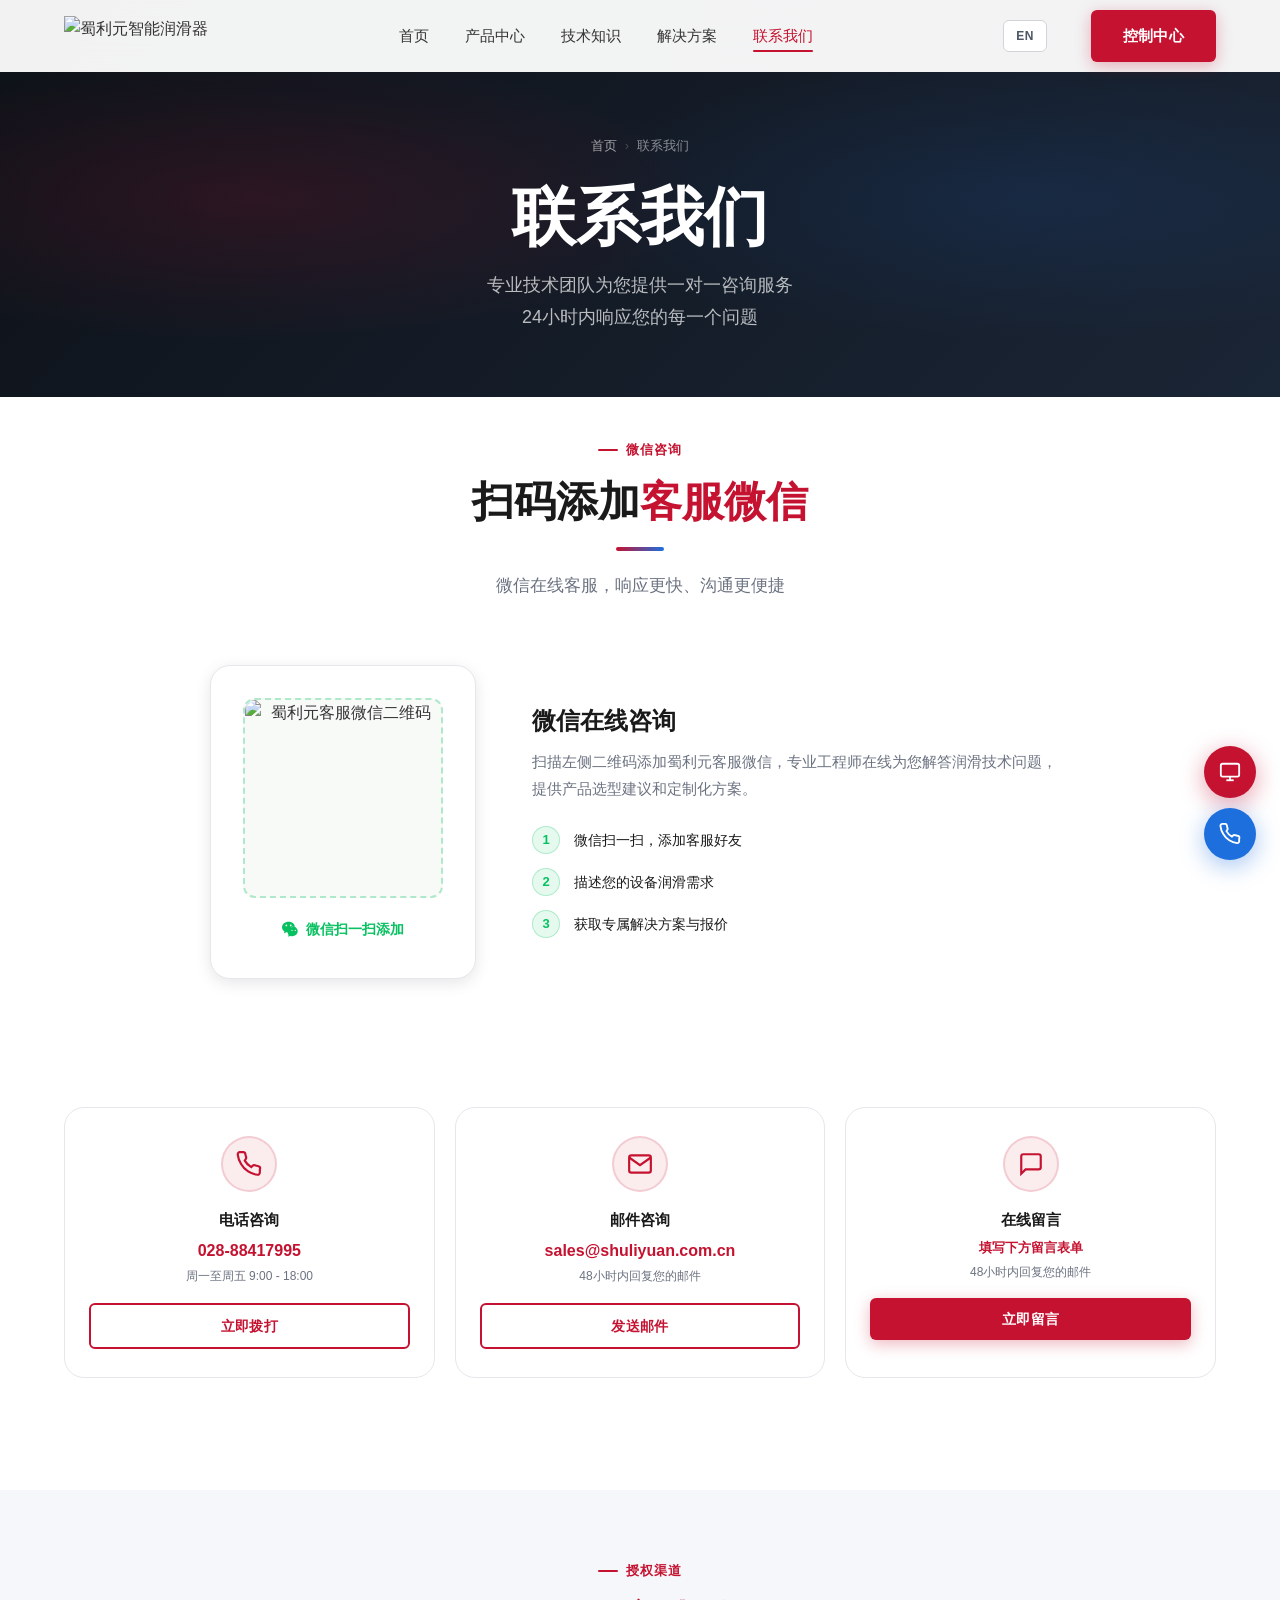
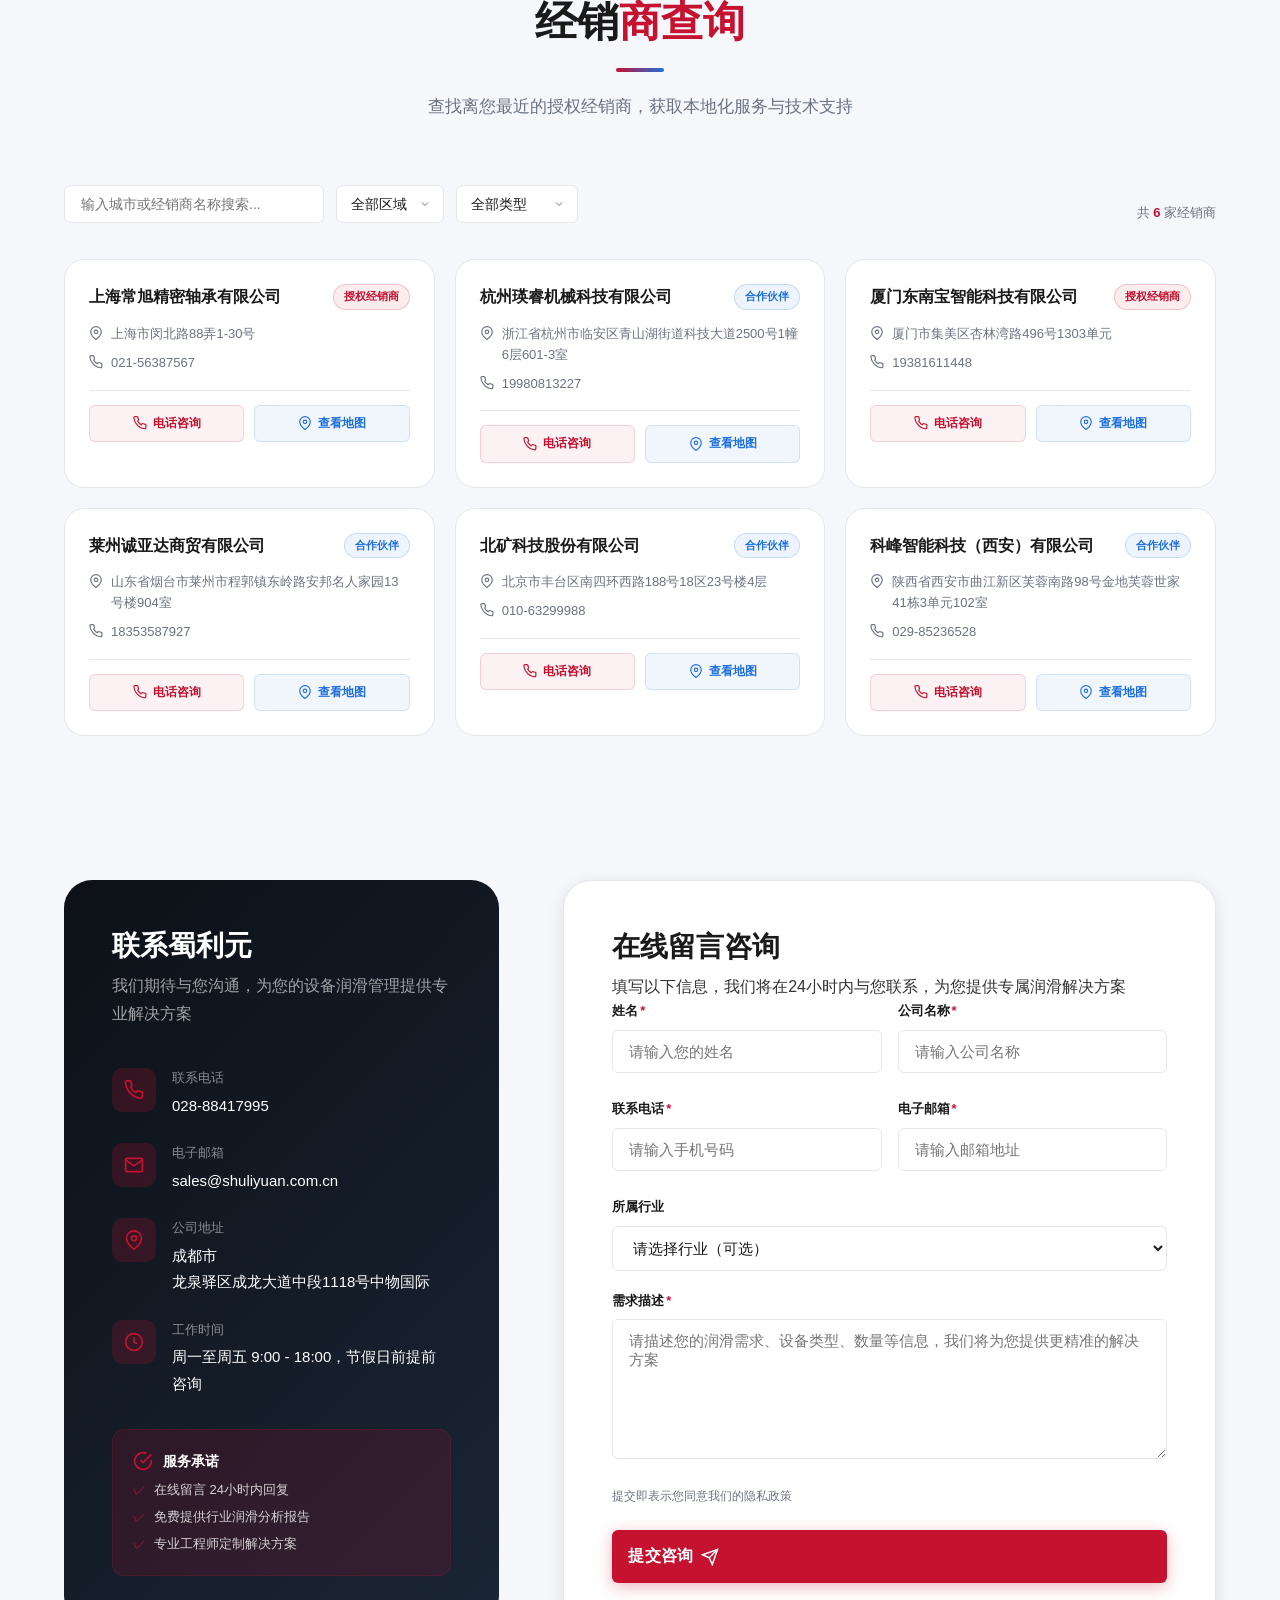
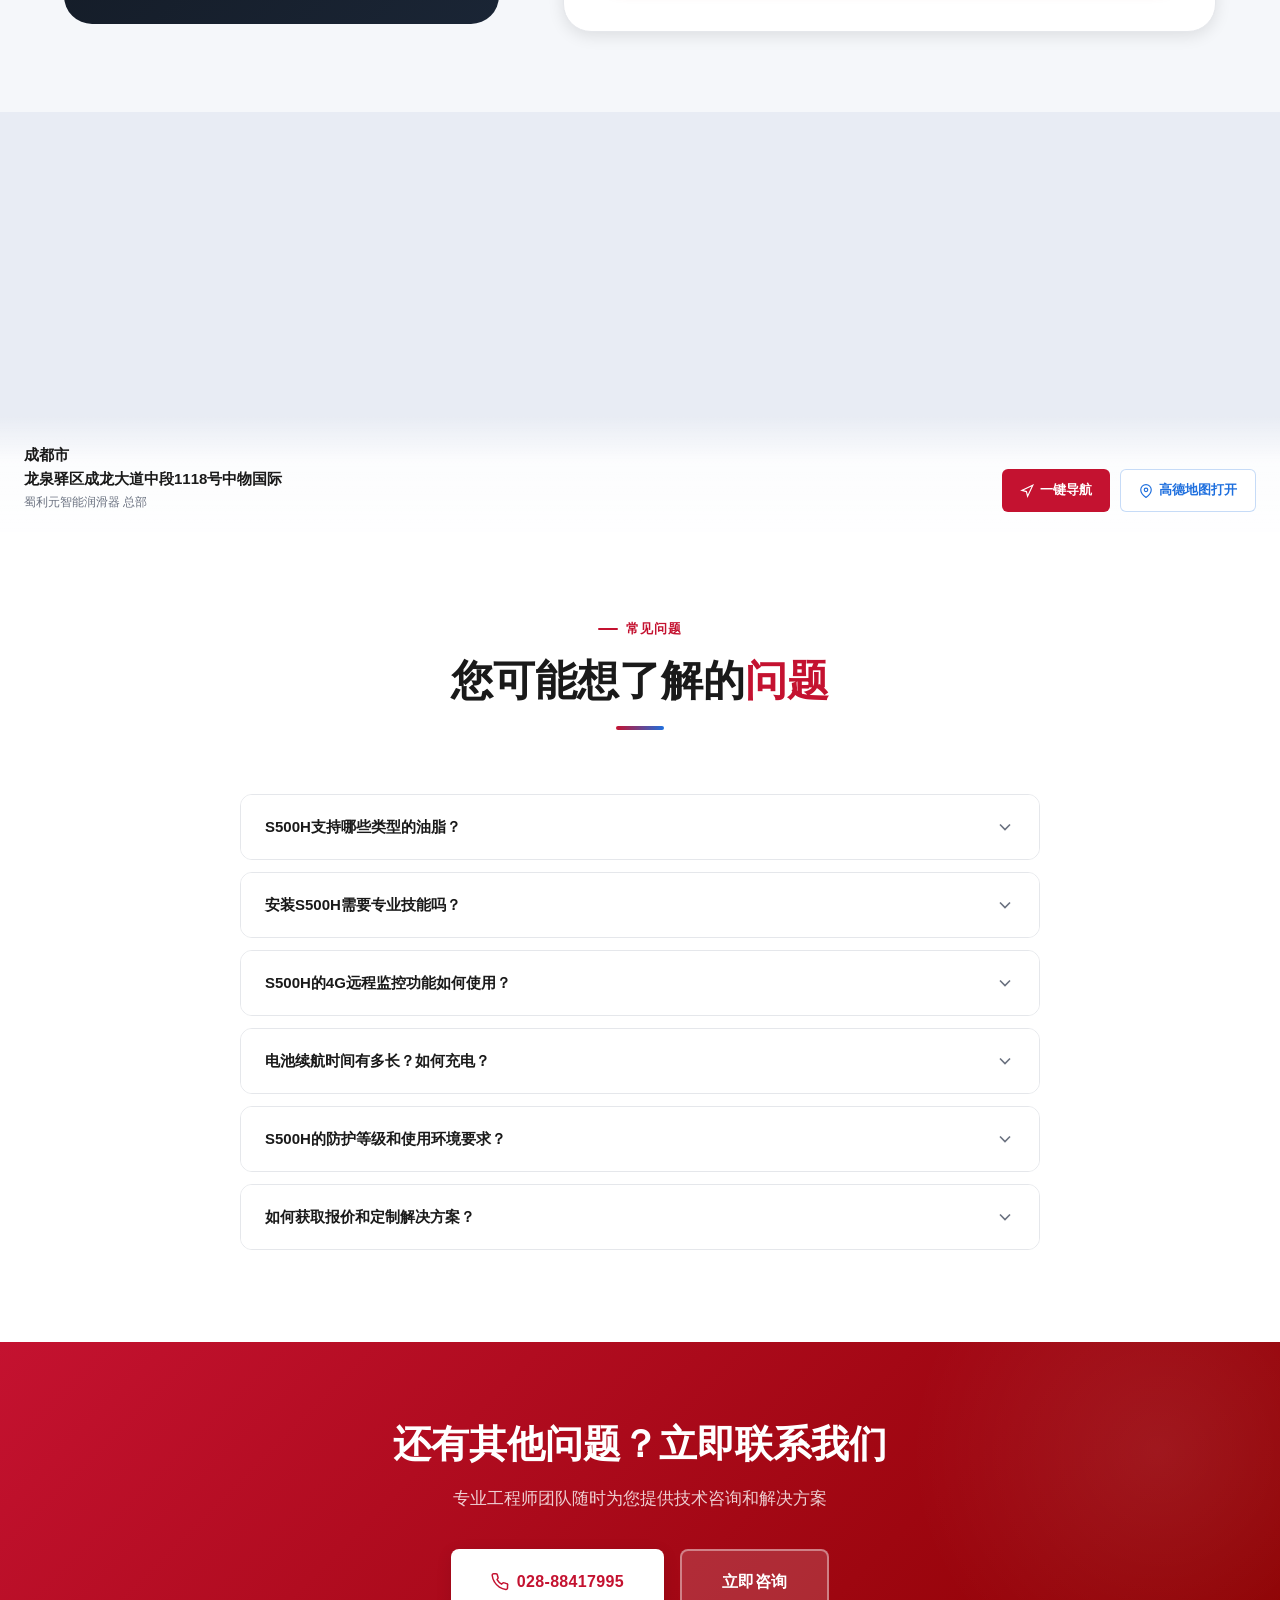
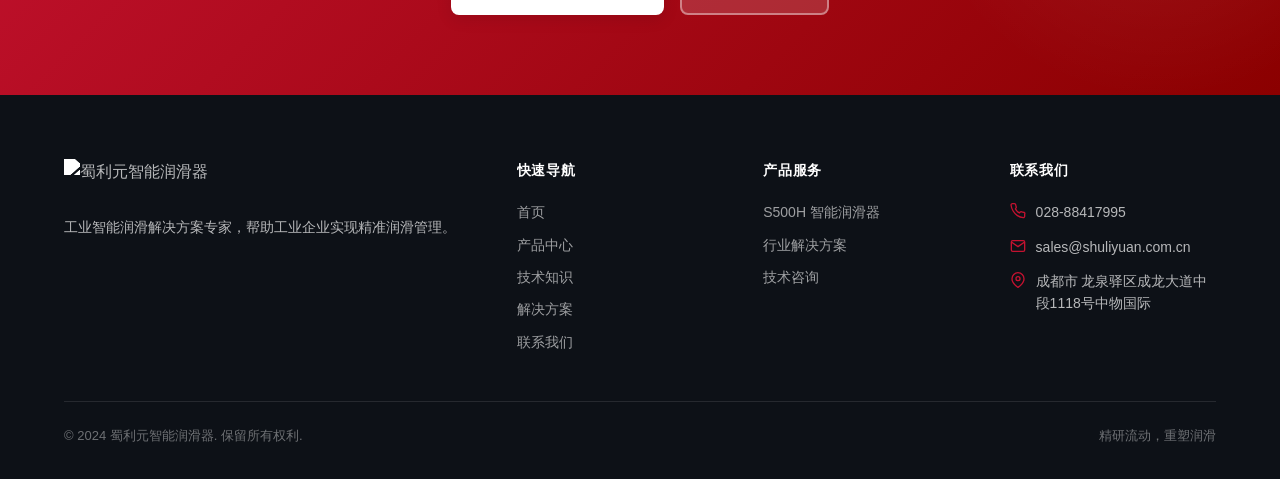
==== contact.html @ 23db1da6 "全站中英文切换系统 + 地址修正 + 底部排版修复 + 微信图标跳转" ====
<!DOCTYPE html>
<html lang="zh-CN">
<head>
  <meta charset="UTF-8">
  <meta name="viewport" content="width=device-width, initial-scale=1.0">
  <meta name="description" content="联系蜀利元智能润滑器 - 获取产品报价、技术咨询、在线留言，24小时内回复">
  <title data-i18n="page.title_contact">联系我们 - 蜀利元智能润滑器</title>
  <link rel="stylesheet" href="assets/css/style.css">
  <link rel="stylesheet" href="assets/css/i18n.css">
  <link rel="stylesheet" href="https://unpkg.com/leaflet@1.9.4/dist/leaflet.css" />
  <script src="https://unpkg.com/leaflet@1.9.4/dist/leaflet.js"></script>
  <link rel="icon" href="data:image/svg+xml,<svg xmlns='http://www.w3.org/2000/svg' viewBox='0 0 32 32'><rect width='32' height='32' rx='6' fill='%23C41230'/><text y='22' x='5' font-size='18' fill='white' font-weight='bold'>蜀</text></svg>">
  <style>
    .contact-section { padding: 80px 0; background: var(--bg-gray); }
    
    /* 地图区域 */
    .map-section {
      padding: 0;
      background: var(--bg-white);
    }
    .map-wrap {
      width: 100%;
      height: 420px;
      position: relative;
    }
    #companyMap {
      width: 100%;
      height: 100%;
      z-index: 1;
      background: #e8ecf4;
    }
    /* Leaflet 样式覆盖 */
    .leaflet-control-zoom a {
      color: #333 !important;
      text-decoration: none !important;
    }
    /* 地图上的信息浮层 */
    .map-info-overlay {
      position: absolute;
      bottom: 0;
      left: 0;
      right: 0;
      z-index: 1000;
      background: linear-gradient(to top, rgba(255,255,255,0.95), rgba(255,255,255,0.85) 60%, transparent);
      padding: 28px 24px 20px;
      pointer-events: none;
      display: flex;
      align-items: flex-end;
      justify-content: space-between;
      gap: 16px;
      flex-wrap: wrap;
    }
    .map-info-overlay .address-text {
      font-size: 15px;
      font-weight: 700;
      color: var(--text-primary);
    }
    .map-info-overlay .address-note {
      font-size: 12px;
      color: var(--text-muted);
      margin-top: 2px;
    }
    .map-info-overlay .map-actions {
      display: flex;
      gap: 10px;
      pointer-events: auto;
      flex-shrink: 0;
    }
    .map-info-overlay .map-btn {
      display: inline-flex;
      align-items: center;
      gap: 6px;
      padding: 10px 18px;
      font-size: 13px;
      font-weight: 600;
      border-radius: var(--radius-sm);
      text-decoration: none;
      transition: all 200ms;
    }
    .map-btn-nav {
      background: var(--brand-red);
      color: white;
      border: none;
    }
    .map-btn-nav:hover { background: #a30e28; color: white; }
    .map-btn-big {
      background: var(--bg-white);
      color: var(--brand-blue);
      border: 1.5px solid rgba(30,111,222,0.25);
    }
    .map-btn-big:hover { background: var(--brand-blue); color: white; border-color: var(--brand-blue); }

    @media(max-width:767px) {
      .map-wrap { height: 340px; }
      .map-info-overlay { padding: 20px 16px 16px; flex-direction: column; align-items: flex-start; }
    }
    
    /* FAQ */
    .faq-section { padding: 80px 0; background: var(--bg-white); }
    .faq-list { max-width: 800px; margin: 48px auto 0; }
    .faq-item {
      border: 1.5px solid var(--border-color);
      border-radius: var(--radius-md);
      margin-bottom: 12px;
      overflow: hidden;
      transition: border-color 200ms;
    }
    .faq-item:hover { border-color: rgba(196,18,48,0.3); }
    .faq-item.open { border-color: var(--brand-red); }
    .faq-q {
      padding: 20px 24px;
      display: flex;
      justify-content: space-between;
      align-items: center;
      cursor: pointer;
      background: var(--bg-white);
      font-size: 15px;
      font-weight: 600;
      color: var(--text-primary);
      gap: 12px;
    }
    .faq-q:hover { background: var(--bg-gray); }
    .faq-item.open .faq-q { background: rgba(196,18,48,0.03); color: var(--brand-red); }
    .faq-chevron {
      width: 20px;
      height: 20px;
      flex-shrink: 0;
      color: var(--text-muted);
      transition: transform 300ms;
    }
    .faq-item.open .faq-chevron { transform: rotate(180deg); color: var(--brand-red); }
    .faq-a {
      max-height: 0;
      overflow: hidden;
      transition: max-height 400ms ease, padding 300ms;
      padding: 0 24px;
      font-size: 14px;
      color: var(--text-muted);
      line-height: 1.8;
      background: rgba(196,18,48,0.02);
    }
    .faq-item.open .faq-a {
      max-height: 200px;
      padding: 16px 24px 20px;
    }

    /* 快速联系方式卡片 */
    .quick-contact-grid {
      display: grid;
      grid-template-columns: repeat(3, 1fr);
      gap: 20px;
      margin-bottom: 48px;
    }
    .quick-contact-card {
      background: var(--bg-white);
      border: 1.5px solid var(--border-color);
      border-radius: var(--radius-lg);
      padding: 28px 24px;
      text-align: center;
      transition: all 300ms;
    }
    .quick-contact-card:hover {
      transform: translateY(-4px);
      box-shadow: var(--shadow-lg);
      border-color: rgba(196,18,48,0.2);
    }
    .quick-icon {
      width: 56px;
      height: 56px;
      border-radius: 50%;
      background: rgba(196,18,48,0.08);
      border: 2px solid rgba(196,18,48,0.15);
      display: flex;
      align-items: center;
      justify-content: center;
      margin: 0 auto 16px;
    }
    .quick-icon svg { width: 26px; height: 26px; color: var(--brand-red); }
    .quick-contact-card h4 { font-size: 15px; margin-bottom: 6px; }
    .quick-contact-card .contact-val { font-size: 16px; font-weight: 700; color: var(--brand-red); margin-bottom: 4px; }
    .quick-contact-card .contact-note { font-size: 12px; color: var(--text-muted); }

    /* 客服微信板块 */
    .wechat-section {
      padding: 36px 0 64px;
      background: var(--bg-white);
    }
    .wechat-inner {
      display: flex;
      align-items: center;
      justify-content: center;
      gap: 56px;
      max-width: 860px;
      margin: 0 auto;
    }
    .wechat-qr-card {
      background: var(--bg-white);
      border: 1.5px solid var(--border-color);
      border-radius: var(--radius-lg);
      padding: 32px;
      text-align: center;
      box-shadow: var(--shadow-md);
      flex-shrink: 0;
      transition: all 300ms;
    }
    .wechat-qr-card:hover {
      transform: translateY(-4px);
      box-shadow: var(--shadow-lg);
      border-color: #07C160;
    }
    .wechat-qr-img {
      width: 200px;
      height: 200px;
      border-radius: var(--radius-md);
      border: 2px dashed rgba(7,193,96,0.3);
      display: flex;
      align-items: center;
      justify-content: center;
      margin: 0 auto 16px;
      background: #f8faf8;
      overflow: hidden;
    }
    .wechat-qr-img img {
      width: 100%;
      height: 100%;
      object-fit: contain;
    }
    .wechat-qr-placeholder {
      color: var(--text-muted);
      font-size: 13px;
      text-align: center;
      line-height: 1.6;
    }
    .wechat-qr-placeholder svg { color: #07C160; margin-bottom: 8px; }
    .wechat-qr-label {
      display: inline-flex;
      align-items: center;
      gap: 6px;
      font-size: 14px;
      font-weight: 600;
      color: #07C160;
      margin-top: 4px;
    }
    .wechat-info h3 {
      font-size: 24px;
      margin-bottom: 12px;
    }
    .wechat-info p {
      font-size: 15px;
      color: var(--text-muted);
      line-height: 1.8;
      margin-bottom: 24px;
    }
    .wechat-steps {
      display: flex;
      flex-direction: column;
      gap: 14px;
    }
    .wechat-step {
      display: flex;
      align-items: center;
      gap: 14px;
      font-size: 14px;
      color: var(--text-primary);
    }
    .wechat-step-num {
      width: 28px;
      height: 28px;
      border-radius: 50%;
      background: rgba(7,193,96,0.1);
      border: 1.5px solid rgba(7,193,96,0.25);
      color: #07C160;
      font-size: 13px;
      font-weight: 700;
      display: flex;
      align-items: center;
      justify-content: center;
      flex-shrink: 0;
    }

    /* 经销商查询 */
    .dealer-section { padding: 64px 0; background: var(--bg-gray); }
    .dealer-header-wrap {
      display: flex;
      justify-content: space-between;
      align-items: flex-end;
      gap: 24px;
      margin-bottom: 36px;
      flex-wrap: wrap;
    }
    .dealer-search-bar {
      display: flex;
      gap: 12px;
      align-items: center;
      flex-wrap: wrap;
    }
    .dealer-search-input {
      padding: 10px 16px;
      border: 1.5px solid var(--border-color);
      border-radius: var(--radius-sm);
      font-size: 14px;
      width: 260px;
      background: var(--bg-white);
      transition: border-color 200ms;
    }
    .dealer-search-input:focus {
      outline: none;
      border-color: var(--brand-red);
    }
    .dealer-select {
      padding: 10px 36px 10px 14px;
      border: 1.5px solid var(--border-color);
      border-radius: var(--radius-sm);
      font-size: 14px;
      background: var(--bg-white);
      color: var(--text-primary);
      cursor: pointer;
      appearance: none;
      background-image: url("data:image/svg+xml,%3Csvg xmlns='http://www.w3.org/2000/svg' width='12' height='12' viewBox='0 0 24 24' fill='none' stroke='%236B7280' stroke-width='2'%3E%3Cpolyline points='6 9 12 15 18 9'/%3E%3C/svg%3E");
      background-repeat: no-repeat;
      background-position: right 12px center;
      transition: border-color 200ms;
    }
    .dealer-select:focus {
      outline: none;
      border-color: var(--brand-red);
    }
    .dealer-count {
      font-size: 13px;
      color: var(--text-muted);
    }
    .dealer-count strong { color: var(--brand-red); }
    .dealer-grid {
      display: grid;
      grid-template-columns: repeat(3, 1fr);
      gap: 20px;
    }
    .dealer-card {
      background: var(--bg-white);
      border: 1.5px solid var(--border-color);
      border-radius: var(--radius-lg);
      padding: 24px;
      transition: all 300ms;
    }
    .dealer-card:hover {
      transform: translateY(-4px);
      box-shadow: var(--shadow-lg);
      border-color: rgba(196,18,48,0.2);
    }
    .dealer-card-header {
      display: flex;
      justify-content: space-between;
      align-items: flex-start;
      margin-bottom: 14px;
    }
    .dealer-name {
      font-size: 16px;
      font-weight: 700;
      color: var(--text-primary);
    }
    .dealer-badge {
      display: inline-block;
      font-size: 11px;
      font-weight: 600;
      padding: 3px 10px;
      border-radius: 20px;
      flex-shrink: 0;
    }
    .dealer-badge.auth { background: rgba(196,18,48,0.08); color: var(--brand-red); border: 1px solid rgba(196,18,48,0.2); }
    .dealer-badge.partner { background: rgba(30,111,222,0.08); color: var(--brand-blue); border: 1px solid rgba(30,111,222,0.2); }
    .dealer-card .dealer-info-row {
      display: flex;
      align-items: flex-start;
      gap: 8px;
      font-size: 13px;
      color: var(--text-muted);
      line-height: 1.6;
      margin-bottom: 8px;
    }
    .dealer-card .dealer-info-row svg {
      flex-shrink: 0;
      margin-top: 2px;
    }
    .dealer-card .dealer-actions {
      margin-top: 16px;
      padding-top: 14px;
      border-top: 1px solid var(--border-color);
      display: flex;
      gap: 10px;
    }
    .dealer-btn {
      flex: 1;
      display: inline-flex;
      align-items: center;
      justify-content: center;
      gap: 6px;
      padding: 8px 12px;
      font-size: 12px;
      font-weight: 600;
      border-radius: var(--radius-sm);
      cursor: pointer;
      transition: all 200ms;
      text-decoration: none;
    }
    .dealer-btn.tel {
      background: rgba(196,18,48,0.06);
      color: var(--brand-red);
      border: 1px solid rgba(196,18,48,0.15);
    }
    .dealer-btn.tel:hover { background: var(--brand-red); color: white; }
    .dealer-btn.map {
      background: rgba(30,111,222,0.06);
      color: var(--brand-blue);
      border: 1px solid rgba(30,111,222,0.15);
    }
    .dealer-btn.map:hover { background: var(--brand-blue); color: white; }
    .dealer-empty {
      text-align: center;
      padding: 56px 20px;
      color: var(--text-muted);
    }
    .dealer-empty svg { margin-bottom: 16px; }
    .dealer-empty p { font-size: 14px; }

    @media(max-width:991px) {
      .dealer-grid { grid-template-columns: repeat(2, 1fr); }
    }
    @media(max-width:767px) {
      .quick-contact-grid { grid-template-columns: 1fr; }
      .contact-grid { grid-template-columns: 1fr; }
      .wechat-inner { flex-direction: column; gap: 32px; text-align: center; }
      .wechat-info h3 { font-size: 20px; }
      .wechat-steps { align-items: center; }
      .dealer-grid { grid-template-columns: 1fr; }
      .dealer-search-bar { width: 100%; }
      .dealer-search-input { width: 100%; }
      .dealer-header-wrap { flex-direction: column; align-items: flex-start; }
    }
  </style>
</head>
<body>

<div class="scroll-progress"></div>

<!-- ===== 导航 ===== -->
<nav class="navbar" id="navbar">
  <div class="navbar-inner">
    <a href="index.html" class="navbar-logo">
      <img src="assets/images/logo.png" alt="蜀利元智能润滑器" class="logo-img" height="40">
    </a>
    <nav class="navbar-nav">
      <a href="index.html" class="nav-link" data-i18n="nav.home">首页</a>
      <a href="products.html" class="nav-link" data-i18n="nav.products">产品中心</a>
      <a href="knowledge.html" class="nav-link" data-i18n="nav.knowledge">技术知识</a>
      <a href="solutions.html" class="nav-link" data-i18n="nav.solutions">解决方案</a>
      <a href="contact.html" class="nav-link active" data-i18n="nav.contact">联系我们</a>
    </nav>
    <div class="navbar-cta"><a href="http://shuliyuan.com.cn/" target="_blank" class="btn btn-primary" data-i18n="nav.control_center">控制中心</a></div>
    <button class="hamburger" id="hamburger" data-i18n-title="nav.menu"><span></span><span></span><span></span></button>
  </div>
</nav>
<div class="mobile-menu" id="mobileMenu">
  <a href="index.html" class="nav-link" data-i18n="nav.home">首页</a>
  <a href="products.html" class="nav-link" data-i18n="nav.products">产品中心</a>
  <a href="knowledge.html" class="nav-link" data-i18n="nav.knowledge">技术知识</a>
  <a href="solutions.html" class="nav-link" data-i18n="nav.solutions">解决方案</a>
  <a href="contact.html" class="nav-link active" data-i18n="nav.contact">联系我们</a>
  <a href="http://shuliyuan.com.cn/" target="_blank" class="btn btn-primary" data-i18n="nav.control_center">控制中心</a>
</div>

<!-- ===== 页面Banner ===== -->
<section class="page-hero">
  <div class="container">
    <div class="page-hero-content fade-up">
      <div class="breadcrumb">
        <a href="index.html" data-i18n="nav.home">首页</a><span class="sep">›</span><span data-i18n="contact.breadcrumb">联系我们</span>
      </div>
      <h1 data-i18n="contact.title">联系我们</h1>
      <p data-i18n-html="contact.subtitle">专业技术团队为您提供一对一咨询服务<br>24小时内响应您的每一个问题</p>
    </div>
  </div>
</section>



<!-- ===== 客服微信 ===== -->
<section class="wechat-section" id="wechat">
  <div class="container">
    <div class="section-header fade-up">
      <span class="section-label" data-i18n="contact.wechat_section_label">微信咨询</span>
      <h2 class="section-title">扫码添加<span data-i18n="contact.wechat_h2_highlight">客服微信</span></h2>
      <div class="section-divider" style="margin:20px auto 20px"></div>
      <p class="section-subtitle" style="margin:0 auto" data-i18n="contact.wechat_scan_subtitle">微信在线客服，响应更快、沟通更便捷</p>
    </div>

    <div class="wechat-inner fade-up">
      <div class="wechat-qr-card">
        <div class="wechat-qr-img">
          <img src="assets/images/wechat-qr.png" alt="蜀利元客服微信二维码" data-i18n-alt="contact.wechat_qr_alt">
        </div>
        <div class="wechat-qr-label">
          <svg viewBox="0 0 24 24" fill="#07C160" width="18" height="18"><path d="M8.691 2.188C3.891 2.188 0 5.476 0 9.53c0 2.212 1.17 4.203 3.002 5.55a.59.59 0 0 1 .213.665l-.39 1.48c-.019.07-.048.141-.048.213 0 .163.13.295.29.295a.326.326 0 0 0 .167-.054l1.903-1.114a.864.864 0 0 1 .717-.098 10.16 10.16 0 0 0 2.837.403c.276 0 .543-.027.811-.05-.857-2.578.157-4.972 1.932-6.446 1.703-1.415 3.882-1.98 5.853-1.838-.576-3.583-4.196-6.348-8.596-6.348zM5.785 5.991c.642 0 1.162.529 1.162 1.18a1.17 1.17 0 0 1-1.162 1.178A1.17 1.17 0 0 1 4.623 7.17c0-.651.52-1.18 1.162-1.18zm5.813 0c.642 0 1.162.529 1.162 1.18a1.17 1.17 0 0 1-1.162 1.178 1.17 1.17 0 0 1-1.162-1.178c0-.651.52-1.18 1.162-1.18zm3.97 3.338c-2.031 0-3.898.73-5.309 1.9-1.663 1.38-2.567 3.27-2.567 5.364 0 1.182.326 2.34.934 3.356a.535.535 0 0 1 .05.51l-.29 1.103a.54.54 0 0 0 .527.668.527.527 0 0 0 .263-.07l1.428-.835a.777.777 0 0 1 .642-.088 7.645 7.645 0 0 0 2.322.363c4.077 0 7.383-2.943 7.383-6.567 0-3.625-3.306-6.568-7.383-6.568zm-2.15 3.597c.485 0 .879.4.879.893a.886.886 0 0 1-.879.893.886.886 0 0 1-.879-.893c0-.493.394-.893.88-.893zm4.3 0c.486 0 .879.4.879.893a.886.886 0 0 1-.879.893.886.886 0 0 1-.879-.893c0-.493.393-.893.879-.893z"/></svg>
          <span data-i18n="contact.wechat_scan_label">微信扫一扫添加</span>
        </div>
      </div>
      <div class="wechat-info">
        <h3 data-i18n="contact.wechat_online_heading">微信在线咨询</h3>
        <p data-i18n="contact.wechat_online_desc">扫描左侧二维码添加蜀利元客服微信，专业工程师在线为您解答润滑技术问题，提供产品选型建议和定制化方案。</p>
        <div class="wechat-steps">
          <div class="wechat-step">
            <div class="wechat-step-num">1</div>
            <span data-i18n="contact.wechat_step1">微信扫一扫，添加客服好友</span>
          </div>
          <div class="wechat-step">
            <div class="wechat-step-num">2</div>
            <span data-i18n="contact.wechat_step2">描述您的设备润滑需求</span>
          </div>
          <div class="wechat-step">
            <div class="wechat-step-num">3</div>
            <span data-i18n="contact.wechat_step3">获取专属解决方案与报价</span>
          </div>
        </div>
      </div>
    </div>
  </div>
</section>




<!-- ===== 快速联系方式 ===== -->
<section class="section-pad-sm" style="background:var(--bg-white)">
  <div class="container">
    <div class="quick-contact-grid">
      <div class="quick-contact-card fade-up">
        <div class="quick-icon">
          <svg viewBox="0 0 24 24" fill="none" stroke="currentColor" stroke-width="2"><path d="M22 16.92v3a2 2 0 0 1-2.18 2 19.79 19.79 0 0 1-8.63-3.07A19.5 19.5 0 0 1 4.69 12a19.79 19.79 0 0 1-3.07-8.67A2 2 0 0 1 3.6 1h3a2 2 0 0 1 2 1.72 12.84 12.84 0 0 0 .7 2.81 2 2 0 0 1-.45 2.11L8.09 8.91a16 16 0 0 0 6 6l1.27-1.27a2 2 0 0 1 2.11-.45 12.84 12.84 0 0 0 2.81.7A2 2 0 0 1 22 16.92z"/></svg>
        </div>
        <h4 data-i18n="contact.quick_phone_title">电话咨询</h4>
        <div class="contact-val">028-88417995</div>
        <div class="contact-note" data-i18n="contact.quick_phone_desc">周一至周五 9:00 - 18:00</div>
        <a href="tel:02888417995" class="btn btn-secondary btn-sm" style="margin-top:16px;width:100%;justify-content:center" data-i18n="contact.quick_btn_call">立即拨打</a>
      </div>
      <div class="quick-contact-card fade-up fade-up-delay-1">
        <div class="quick-icon">
          <svg viewBox="0 0 24 24" fill="none" stroke="currentColor" stroke-width="2"><path d="M4 4h16c1.1 0 2 .9 2 2v12c0 1.1-.9 2-2 2H4c-1.1 0-2-.9-2-2V6c0-1.1.9-2 2-2z"/><polyline points="22,6 12,13 2,6"/></svg>
        </div>
        <h4 data-i18n="contact.quick_email_title">邮件咨询</h4>
        <div class="contact-val">sales@shuliyuan.com.cn</div>
        <div class="contact-note" data-i18n="contact.quick_email_desc">48小时内回复您的邮件</div>
        <a href="mailto:sales@shuliyuan.com.cn" class="btn btn-secondary btn-sm" style="margin-top:16px;width:100%;justify-content:center" data-i18n="contact.quick_btn_email">发送邮件</a>
      </div>
      <div class="quick-contact-card fade-up fade-up-delay-2">
        <div class="quick-icon">
          <svg viewBox="0 0 24 24" fill="none" stroke="currentColor" stroke-width="2"><path d="M21 15a2 2 0 0 1-2 2H7l-4 4V5a2 2 0 0 1 2-2h14a2 2 0 0 1 2 2z"/></svg>
        </div>
        <h4 data-i18n="contact.quick_address_title">在线留言</h4>
        <div class="contact-val" style="font-size:13px;font-weight:600" data-i18n="contact.form_intro">填写下方留言表单</div>
        <div class="contact-note" data-i18n="contact.quick_email_desc">24小时内电话或邮件回复</div>
        <a href="#contactForm" class="btn btn-primary btn-sm" style="margin-top:16px;width:100%;justify-content:center" data-i18n="contact.quick_btn_message">立即留言</a>
      </div>
    </div>
  </div>
</section>

<!-- ===== 经销商查询 ===== -->
<section class="dealer-section" id="dealerSection">
  <div class="container">
    <div class="section-header fade-up">
      <span class="section-label" data-i18n="contact.dealer_section_label">授权渠道</span>
      <h2 class="section-title" data-i18n-html="contact.dealer_title_html">经销<span>商查询</span></h2>
      <div class="section-divider" style="margin:20px auto 20px"></div>
      <p class="section-subtitle" style="margin:0 auto" data-i18n="contact.dealer_subtitle">查找离您最近的授权经销商，获取本地化服务与技术支持</p>
    </div>

    <!-- 搜索过滤栏 -->
    <div class="dealer-header-wrap fade-up">
      <div class="dealer-search-bar">
        <input type="text" class="dealer-search-input" id="dealerSearch" placeholder="输入城市或经销商名称搜索..." data-i18n-placeholder="contact.dealer_placeholder">
        <select class="dealer-select" id="dealerRegion">
          <option value="" data-i18n="contact.dealer_all_region">全部区域</option>
          <option value="华东" data-i18n="dealer.region_east">华东</option>
          <option value="华南" data-i18n="dealer.region_south">华南</option>
          <option value="华北" data-i18n="dealer.region_north">华北</option>
          <option value="华中" data-i18n="dealer.region_central">华中</option>
          <option value="西南" data-i18n="dealer.region_west">西南</option>
          <option value="西北" data-i18n="dealer.region_northwest">西北</option>
          <option value="东北" data-i18n="dealer.region_northeast">东北</option>
        </select>
        <select class="dealer-select" id="dealerType">
          <option value="" data-i18n="contact.dealer_all_type">全部类型</option>
          <option value="auth" data-i18n="contact.dealer_auth">授权经销商</option>
          <option value="partner" data-i18n="contact.dealer_partner">合作伙伴</option>
        </select>
      </div>
      <div class="dealer-count" id="dealerCount">共 <strong>6</strong> 家经销商</div>
    </div>

    <!-- 经销商网格 -->
    <div class="dealer-grid fade-up" id="dealerGrid">
      <div class="dealer-card" data-region="华东" data-type="auth" data-search="上海 常旭精密轴承">
        <div class="dealer-card-header">
          <div class="dealer-name" data-i18n="dealer.name_1">上海常旭精密轴承有限公司</div>
          <span class="dealer-badge auth" data-i18n="contact.dealer_auth">授权经销商</span>
        </div>
        <div class="dealer-info-row">
          <svg width="14" height="14" viewBox="0 0 24 24" fill="none" stroke="#6B7280" stroke-width="2"><path d="M21 10c0 7-9 13-9 13s-9-6-9-13a9 9 0 0 1 18 0z"/><circle cx="12" cy="10" r="3"/></svg>
          <span>上海市闵北路88弄1-30号</span>
        </div>
        <div class="dealer-info-row">
          <svg width="14" height="14" viewBox="0 0 24 24" fill="none" stroke="#6B7280" stroke-width="2"><path d="M22 16.92v3a2 2 0 0 1-2.18 2 19.79 19.79 0 0 1-8.63-3.07A19.5 19.5 0 0 1 4.69 12a19.79 19.79 0 0 1-3.07-8.67A2 2 0 0 1 3.6 1h3a2 2 0 0 1 2 1.72 12.84 12.84 0 0 0 .7 2.81 2 2 0 0 1-.45 2.11L8.09 8.91a16 16 0 0 0 6 6l1.27-1.27a2 2 0 0 1 2.11-.45 12.84 12.84 0 0 0 2.81.7A2 2 0 0 1 22 16.92z"/></svg>
          <span>021-56387567</span>
        </div>
        <div class="dealer-actions">
          <a href="tel:021-56387567" class="dealer-btn tel">
            <svg width="14" height="14" viewBox="0 0 24 24" fill="none" stroke="currentColor" stroke-width="2"><path d="M22 16.92v3a2 2 0 0 1-2.18 2 19.79 19.79 0 0 1-8.63-3.07A19.5 19.5 0 0 1 4.69 12a19.79 19.79 0 0 1-3.07-8.67A2 2 0 0 1 3.6 1h3a2 2 0 0 1 2 1.72 12.84 12.84 0 0 0 .7 2.81 2 2 0 0 1-.45 2.11L8.09 8.91a16 16 0 0 0 6 6l1.27-1.27a2 2 0 0 1 2.11-.45 12.84 12.84 0 0 0 2.81.7A2 2 0 0 1 22 16.92z"/></svg>
            <span data-i18n="dealer.btn_call">电话咨询</span>
          </a>
          <a href="https://uri.amap.com/search?keyword=上海市闵北路88弄" target="_blank" rel="noopener noreferrer" class="dealer-btn map">
            <svg width="14" height="14" viewBox="0 0 24 24" fill="none" stroke="currentColor" stroke-width="2"><path d="M21 10c0 7-9 13-9 13s-9-6-9-13a9 9 0 0 1 18 0z"/><circle cx="12" cy="10" r="3"/></svg>
            <span data-i18n="dealer.btn_map">查看地图</span>
          </a>
        </div>
      </div>

      <div class="dealer-card" data-region="华东" data-type="partner" data-search="杭州 瑛睿机械科技">
        <div class="dealer-card-header">
          <div class="dealer-name" data-i18n="dealer.name_2">杭州瑛睿机械科技有限公司</div>
          <span class="dealer-badge partner" data-i18n="contact.dealer_partner">合作伙伴</span>
        </div>
        <div class="dealer-info-row">
          <svg width="14" height="14" viewBox="0 0 24 24" fill="none" stroke="#6B7280" stroke-width="2"><path d="M21 10c0 7-9 13-9 13s-9-6-9-13a9 9 0 0 1 18 0z"/><circle cx="12" cy="10" r="3"/></svg>
          <span>浙江省杭州市临安区青山湖街道科技大道2500号1幢6层601-3室</span>
        </div>
        <div class="dealer-info-row">
          <svg width="14" height="14" viewBox="0 0 24 24" fill="none" stroke="#6B7280" stroke-width="2"><path d="M22 16.92v3a2 2 0 0 1-2.18 2 19.79 19.79 0 0 1-8.63-3.07A19.5 19.5 0 0 1 4.69 12a19.79 19.79 0 0 1-3.07-8.67A2 2 0 0 1 3.6 1h3a2 2 0 0 1 2 1.72 12.84 12.84 0 0 0 .7 2.81 2 2 0 0 1-.45 2.11L8.09 8.91a16 16 0 0 0 6 6l1.27-1.27a2 2 0 0 1 2.11-.45 12.84 12.84 0 0 0 2.81.7A2 2 0 0 1 22 16.92z"/></svg>
          <span>19980813227</span>
        </div>
        <div class="dealer-actions">
          <a href="tel:19980813227" class="dealer-btn tel">
            <svg width="14" height="14" viewBox="0 0 24 24" fill="none" stroke="currentColor" stroke-width="2"><path d="M22 16.92v3a2 2 0 0 1-2.18 2 19.79 19.79 0 0 1-8.63-3.07A19.5 19.5 0 0 1 4.69 12a19.79 19.79 0 0 1-3.07-8.67A2 2 0 0 1 3.6 1h3a2 2 0 0 1 2 1.72 12.84 12.84 0 0 0 .7 2.81 2 2 0 0 1-.45 2.11L8.09 8.91a16 16 0 0 0 6 6l1.27-1.27a2 2 0 0 1 2.11-.45 12.84 12.84 0 0 0 2.81.7A2 2 0 0 1 22 16.92z"/></svg>
            <span data-i18n="dealer.btn_call">电话咨询</span>
          </a>
          <a href="https://uri.amap.com/search?keyword=杭州市临安区青山湖街道科技大道2500号" target="_blank" rel="noopener noreferrer" class="dealer-btn map">
            <svg width="14" height="14" viewBox="0 0 24 24" fill="none" stroke="currentColor" stroke-width="2"><path d="M21 10c0 7-9 13-9 13s-9-6-9-13a9 9 0 0 1 18 0z"/><circle cx="12" cy="10" r="3"/></svg>
            <span data-i18n="dealer.btn_map">查看地图</span>
          </a>
        </div>
      </div>

      <div class="dealer-card" data-region="华南" data-type="auth" data-search="厦门 东南宝智能科技">
        <div class="dealer-card-header">
          <div class="dealer-name" data-i18n="dealer.name_3">厦门东南宝智能科技有限公司</div>
          <span class="dealer-badge auth" data-i18n="contact.dealer_auth">授权经销商</span>
        </div>
        <div class="dealer-info-row">
          <svg width="14" height="14" viewBox="0 0 24 24" fill="none" stroke="#6B7280" stroke-width="2"><path d="M21 10c0 7-9 13-9 13s-9-6-9-13a9 9 0 0 1 18 0z"/><circle cx="12" cy="10" r="3"/></svg>
          <span>厦门市集美区杏林湾路496号1303单元</span>
        </div>
        <div class="dealer-info-row">
          <svg width="14" height="14" viewBox="0 0 24 24" fill="none" stroke="#6B7280" stroke-width="2"><path d="M22 16.92v3a2 2 0 0 1-2.18 2 19.79 19.79 0 0 1-8.63-3.07A19.5 19.5 0 0 1 4.69 12a19.79 19.79 0 0 1-3.07-8.67A2 2 0 0 1 3.6 1h3a2 2 0 0 1 2 1.72 12.84 12.84 0 0 0 .7 2.81 2 2 0 0 1-.45 2.11L8.09 8.91a16 16 0 0 0 6 6l1.27-1.27a2 2 0 0 1 2.11-.45 12.84 12.84 0 0 0 2.81.7A2 2 0 0 1 22 16.92z"/></svg>
          <span>19381611448</span>
        </div>
        <div class="dealer-actions">
          <a href="tel:19381611448" class="dealer-btn tel">
            <svg width="14" height="14" viewBox="0 0 24 24" fill="none" stroke="currentColor" stroke-width="2"><path d="M22 16.92v3a2 2 0 0 1-2.18 2 19.79 19.79 0 0 1-8.63-3.07A19.5 19.5 0 0 1 4.69 12a19.79 19.79 0 0 1-3.07-8.67A2 2 0 0 1 3.6 1h3a2 2 0 0 1 2 1.72 12.84 12.84 0 0 0 .7 2.81 2 2 0 0 1-.45 2.11L8.09 8.91a16 16 0 0 0 6 6l1.27-1.27a2 2 0 0 1 2.11-.45 12.84 12.84 0 0 0 2.81.7A2 2 0 0 1 22 16.92z"/></svg>
            <span data-i18n="dealer.btn_call">电话咨询</span>
          </a>
          <a href="https://uri.amap.com/search?keyword=厦门市集美区杏林湾路496号" target="_blank" rel="noopener noreferrer" class="dealer-btn map">
            <svg width="14" height="14" viewBox="0 0 24 24" fill="none" stroke="currentColor" stroke-width="2"><path d="M21 10c0 7-9 13-9 13s-9-6-9-13a9 9 0 0 1 18 0z"/><circle cx="12" cy="10" r="3"/></svg>
            <span data-i18n="dealer.btn_map">查看地图</span>
          </a>
        </div>
      </div>

      <div class="dealer-card" data-region="华北" data-type="partner" data-search="莱州 诚亚达商贸">
        <div class="dealer-card-header">
          <div class="dealer-name" data-i18n="dealer.name_4">莱州诚亚达商贸有限公司</div>
          <span class="dealer-badge partner" data-i18n="contact.dealer_partner">合作伙伴</span>
        </div>
        <div class="dealer-info-row">
          <svg width="14" height="14" viewBox="0 0 24 24" fill="none" stroke="#6B7280" stroke-width="2"><path d="M21 10c0 7-9 13-9 13s-9-6-9-13a9 9 0 0 1 18 0z"/><circle cx="12" cy="10" r="3"/></svg>
          <span>山东省烟台市莱州市程郭镇东岭路安邦名人家园13号楼904室</span>
        </div>
        <div class="dealer-info-row">
          <svg width="14" height="14" viewBox="0 0 24 24" fill="none" stroke="#6B7280" stroke-width="2"><path d="M22 16.92v3a2 2 0 0 1-2.18 2 19.79 19.79 0 0 1-8.63-3.07A19.5 19.5 0 0 1 4.69 12a19.79 19.79 0 0 1-3.07-8.67A2 2 0 0 1 3.6 1h3a2 2 0 0 1 2 1.72 12.84 12.84 0 0 0 .7 2.81 2 2 0 0 1-.45 2.11L8.09 8.91a16 16 0 0 0 6 6l1.27-1.27a2 2 0 0 1 2.11-.45 12.84 12.84 0 0 0 2.81.7A2 2 0 0 1 22 16.92z"/></svg>
          <span>18353587927</span>
        </div>
        <div class="dealer-actions">
          <a href="tel:18353587927" class="dealer-btn tel">
            <svg width="14" height="14" viewBox="0 0 24 24" fill="none" stroke="currentColor" stroke-width="2"><path d="M22 16.92v3a2 2 0 0 1-2.18 2 19.79 19.79 0 0 1-8.63-3.07A19.5 19.5 0 0 1 4.69 12a19.79 19.79 0 0 1-3.07-8.67A2 2 0 0 1 3.6 1h3a2 2 0 0 1 2 1.72 12.84 12.84 0 0 0 .7 2.81 2 2 0 0 1-.45 2.11L8.09 8.91a16 16 0 0 0 6 6l1.27-1.27a2 2 0 0 1 2.11-.45 12.84 12.84 0 0 0 2.81.7A2 2 0 0 1 22 16.92z"/></svg>
            <span data-i18n="dealer.btn_call">电话咨询</span>
          </a>
          <a href="https://uri.amap.com/search?keyword=山东省烟台市莱州市程郭镇东岭路安邦名人家园" target="_blank" rel="noopener noreferrer" class="dealer-btn map">
            <svg width="14" height="14" viewBox="0 0 24 24" fill="none" stroke="currentColor" stroke-width="2"><path d="M21 10c0 7-9 13-9 13s-9-6-9-13a9 9 0 0 1 18 0z"/><circle cx="12" cy="10" r="3"/></svg>
            <span data-i18n="dealer.btn_map">查看地图</span>
          </a>
        </div>
      </div>

      <div class="dealer-card" data-region="华北" data-type="partner" data-search="北矿科技">
        <div class="dealer-card-header">
          <div class="dealer-name" data-i18n="dealer.name_5">北矿科技股份有限公司</div>
          <span class="dealer-badge partner" data-i18n="contact.dealer_partner">合作伙伴</span>
        </div>
        <div class="dealer-info-row">
          <svg width="14" height="14" viewBox="0 0 24 24" fill="none" stroke="#6B7280" stroke-width="2"><path d="M21 10c0 7-9 13-9 13s-9-6-9-13a9 9 0 0 1 18 0z"/><circle cx="12" cy="10" r="3"/></svg>
          <span>北京市丰台区南四环西路188号18区23号楼4层</span>
        </div>
        <div class="dealer-info-row">
          <svg width="14" height="14" viewBox="0 0 24 24" fill="none" stroke="#6B7280" stroke-width="2"><path d="M22 16.92v3a2 2 0 0 1-2.18 2 19.79 19.79 0 0 1-8.63-3.07A19.5 19.5 0 0 1 4.69 12a19.79 19.79 0 0 1-3.07-8.67A2 2 0 0 1 3.6 1h3a2 2 0 0 1 2 1.72 12.84 12.84 0 0 0 .7 2.81 2 2 0 0 1-.45 2.11L8.09 8.91a16 16 0 0 0 6 6l1.27-1.27a2 2 0 0 1 2.11-.45 12.84 12.84 0 0 0 2.81.7A2 2 0 0 1 22 16.92z"/></svg>
          <span>010-63299988</span>
        </div>
        <div class="dealer-actions">
          <a href="tel:010-63299988" class="dealer-btn tel">
            <svg width="14" height="14" viewBox="0 0 24 24" fill="none" stroke="currentColor" stroke-width="2"><path d="M22 16.92v3a2 2 0 0 1-2.18 2 19.79 19.79 0 0 1-8.63-3.07A19.5 19.5 0 0 1 4.69 12a19.79 19.79 0 0 1-3.07-8.67A2 2 0 0 1 3.6 1h3a2 2 0 0 1 2 1.72 12.84 12.84 0 0 0 .7 2.81 2 2 0 0 1-.45 2.11L8.09 8.91a16 16 0 0 0 6 6l1.27-1.27a2 2 0 0 1 2.11-.45 12.84 12.84 0 0 0 2.81.7A2 2 0 0 1 22 16.92z"/></svg>
            <span data-i18n="dealer.btn_call">电话咨询</span>
          </a>
          <a href="https://uri.amap.com/search?keyword=北京市丰台区南四环西路188号18区23号楼" target="_blank" rel="noopener noreferrer" class="dealer-btn map">
            <svg width="14" height="14" viewBox="0 0 24 24" fill="none" stroke="currentColor" stroke-width="2"><path d="M21 10c0 7-9 13-9 13s-9-6-9-13a9 9 0 0 1 18 0z"/><circle cx="12" cy="10" r="3"/></svg>
            <span data-i18n="dealer.btn_map">查看地图</span>
          </a>
        </div>
      </div>

      <div class="dealer-card" data-region="西北" data-type="partner" data-search="西安 科峰智能">
        <div class="dealer-card-header">
          <div class="dealer-name" data-i18n="dealer.name_6">科峰智能科技（西安）有限公司</div>
          <span class="dealer-badge partner" data-i18n="contact.dealer_partner">合作伙伴</span>
        </div>
        <div class="dealer-info-row">
          <svg width="14" height="14" viewBox="0 0 24 24" fill="none" stroke="#6B7280" stroke-width="2"><path d="M21 10c0 7-9 13-9 13s-9-6-9-13a9 9 0 0 1 18 0z"/><circle cx="12" cy="10" r="3"/></svg>
          <span>陕西省西安市曲江新区芙蓉南路98号金地芙蓉世家41栋3单元102室</span>
        </div>
        <div class="dealer-info-row">
          <svg width="14" height="14" viewBox="0 0 24 24" fill="none" stroke="#6B7280" stroke-width="2"><path d="M22 16.92v3a2 2 0 0 1-2.18 2 19.79 19.79 0 0 1-8.63-3.07A19.5 19.5 0 0 1 4.69 12a19.79 19.79 0 0 1-3.07-8.67A2 2 0 0 1 3.6 1h3a2 2 0 0 1 2 1.72 12.84 12.84 0 0 0 .7 2.81 2 2 0 0 1-.45 2.11L8.09 8.91a16 16 0 0 0 6 6l1.27-1.27a2 2 0 0 1 2.11-.45 12.84 12.84 0 0 0 2.81.7A2 2 0 0 1 22 16.92z"/></svg>
          <span>029-85236528</span>
        </div>
        <div class="dealer-actions">
          <a href="tel:029-85236528" class="dealer-btn tel">
            <svg width="14" height="14" viewBox="0 0 24 24" fill="none" stroke="currentColor" stroke-width="2"><path d="M22 16.92v3a2 2 0 0 1-2.18 2 19.79 19.79 0 0 1-8.63-3.07A19.5 19.5 0 0 1 4.69 12a19.79 19.79 0 0 1-3.07-8.67A2 2 0 0 1 3.6 1h3a2 2 0 0 1 2 1.72 12.84 12.84 0 0 0 .7 2.81 2 2 0 0 1-.45 2.11L8.09 8.91a16 16 0 0 0 6 6l1.27-1.27a2 2 0 0 1 2.11-.45 12.84 12.84 0 0 0 2.81.7A2 2 0 0 1 22 16.92z"/></svg>
            <span data-i18n="dealer.btn_call">电话咨询</span>
          </a>
          <a href="https://uri.amap.com/search?keyword=西安市曲江新区芙蓉南路98号金地芙蓉世家" target="_blank" rel="noopener noreferrer" class="dealer-btn map">
            <svg width="14" height="14" viewBox="0 0 24 24" fill="none" stroke="currentColor" stroke-width="2"><path d="M21 10c0 7-9 13-9 13s-9-6-9-13a9 9 0 0 1 18 0z"/><circle cx="12" cy="10" r="3"/></svg>
            <span data-i18n="dealer.btn_map">查看地图</span>
          </a>
        </div>
      </div>
    </div>

    <!-- 空状态 -->
    <div class="dealer-empty fade-up" id="dealerEmpty" style="display:none">
      <svg width="48" height="48" viewBox="0 0 24 24" fill="none" stroke="#C41230" stroke-width="1.5" opacity="0.4"><circle cx="11" cy="11" r="8"/><path d="m21 21-4.35-4.35"/></svg>
      <p data-i18n="contact.dealer_no_result">未找到匹配的经销商，请调整筛选条件</p>
    </div>
  </div>
</section>
<!-- ===== 联系信息 + 表单 ===== -->
<section class="contact-section" id="contactFormSection">
  <div class="container">
    <div class="contact-grid">
      <!-- 左侧联系信息 -->
      <div class="fade-up">
        <div class="contact-info-card">
          <h3 data-i18n="contact.info_heading">联系蜀利元</h3>
          <p data-i18n="contact.info_desc">我们期待与您沟通，为您的设备润滑管理提供专业解决方案</p>
          
          <div class="contact-info-list">
            <div class="contact-info-item">
              <div class="contact-info-icon">
                <svg viewBox="0 0 24 24" fill="none" stroke="currentColor" stroke-width="2"><path d="M22 16.92v3a2 2 0 0 1-2.18 2 19.79 19.79 0 0 1-8.63-3.07A19.5 19.5 0 0 1 4.69 12a19.79 19.79 0 0 1-3.07-8.67A2 2 0 0 1 3.6 1h3a2 2 0 0 1 2 1.72 12.84 12.84 0 0 0 .7 2.81 2 2 0 0 1-.45 2.11L8.09 8.91a16 16 0 0 0 6 6l1.27-1.27a2 2 0 0 1 2.11-.45 12.84 12.84 0 0 0 2.81.7A2 2 0 0 1 22 16.92z"/></svg>
              </div>
              <div>
                <h5 data-i18n="contact.info_phone_label">联系电话</h5>
                <p>028-88417995</p>
              </div>
            </div>
            <div class="contact-info-item">
              <div class="contact-info-icon">
                <svg viewBox="0 0 24 24" fill="none" stroke="currentColor" stroke-width="2"><path d="M4 4h16c1.1 0 2 .9 2 2v12c0 1.1-.9 2-2 2H4c-1.1 0-2-.9-2-2V6c0-1.1.9-2 2-2z"/><polyline points="22,6 12,13 2,6"/></svg>
              </div>
              <div>
                <h5 data-i18n="contact.info_email_label">电子邮箱</h5>
                <p>sales@shuliyuan.com.cn</p>
              </div>
            </div>
            <div class="contact-info-item">
              <div class="contact-info-icon">
                <svg viewBox="0 0 24 24" fill="none" stroke="currentColor" stroke-width="2"><path d="M21 10c0 7-9 13-9 13s-9-6-9-13a9 9 0 0 1 18 0z"/><circle cx="12" cy="10" r="3"/></svg>
              </div>
              <div>
                <h5 data-i18n="contact.info_address_label">公司地址</h5>
                <p data-i18n-html="contact.info_address">成都市<br>龙泉驿区成龙大道中段1118号中物国际</p>
              </div>
            </div>
            <div class="contact-info-item">
              <div class="contact-info-icon">
                <svg viewBox="0 0 24 24" fill="none" stroke="currentColor" stroke-width="2"><circle cx="12" cy="12" r="10"/><polyline points="12 6 12 12 16 14"/></svg>
              </div>
              <div>
                <h5 data-i18n="contact.info_hours_label">工作时间</h5>
                <p data-i18n="contact.info_hours_text">周一至周五 9:00 - 18:00，节假日前提前咨询</p>
              </div>
            </div>
          </div>

          <!-- 响应承诺 -->
          <div style="margin-top:32px;padding:20px;background:rgba(196,18,48,0.15);border-radius:var(--radius-md);border:1px solid rgba(196,18,48,0.2)">
            <div style="display:flex;align-items:center;gap:10px;margin-bottom:8px">
              <svg viewBox="0 0 24 24" fill="none" stroke="#C41230" stroke-width="2" width="20" height="20"><path d="M22 11.08V12a10 10 0 1 1-5.93-9.14"/><polyline points="22 4 12 14.01 9 11.01"/></svg>
              <span style="font-weight:700;color:white;font-size:14px" data-i18n="contact.service_commitment">服务承诺</span>
            </div>
            <ul style="display:flex;flex-direction:column;gap:6px">
              <li style="display:flex;gap:8px;font-size:13px;color:rgba(255,255,255,0.8)">
                <span style="color:#C41230;flex-shrink:0">✓</span><span data-i18n="contact.service_item1">在线留言 24小时内回复</span>
              </li>
              <li style="display:flex;gap:8px;font-size:13px;color:rgba(255,255,255,0.8)">
                <span style="color:#C41230;flex-shrink:0">✓</span><span data-i18n="contact.service_item2">免费提供行业润滑分析报告</span>
              </li>
              <li style="display:flex;gap:8px;font-size:13px;color:rgba(255,255,255,0.8)">
                <span style="color:#C41230;flex-shrink:0">✓</span><span data-i18n="contact.service_item3">专业工程师定制解决方案</span>
              </li>
            </ul>
          </div>
        </div>
      </div>

      <!-- 右侧表单 -->
      <div class="fade-up fade-up-delay-1">
        <div class="contact-form-wrap">
          <!-- 表单内容 -->
          <div id="formContent">
            <h3 data-i18n="contact.form_title">在线留言咨询</h3>
            <p data-i18n="contact.form_subtitle">填写以下信息，我们将在24小时内与您联系，为您提供专属润滑解决方案</p>
            
            <form id="contactForm" novalidate>
              <div class="form-row">
                <div class="form-group">
                  <label class="form-label" data-i18n-html="contact.form_name">
                    姓名<span class="required">*</span>
                  </label>
                  <input type="text" class="form-input" name="name" placeholder="请输入您的姓名" data-i18n-placeholder="contact.form_name_placeholder" required>
                  <div class="form-error"></div>
                </div>
                <div class="form-group">
                  <label class="form-label" data-i18n-html="contact.form_company">
                    公司名称<span class="required">*</span>
                  </label>
                  <input type="text" class="form-input" name="company" placeholder="请输入公司名称" data-i18n-placeholder="contact.form_company_placeholder" required>
                  <div class="form-error"></div>
                </div>
              </div>
              <div class="form-row">
                <div class="form-group">
                  <label class="form-label" data-i18n-html="contact.form_phone">
                    联系电话<span class="required">*</span>
                  </label>
                  <input type="tel" class="form-input" name="phone" placeholder="请输入手机号码" data-i18n-placeholder="contact.form_phone_placeholder" required>
                  <div class="form-error"></div>
                </div>
                <div class="form-group">
                  <label class="form-label" data-i18n-html="contact.form_email">
                    电子邮箱<span class="required">*</span>
                  </label>
                  <input type="email" class="form-input" name="email" placeholder="请输入邮箱地址" data-i18n-placeholder="contact.form_email_placeholder" required>
                  <div class="form-error"></div>
                </div>
              </div>
              <div class="form-group">
                <label class="form-label" data-i18n="contact.form_industry_label">所属行业</label>
                <select class="form-input form-select" name="industry">
                  <option value="" data-i18n="contact.form_industry_default">请选择行业（可选）</option>
                  <option data-i18n="contact.form_industry_1">工业制造</option>
                  <option data-i18n="contact.form_industry_2">风力发电</option>
                  <option data-i18n="contact.form_industry_3">工程机械</option>
                  <option data-i18n="contact.form_industry_4">钢铁冶金</option>
                  <option data-i18n="contact.form_industry_5">矿山采掘</option>
                  <option data-i18n="contact.form_industry_6">港口物流</option>
                  <option data-i18n="contact.form_industry_7">食品生产</option>
                  <option data-i18n="contact.form_industry_8">轨道交通</option>
                  <option data-i18n="contact.form_industry_9">自动化设备</option>
                  <option data-i18n="contact.form_industry_10">其他行业</option>
                </select>
              </div>
              <div class="form-group">
                <label class="form-label" data-i18n-html="contact.form_message">
                  需求描述<span class="required">*</span>
                </label>
                <textarea class="form-textarea" name="message" placeholder="请描述您的润滑需求、设备类型、数量等信息，我们将为您提供更精准的解决方案" data-i18n-placeholder="contact.form_message_placeholder" required style="min-height:140px"></textarea>
                <div class="form-error"></div>
              </div>

              <!-- 隐私说明 -->
              <p style="font-size:12px;color:var(--text-muted);margin-bottom:16px;line-height:1.6" data-i18n-html="contact.form_privacy_html">
                提交即表示您同意我们的<a href="#">隐私政策</a>
              </p>

              <button type="submit" class="btn btn-primary form-submit" data-i18n="contact.form_submit">
                提交咨询
                <svg width="18" height="18" viewBox="0 0 24 24" fill="none" stroke="currentColor" stroke-width="2"><line x1="22" y1="2" x2="11" y2="13"/><polygon points="22 2 15 22 11 13 2 9 22 2"/></svg>
              </button>
            </form>
          </div>

          <!-- 成功提示 -->
          <div class="form-success" id="formSuccess">
            <div class="success-icon">
              <svg viewBox="0 0 24 24" fill="none" stroke="currentColor" stroke-width="2"><polyline points="20 6 9 17 4 12"/></svg>
            </div>
            <h3 style="margin-bottom:12px" data-i18n="contact.form_success">提交成功！</h3>
            <p style="color:var(--text-muted);font-size:15px;line-height:1.75;margin-bottom:24px" data-i18n="contact.form_success_desc">感谢您的咨询！我们的专业工程师将在 24小时内 通过电话或邮件与您联系，为您提供专属润滑解决方案。</p>
            <div style="display:flex;gap:12px;justify-content:center;flex-wrap:wrap">
              <a href="products.html" class="btn btn-primary" data-i18n="contact.form_success_btn1">了解产品详情</a>
              <a href="solutions.html" class="btn btn-secondary" data-i18n="contact.form_success_btn2">查看行业方案</a>
            </div>
          </div>
        </div>
      </div>
    </div>
  </div>
</section>

<!-- ===== 地图区域 ===== -->
<div class="map-section">
  <div class="map-wrap" id="mapContainer">
    <div id="companyMap"></div>
    <div class="map-info-overlay">
      <div>
        <div class="address-text" data-i18n-html="contact.map_address">成都市<br>龙泉驿区成龙大道中段1118号中物国际</div>
        <div class="address-note" data-i18n="contact.address_note">蜀利元智能润滑器 总部</div>
      </div>
      <div class="map-actions">
        <a href="https://uri.amap.com/navigation?to=104.237,30.562,成都市龙泉驿区成龙大道中段1118号中物国际&mode=car&callnative=1" target="_blank" rel="noopener noreferrer" class="map-btn map-btn-nav">
          <svg width="14" height="14" viewBox="0 0 24 24" fill="none" stroke="currentColor" stroke-width="2"><polygon points="3 11 22 2 13 21 11 13 3 11"/></svg>
          <span data-i18n="contact.map_nav">一键导航</span>
        </a>
        <a href="https://uri.amap.com/marker?position=104.237,30.562&name=蜀利元智能润滑器&coordinate=gaode&callnative=1" target="_blank" rel="noopener noreferrer" class="map-btn map-btn-big">
          <svg width="14" height="14" viewBox="0 0 24 24" fill="none" stroke="currentColor" stroke-width="2"><path d="M21 10c0 7-9 13-9 13s-9-6-9-13a9 9 0 0 1 18 0z"/><circle cx="12" cy="10" r="3"/></svg>
          <span data-i18n="contact.map_nav_amap">高德地图打开</span>
        </a>
      </div>
    </div>
  </div>
</div>
<section class="faq-section">
  <div class="container">
    <div class="section-header fade-up">
      <span class="section-label" data-i18n="contact.faq_title">常见问题</span>
      <h2 class="section-title">您可能想了解的<span data-i18n="contact.faq_h2_highlight">问题</span></h2>
      <div class="section-divider" style="margin:20px auto 20px"></div>
    </div>
    <div class="faq-list fade-up">
      <div class="faq-item">
        <div class="faq-q">
          <span data-i18n="contact.faq_q1">S500H支持哪些类型的油脂？</span>
          <svg class="faq-chevron" viewBox="0 0 24 24" fill="none" stroke="currentColor" stroke-width="2"><polyline points="6 9 12 15 18 9"/></svg>
        </div>
        <div class="faq-a" data-i18n="contact.faq_a1">S500H适用于NLGI 3#及以下的常规工业油脂，包括锂基脂、钙基脂、锂钙基脂等主流工业润滑脂。如需使用特殊油脂，建议联系技术人员确认兼容性。</div>
      </div>
      <div class="faq-item">
        <div class="faq-q">
          <span data-i18n="contact.faq_q2">安装S500H需要专业技能吗？</span>
          <svg class="faq-chevron" viewBox="0 0 24 24" fill="none" stroke="currentColor" stroke-width="2"><polyline points="6 9 12 15 18 9"/></svg>
        </div>
        <div class="faq-a" data-i18n="contact.faq_a2">安装非常简单，只需四个步骤：固定安装→设定参数→自动运行→远程监控。通过标准G1/4螺纹接口连接设备润滑点，无需专业工具或特殊技能。我们也提供上门安装指导服务。</div>
      </div>
      <div class="faq-item">
        <div class="faq-q">
          <span data-i18n="contact.faq_q3">S500H的4G远程监控功能如何使用？</span>
          <svg class="faq-chevron" viewBox="0 0 24 24" fill="none" stroke="currentColor" stroke-width="2"><polyline points="6 9 12 15 18 9"/></svg>
        </div>
        <div class="faq-a" data-i18n="contact.faq_a3">设备内置4G通讯模块，开机后自动连接云平台。用户可通过手机APP或电脑浏览器登录云平台，实时查看油位状态、设备温度、运行时间等数据，并在线调整注油参数。异常情况会自动推送消息提醒。</div>
      </div>
      <div class="faq-item">
        <div class="faq-q">
          <span data-i18n="contact.faq_q4">电池续航时间有多长？如何充电？</span>
          <svg class="faq-chevron" viewBox="0 0 24 24" fill="none" stroke="currentColor" stroke-width="2"><polyline points="6 9 12 15 18 9"/></svg>
        </div>
        <div class="faq-a" data-i18n="contact.faq_a4">内置5V 2.6Ah锂电池，续航时间取决于注油频率。在正常工况（24小时周期）下续航可达数月。设备也支持外接5V电源持续供电，适合对供电稳定性要求高的场景。</div>
      </div>
      <div class="faq-item">
        <div class="faq-q">
          <span data-i18n="contact.faq_q5">S500H的防护等级和使用环境要求？</span>
          <svg class="faq-chevron" viewBox="0 0 24 24" fill="none" stroke="currentColor" stroke-width="2"><polyline points="6 9 12 15 18 9"/></svg>
        </div>
        <div class="faq-a" data-i18n="contact.faq_a5">S500H达到IP65工业级防护等级，防尘防水，可在灰尘、潮湿、水雾等恶劣环境中正常运行。工作温度范围为-30°C至65°C，能够适应大多数工业场景的温度要求。</div>
      </div>
      <div class="faq-item">
        <div class="faq-q">
          <span data-i18n="contact.faq_q6">如何获取报价和定制解决方案？</span>
          <svg class="faq-chevron" viewBox="0 0 24 24" fill="none" stroke="currentColor" stroke-width="2"><polyline points="6 9 12 15 18 9"/></svg>
        </div>
        <div class="faq-a" data-i18n="contact.faq_a6">您可以通过本页面的在线留言表单、拨打400咨询电话或发送邮件与我们联系。提供您的行业类型、设备信息和润滑需求，专业工程师将在24小时内为您制定定制化解决方案和报价。</div>
      </div>
    </div>
  </div>
</section>

<!-- ===== CTA ===== -->
<section class="cta-banner">
  <div class="container">
    <div class="cta-banner-inner fade-up">
      <h2 data-i18n="contact.cta_title">还有其他问题？立即联系我们</h2>
      <p data-i18n="contact.cta_subtitle">专业工程师团队随时为您提供技术咨询和解决方案</p>
      <div class="cta-banner-btns">
        <a href="tel:02888417995" class="btn btn-white btn-lg">
          <svg viewBox="0 0 24 24" fill="none" stroke="currentColor" stroke-width="2" width="18" height="18"><path d="M22 16.92v3a2 2 0 0 1-2.18 2 19.79 19.79 0 0 1-8.63-3.07A19.5 19.5 0 0 1 4.69 12a19.79 19.79 0 0 1-3.07-8.67A2 2 0 0 1 3.6 1h3a2 2 0 0 1 2 1.72 12.84 12.84 0 0 0 .7 2.81 2 2 0 0 1-.45 2.11L8.09 8.91a16 16 0 0 0 6 6l1.27-1.27a2 2 0 0 1 2.11-.45 12.84 12.84 0 0 0 2.81.7A2 2 0 0 1 22 16.92z"/></svg>
          028-88417995
        </a>
        <a href="mailto:sales@shuliyuan.com.cn" class="btn btn-lg" style="background:rgba(255,255,255,0.15);color:#fff;border:2px solid rgba(255,255,255,0.4)" data-i18n="contact.cta_btn">发送邮件</a>
      </div>
    </div>
  </div>
</section>

<!-- Footer -->
<footer class="footer">
  <div class="container">
    <div class="footer-grid">
      <div class="footer-brand">
        <div class="footer-logo navbar-logo">
          <img src="assets/images/logo.png" alt="蜀利元智能润滑器" class="logo-img" height="40">
        </div>
        <p class="footer-desc" data-i18n="footer.desc_short">工业智能润滑解决方案专家，帮助工业企业实现精准润滑管理。</p>
      </div>
      <div class="footer-col"><h5 data-i18n="footer.quick_nav">快速导航</h5><div class="footer-links"><a href="index.html" data-i18n="nav.home">首页</a><a href="products.html" data-i18n="nav.products">产品中心</a><a href="knowledge.html" data-i18n="nav.knowledge">技术知识</a><a href="solutions.html" data-i18n="nav.solutions">解决方案</a><a href="contact.html" data-i18n="nav.contact">联系我们</a></div></div>
      <div class="footer-col"><h5 data-i18n="footer.products_services">产品服务</h5><div class="footer-links"><a href="products.html" data-i18n="footer.product_s500h">S500H智能润滑器</a><a href="solutions.html" data-i18n="footer.product_industry">行业解决方案</a><a href="contact.html" data-i18n="footer.product_tech">技术咨询</a></div></div>
      <div class="footer-col"><h5 data-i18n="footer.contact_us">联系我们</h5><div class="footer-contact"><div class="contact-item"><svg viewBox="0 0 24 24" fill="none" stroke="currentColor" stroke-width="2"><path d="M22 16.92v3a2 2 0 0 1-2.18 2 19.79 19.79 0 0 1-8.63-3.07A19.5 19.5 0 0 1 4.69 12a19.79 19.79 0 0 1-3.07-8.67A2 2 0 0 1 3.6 1h3a2 2 0 0 1 2 1.72 12.84 12.84 0 0 0 .7 2.81 2 2 0 0 1-.45 2.11L8.09 8.91a16 16 0 0 0 6 6l1.27-1.27a2 2 0 0 1 2.11-.45 12.84 12.84 0 0 0 2.81.7A2 2 0 0 1 22 16.92z"/></svg><span>028-88417995</span></div><div class="contact-item"><svg viewBox="0 0 24 24" fill="none" stroke="currentColor" stroke-width="2"><path d="M4 4h16c1.1 0 2 .9 2 2v12c0 1.1-.9 2-2 2H4c-1.1 0-2-.9-2-2V6c0-1.1.9-2 2-2z"/><polyline points="22,6 12,13 2,6"/></svg><span>sales@shuliyuan.com.cn</span></div><div class="contact-item"><svg viewBox="0 0 24 24" fill="none" stroke="currentColor" stroke-width="2"><path d="M21 10c0 7-9 13-9 13s-9-6-9-13a9 9 0 0 1 18 0z"/><circle cx="12" cy="10" r="3"/></svg><span data-i18n="contact.footer_address">成都市 龙泉驿区成龙大道中段1118号中物国际</span></div></div></div>
    </div>
    <div class="footer-bottom"><span data-i18n="footer.copyright">© 2024 蜀利元智能润滑器. 保留所有权利.</span><span data-i18n="footer.slogan">精研流动，重塑润滑</span></div>
  </div>
</footer>

<div class="float-consult">
  <a href="http://shuliyuan.com.cn/" target="_blank" class="float-btn" data-i18n-title="nav.control_center"><svg viewBox="0 0 24 24" fill="none" stroke="currentColor" stroke-width="2"><rect x="2" y="3" width="20" height="14" rx="2"/><line x1="8" y1="21" x2="16" y2="21"/><line x1="12" y1="17" x2="12" y2="21"/></svg><span class="float-tooltip" data-i18n="nav.control_center">控制中心</span></a>
  <a href="tel:02888417995" class="float-btn blue" data-i18n-title="nav.phone_consult"><svg viewBox="0 0 24 24" fill="none" stroke="currentColor" stroke-width="2"><path d="M22 16.92v3a2 2 0 0 1-2.18 2 19.79 19.79 0 0 1-8.63-3.07A19.5 19.5 0 0 1 4.69 12a19.79 19.79 0 0 1-3.07-8.67A2 2 0 0 1 3.6 1h3a2 2 0 0 1 2 1.72 12.84 12.84 0 0 0 .7 2.81 2 2 0 0 1-.45 2.11L8.09 8.91a16 16 0 0 0 6 6l1.27-1.27a2 2 0 0 1 2.11-.45 12.84 12.84 0 0 0 2.81.7A2 2 0 0 1 22 16.92z"/></svg><span class="float-tooltip" data-i18n="nav.phone_consult">电话咨询</span></a>
</div>

<script src="assets/js/main.js"></script>
<script src="assets/js/i18n.js"></script>
<script>
// 动态地图初始化
(function() {
  var mapContainer = document.getElementById('companyMap');
  if (!mapContainer) return;

  // 蜀利元总部坐标 (成都龙泉驿成龙大道中段1118号中物国际)
  var lat = 30.562;
  var lng = 104.237;

  var map = L.map('companyMap', {
    center: [lat, lng],
    zoom: 15,
    zoomControl: true,
    attributionControl: false
  });

  // 使用高德地图瓦片 (无需API Key)
  L.tileLayer('https://webrd0{s}.is.autonavi.com/appmaptile?lang=zh_cn&size=1&scale=1&style=8&x={x}&y={y}&z={z}', {
    subdomains: ['1', '2', '3', '4'],
    maxZoom: 18,
    minZoom: 3
  }).addTo(map);

  // 自定义红色标记图标
  var markerIcon = L.divIcon({
    className: 'custom-marker',
    html: '<div style="position:relative;width:36px;height:48px">' +
          '<div style="position:absolute;bottom:0;left:50%;transform:translateX(-50%);width:36px;height:36px;background:#C41230;border-radius:50% 50% 50% 0;transform:translateX(-50%) rotate(-45deg);box-shadow:0 4px 16px rgba(196,18,48,0.5);border:3px solid white"></div>' +
          '<div style="position:absolute;top:8px;left:50%;transform:translateX(-50%);width:10px;height:10px;background:white;border-radius:50%"></div>' +
          '</div>',
    iconSize: [36, 48],
    iconAnchor: [18, 48],
    popupAnchor: [0, -48]
  });

  var marker = L.marker([lat, lng], { icon: markerIcon }).addTo(map);

  // 点击标记弹出信息
  var __t = window.__ || function(k) { return k; };
  marker.bindPopup(
    '<div style="text-align:center;min-width:180px">' +
    '<strong style="font-size:15px;color:#C41230">' + __t('contact.map_popup_title') + '</strong><br>' +
    '<span style="font-size:12px;color:#666">' + __t('contact.map_popup_label') + '</span><br>' +
    '<span style="font-size:12px;color:#333">' + __t('contact.map_address') + '</span><br>' +
    '<a href="https://uri.amap.com/navigation?to=104.237,30.562,成都市龙泉驿区成龙大道中段1118号&mode=car&callnative=1" target="_blank" style="display:inline-block;margin-top:8px;padding:6px 16px;background:#C41230;color:white;border-radius:4px;text-decoration:none;font-size:12px;font-weight:600">' + __t('contact.map_nav') + '</a>' +
    '</div>'
  );

  // 页面resize时刷新地图
  window.addEventListener('resize', function() {
    map.invalidateSize();
  });
})();

// FAQ折叠
document.querySelectorAll('.faq-q').forEach(btn => {
  btn.addEventListener('click', () => {
    const item = btn.closest('.faq-item');
    const isOpen = item.classList.contains('open');
    document.querySelectorAll('.faq-item.open').forEach(i => i.classList.remove('open'));
    if (!isOpen) item.classList.add('open');
  });
});

// 经销商筛选
(function() {
  const searchInput = document.getElementById('dealerSearch');
  const regionSelect = document.getElementById('dealerRegion');
  const typeSelect = document.getElementById('dealerType');
  const grid = document.getElementById('dealerGrid');
  const empty = document.getElementById('dealerEmpty');
  const countEl = document.getElementById('dealerCount');
  const cards = grid ? grid.querySelectorAll('.dealer-card') : [];

  function filterDealers() {
    const searchTerm = (searchInput?.value || '').toLowerCase().trim();
    const region = regionSelect?.value || '';
    const type = typeSelect?.value || '';
    let visible = 0;

    cards.forEach(card => {
      const searchData = (card.getAttribute('data-search') || '').toLowerCase();
      const cardRegion = card.getAttribute('data-region') || '';
      const cardType = card.getAttribute('data-type') || '';

      const matchSearch = !searchTerm || searchData.includes(searchTerm);
      const matchRegion = !region || cardRegion === region;
      const matchType = !type || cardType === type;

      if (matchSearch && matchRegion && matchType) {
        card.style.display = '';
        visible++;
      } else {
        card.style.display = 'none';
      }
    });

    if (countEl) {
      var __t = window.__ || function(k) { return k; };
      var cntText = __t('dealer.count_text');
      countEl.innerHTML = cntText.replace('{count}', '<strong>' + visible + '</strong>');
    }
    if (empty) empty.style.display = visible === 0 ? '' : 'none';
  }

  if (searchInput) searchInput.addEventListener('input', filterDealers);
  if (regionSelect) regionSelect.addEventListener('change', filterDealers);
  if (typeSelect) typeSelect.addEventListener('change', filterDealers);
  // initialize i18n count
  filterDealers();
})();

// 表单成功处理
const form = document.getElementById('contactForm');
if (form) {
  const origSubmit = form.onsubmit;
  form.addEventListener('submit', function(e) {
    // main.js的submit处理器会处理验证和模拟提交
    // 这里仅绑定成功回调
  });
}
</script>
</body>
</html>
---- assets/css/style.css ----
/* ===================================================
   蜀利元智能润滑器 - 全局样式
   Brand: #C41230 (红) | #1E6FDE (蓝) | #F5F7FA (灰白)
   =================================================== */

/* ---------- CSS变量 ---------- */
:root {
  --brand-red: #C41230;
  --brand-red-dark: #A00E28;
  --brand-blue: #1E6FDE;
  --brand-blue-dark: #1558B8;
  --bg-white: #FFFFFF;
  --bg-gray: #F5F7FA;
  --bg-dark: #0D1117;
  --text-primary: #1A1A1A;
  --text-secondary: #333333;
  --text-muted: #6B7280;
  --text-white: #FFFFFF;
  --border-color: #E5E7EB;
  --shadow-sm: 0 1px 3px rgba(0,0,0,0.08);
  --shadow-md: 0 4px 16px rgba(0,0,0,0.10);
  --shadow-lg: 0 12px 40px rgba(0,0,0,0.14);
  --shadow-card: 0 2px 12px rgba(0,0,0,0.06);
  --radius-sm: 6px;
  --radius-md: 12px;
  --radius-lg: 20px;
  --radius-xl: 28px;
  --transition: cubic-bezier(0.4, 0, 0.2, 1);
  --nav-height: 72px;
}

/* ---------- 重置 ---------- */
*, *::before, *::after { box-sizing: border-box; margin: 0; padding: 0; }
html { scroll-behavior: smooth; font-size: 16px; }
body {
  font-family: 'PingFang SC', 'Noto Sans SC', 'Microsoft YaHei', -apple-system, BlinkMacSystemFont, sans-serif;
  color: var(--text-secondary);
  background: var(--bg-white);
  line-height: 1.6;
  overflow-x: hidden;
}
img { max-width: 100%; height: auto; display: block; }
a { text-decoration: none; color: inherit; }
ul, ol { list-style: none; }
button { cursor: pointer; border: none; background: none; font-family: inherit; }
input, textarea, select { font-family: inherit; }

/* ---------- 排版 ---------- */
h1 { font-size: clamp(36px, 5vw, 64px); font-weight: 800; line-height: 1.15; color: var(--text-primary); }
h2 { font-size: clamp(28px, 3.5vw, 40px); font-weight: 700; line-height: 1.2; color: var(--text-primary); }
h3 { font-size: clamp(20px, 2.5vw, 28px); font-weight: 600; line-height: 1.3; color: var(--text-primary); }
h4 { font-size: 18px; font-weight: 600; color: var(--text-primary); }
p { line-height: 1.75; }

/* ---------- 容器 ---------- */
.container {
  max-width: 1200px;
  margin: 0 auto;
  padding: 0 24px;
}
.container-wide {
  max-width: 1400px;
  margin: 0 auto;
  padding: 0 24px;
}
.section-pad { padding: 96px 0; }
.section-pad-sm { padding: 64px 0; }

/* ---------- 通用组件 ---------- */
.section-label {
  display: inline-flex;
  align-items: center;
  gap: 8px;
  font-size: 13px;
  font-weight: 600;
  letter-spacing: 0.08em;
  text-transform: uppercase;
  color: var(--brand-red);
  margin-bottom: 16px;
}
.section-label::before {
  content: '';
  display: block;
  width: 20px;
  height: 2px;
  background: var(--brand-red);
  border-radius: 2px;
}

.section-title {
  font-size: clamp(28px, 3.5vw, 42px);
  font-weight: 700;
  color: var(--text-primary);
  line-height: 1.2;
  margin-bottom: 16px;
}
.section-title span { color: var(--brand-red); }

.section-subtitle {
  font-size: 17px;
  color: var(--text-muted);
  max-width: 580px;
  line-height: 1.75;
}

/* 分割线 */
.section-divider {
  width: 48px;
  height: 4px;
  background: linear-gradient(90deg, var(--brand-red), var(--brand-blue));
  border-radius: 4px;
  margin: 20px 0 32px;
}

/* 标题区域 */
.section-header {
  text-align: center;
  margin-bottom: 64px;
}
.section-header .section-subtitle {
  margin: 0 auto;
}

/* ---------- 按钮 ---------- */
.btn {
  display: inline-flex;
  align-items: center;
  gap: 8px;
  padding: 14px 32px;
  font-size: 15px;
  font-weight: 600;
  border-radius: var(--radius-sm);
  transition: all 250ms var(--transition);
  letter-spacing: 0.02em;
  white-space: nowrap;
}
.btn-primary {
  background: var(--brand-red);
  color: #fff;
  box-shadow: 0 4px 16px rgba(196,18,48,0.3);
}
.btn-primary:hover {
  background: var(--brand-red-dark);
  box-shadow: 0 6px 24px rgba(196,18,48,0.4);
  transform: translateY(-2px);
}
.btn-secondary {
  background: transparent;
  color: var(--brand-red);
  border: 2px solid var(--brand-red);
}
.btn-secondary:hover {
  background: var(--brand-red);
  color: #fff;
  transform: translateY(-2px);
}
.btn-blue {
  background: var(--brand-blue);
  color: #fff;
  box-shadow: 0 4px 16px rgba(30,111,222,0.3);
}
.btn-blue:hover {
  background: var(--brand-blue-dark);
  box-shadow: 0 6px 24px rgba(30,111,222,0.4);
  transform: translateY(-2px);
}
.btn-white {
  background: #fff;
  color: var(--brand-red);
  box-shadow: var(--shadow-md);
}
.btn-white:hover {
  box-shadow: var(--shadow-lg);
  transform: translateY(-2px);
}
.btn-lg { padding: 18px 40px; font-size: 16px; border-radius: 8px; }
.btn-sm { padding: 10px 20px; font-size: 14px; }

.btn svg, .btn .icon { transition: transform 250ms var(--transition); }
.btn:hover svg, .btn:hover .icon { transform: translateX(3px); }

/* ---------- 导航 ---------- */
.navbar {
  position: fixed;
  top: 0;
  left: 0;
  right: 0;
  z-index: 1000;
  height: var(--nav-height);
  background: rgba(255,255,255,0.95);
  backdrop-filter: blur(20px);
  -webkit-backdrop-filter: blur(20px);
  border-bottom: 1px solid transparent;
  transition: border-color 300ms, box-shadow 300ms;
}
.navbar.scrolled {
  border-bottom-color: var(--border-color);
  box-shadow: 0 2px 20px rgba(0,0,0,0.06);
}
.navbar-inner {
  max-width: 1200px;
  margin: 0 auto;
  padding: 0 24px;
  height: 100%;
  display: flex;
  align-items: center;
  justify-content: space-between;
  gap: 32px;
}
.navbar-logo {
  display: flex;
  align-items: center;
  gap: 12px;
  flex-shrink: 0;
}
.logo-mark {
  width: 42px;
  height: 42px;
  background: var(--brand-red);
  border-radius: 10px;
  display: flex;
  align-items: center;
  justify-content: center;
  flex-shrink: 0;
}
.logo-mark svg { width: 24px; height: 24px; }
.logo-text { line-height: 1.1; }
.logo-text .name { font-size: 17px; font-weight: 800; color: var(--text-primary); letter-spacing: -0.02em; }
.logo-text .tagline { font-size: 11px; color: var(--text-muted); letter-spacing: 0.05em; }
.logo-img { height: 40px; width: auto; display: block; }

.navbar-nav {
  display: flex;
  align-items: center;
  gap: 4px;
  flex: 1;
  justify-content: center;
}
.nav-link {
  padding: 8px 16px;
  font-size: 15px;
  font-weight: 500;
  color: var(--text-secondary);
  border-radius: var(--radius-sm);
  transition: all 200ms;
  position: relative;
}
.nav-link::after {
  content: '';
  position: absolute;
  bottom: 4px;
  left: 16px;
  right: 16px;
  height: 2px;
  background: var(--brand-red);
  border-radius: 2px;
  transform: scaleX(0);
  transition: transform 200ms var(--transition);
}
.nav-link:hover, .nav-link.active { color: var(--brand-red); }
.nav-link:hover::after, .nav-link.active::after { transform: scaleX(1); }

.navbar-cta { flex-shrink: 0; }

/* 汉堡菜单 */
.hamburger {
  display: none;
  flex-direction: column;
  gap: 5px;
  width: 28px;
  padding: 4px;
  cursor: pointer;
}
.hamburger span {
  display: block;
  height: 2px;
  background: var(--text-primary);
  border-radius: 2px;
  transition: all 300ms var(--transition);
}
.hamburger.active span:nth-child(1) { transform: translateY(7px) rotate(45deg); }
.hamburger.active span:nth-child(2) { opacity: 0; transform: scaleX(0); }
.hamburger.active span:nth-child(3) { transform: translateY(-7px) rotate(-45deg); }

/* 移动端菜单 */
.mobile-menu {
  display: none;
  position: fixed;
  top: var(--nav-height);
  left: 0;
  right: 0;
  background: #fff;
  border-bottom: 1px solid var(--border-color);
  box-shadow: var(--shadow-lg);
  z-index: 999;
  padding: 16px 24px;
  flex-direction: column;
  gap: 4px;
  transform: translateY(-8px);
  opacity: 0;
  transition: all 300ms var(--transition);
}
.mobile-menu.open {
  display: flex;
  transform: translateY(0);
  opacity: 1;
}
.mobile-menu .nav-link {
  padding: 14px 16px;
  font-size: 16px;
  border-radius: var(--radius-sm);
}
.mobile-menu .nav-link::after { display: none; }
.mobile-menu .nav-link:hover, .mobile-menu .nav-link.active {
  background: rgba(196,18,48,0.06);
}
.mobile-menu .btn { width: 100%; justify-content: center; margin-top: 8px; }

/* ---------- Hero区 ---------- */
.hero {
  min-height: 100vh;
  padding-top: var(--nav-height);
  background: linear-gradient(135deg, #ffffff 0%, #f8f9fb 50%, #f0f4fa 100%);
  position: relative;
  overflow: hidden;
  display: flex;
  align-items: center;
}

/* 背景流动线条SVG */
.hero-bg-curves {
  position: absolute;
  inset: 0;
  pointer-events: none;
  opacity: 0.4;
}

.hero-inner {
  position: relative;
  z-index: 2;
  width: 100%;
  max-width: 1200px;
  margin: 0 auto;
  padding: 80px 24px;
  display: grid;
  grid-template-columns: 1fr 1fr;
  gap: 64px;
  align-items: center;
}

.hero-content {}
.hero-brand-line {
  display: flex;
  align-items: center;
  gap: 12px;
  margin-bottom: 24px;
}
.hero-brand-name {
  font-size: 16px;
  font-weight: 700;
  color: var(--text-muted);
  letter-spacing: 0.1em;
  text-transform: uppercase;
}
.hero-brand-slogan {
  font-size: 13px;
  font-weight: 600;
  color: var(--brand-red);
  padding: 3px 10px;
  border: 1px solid var(--brand-red);
  border-radius: 20px;
  letter-spacing: 0.05em;
}

.hero-title {
  font-size: clamp(36px, 4.5vw, 60px);
  font-weight: 800;
  line-height: 1.1;
  color: var(--text-primary);
  margin-bottom: 8px;
  letter-spacing: -0.02em;
}
.hero-subtitle-en {
  font-size: clamp(13px, 1.6vw, 18px);
  font-weight: 500;
  color: var(--text-tertiary);
  letter-spacing: 0.08em;
  margin-bottom: 24px;
}
.hero-title .model-name {
  color: var(--brand-red);
  position: relative;
}
.hero-title .model-name::after {
  content: '';
  position: absolute;
  bottom: -4px;
  left: 0;
  right: 0;
  height: 3px;
  background: var(--brand-red);
  border-radius: 2px;
}

.hero-capacity-badge {
  display: inline-flex;
  align-items: center;
  gap: 6px;
  background: var(--brand-red);
  color: #fff;
  font-size: 16px;
  font-weight: 800;
  padding: 6px 16px;
  border-radius: 6px;
  margin-bottom: 20px;
  letter-spacing: 0.02em;
}

.hero-tags {
  display: flex;
  flex-wrap: wrap;
  gap: 8px;
  margin-bottom: 32px;
}
.hero-tag {
  font-size: 13px;
  font-weight: 600;
  color: var(--brand-blue);
  background: rgba(30,111,222,0.08);
  padding: 5px 14px;
  border-radius: 20px;
  border: 1px solid rgba(30,111,222,0.2);
}

/* 功能模块格子 */
.hero-features {
  display: grid;
  grid-template-columns: 1fr 1fr;
  gap: 12px;
  margin-bottom: 36px;
}
.hero-feature-card {
  background: rgba(255,255,255,0.8);
  border: 1px solid var(--border-color);
  border-radius: var(--radius-md);
  padding: 16px;
  display: flex;
  gap: 12px;
  align-items: flex-start;
  transition: all 250ms var(--transition);
  backdrop-filter: blur(10px);
}
.hero-feature-card:hover {
  transform: translateY(-3px);
  box-shadow: var(--shadow-md);
  border-color: rgba(196,18,48,0.2);
}
.feature-icon-circle {
  width: 40px;
  height: 40px;
  border-radius: 50%;
  background: rgba(196,18,48,0.08);
  border: 1.5px solid rgba(196,18,48,0.2);
  display: flex;
  align-items: center;
  justify-content: center;
  flex-shrink: 0;
}
.feature-icon-circle svg { width: 20px; height: 20px; }
.feature-icon-circle.blue {
  background: rgba(30,111,222,0.08);
  border-color: rgba(30,111,222,0.2);
}
.hero-feature-text .title { font-size: 13px; font-weight: 700; color: var(--text-primary); margin-bottom: 2px; }
.hero-feature-text .desc { font-size: 12px; color: var(--text-muted); line-height: 1.5; }

.hero-cta {
  display: flex;
  gap: 16px;
  flex-wrap: wrap;
}

/* Hero右侧产品图 */
.hero-visual {
  position: relative;
  display: flex;
  justify-content: center;
  align-items: center;
}
.hero-product-wrap {
  position: relative;
  width: 100%;
  max-width: 480px;
}
.hero-product-bg {
  width: 100%;
  aspect-ratio: 4/5;
  background: linear-gradient(135deg, rgba(30,111,222,0.06) 0%, rgba(196,18,48,0.04) 100%);
  border-radius: var(--radius-xl);
  border: 1px solid rgba(30,111,222,0.1);
  display: flex;
  align-items: center;
  justify-content: center;
  overflow: hidden;
  position: relative;
}

/* 产品SVG占位图 */
.product-illustration {
  width: 80%;
  max-width: 320px;
}
.product-hero-img {
  width: 85%;
  max-width: 340px;
  height: auto;
  object-fit: contain;
  filter: drop-shadow(0 20px 40px rgba(30,111,222,0.15));
}

/* 浮动监控卡片 */
.hero-monitor-card {
  position: absolute;
  bottom: -20px;
  left: -20px;
  background: #fff;
  border-radius: var(--radius-md);
  padding: 16px 20px;
  box-shadow: var(--shadow-lg);
  border: 1px solid var(--border-color);
  min-width: 200px;
  animation: float 3s ease-in-out infinite;
}
@keyframes float {
  0%, 100% { transform: translateY(0); }
  50% { transform: translateY(-8px); }
}
.monitor-card-title { font-size: 11px; font-weight: 600; color: var(--text-muted); letter-spacing: 0.05em; text-transform: uppercase; margin-bottom: 8px; }
.monitor-stats { display: flex; gap: 16px; }
.monitor-stat { text-align: center; }
.monitor-stat .val { font-size: 20px; font-weight: 800; color: var(--brand-red); }
.monitor-stat .label { font-size: 10px; color: var(--text-muted); }
.monitor-dot { display: inline-block; width: 6px; height: 6px; border-radius: 50%; background: #22C55E; margin-right: 4px; animation: pulse 1.5s ease-in-out infinite; }
@keyframes pulse { 0%, 100% { opacity: 1; } 50% { opacity: 0.4; } }

/* 参数浮窗 */
.hero-param-badge {
  position: absolute;
  top: 20px;
  right: -10px;
  background: var(--brand-blue);
  color: #fff;
  border-radius: var(--radius-md);
  padding: 12px 16px;
  font-size: 12px;
  font-weight: 600;
  box-shadow: 0 8px 24px rgba(30,111,222,0.3);
  line-height: 1.6;
}
.hero-param-badge .highlight { font-size: 22px; font-weight: 800; display: block; }

/* ---------- 产品特点横向卡片 ---------- */
.features-strip {
  background: var(--bg-white);
  border-top: 1px solid var(--border-color);
  border-bottom: 1px solid var(--border-color);
  padding: 48px 0;
}
.features-strip-grid {
  display: grid;
  grid-template-columns: repeat(4, 1fr);
  gap: 1px;
  background: var(--border-color);
  border-radius: var(--radius-md);
  overflow: hidden;
}
.feature-strip-card {
  background: var(--bg-white);
  padding: 32px 28px;
  text-align: center;
  transition: all 250ms var(--transition);
}
.feature-strip-card:hover {
  background: var(--bg-gray);
  transform: translateY(-4px);
  box-shadow: var(--shadow-md);
  z-index: 1;
  position: relative;
}
.feature-strip-icon {
  width: 56px;
  height: 56px;
  border-radius: 50%;
  background: rgba(196,18,48,0.06);
  border: 2px solid rgba(196,18,48,0.15);
  display: flex;
  align-items: center;
  justify-content: center;
  margin: 0 auto 16px;
  transition: all 250ms;
}
.feature-strip-card:hover .feature-strip-icon {
  background: var(--brand-red);
  border-color: var(--brand-red);
}
.feature-strip-card:hover .feature-strip-icon svg { color: #fff; }
.feature-strip-icon svg { width: 26px; height: 26px; color: var(--brand-red); }
.feature-strip-card h4 { font-size: 15px; font-weight: 700; margin-bottom: 6px; color: var(--text-primary); }
.feature-strip-card p { font-size: 13px; color: var(--text-muted); line-height: 1.6; }

/* ---------- 产品展示区 ---------- */
.product-showcase {
  padding: 96px 0;
  background: var(--bg-gray);
}
.product-showcase-inner {
  display: grid;
  grid-template-columns: 1fr 1fr;
  gap: 80px;
  align-items: center;
}
.showcase-visual {
  position: relative;
}
.showcase-img-wrap {
  background: linear-gradient(135deg, #fff 0%, #f0f4fa 100%);
  border-radius: var(--radius-xl);
  padding: 48px;
  box-shadow: var(--shadow-lg);
  text-align: center;
  position: relative;
  overflow: hidden;
}
.showcase-product-img {
  max-width: 280px;
  width: 100%;
  height: auto;
  display: block;
  margin: 0 auto;
  filter: drop-shadow(0 16px 32px rgba(0,0,0,0.1));
}
.showcase-img-wrap::before {
  content: '';
  position: absolute;
  top: -50%;
  right: -30%;
  width: 300px;
  height: 300px;
  background: radial-gradient(circle, rgba(196,18,48,0.06) 0%, transparent 70%);
}
.product-spec-tags {
  display: flex;
  flex-wrap: wrap;
  gap: 8px;
  margin-top: 24px;
  justify-content: center;
}
.spec-tag {
  font-size: 12px;
  font-weight: 600;
  padding: 5px 14px;
  border-radius: 20px;
  background: rgba(196,18,48,0.06);
  color: var(--brand-red);
  border: 1px solid rgba(196,18,48,0.15);
}
.spec-tag.blue {
  background: rgba(30,111,222,0.06);
  color: var(--brand-blue);
  border-color: rgba(30,111,222,0.15);
}

.showcase-content {}
.showcase-params-grid {
  display: grid;
  grid-template-columns: 1fr 1fr;
  gap: 16px;
  margin: 32px 0;
}
.param-card {
  background: #fff;
  border: 1px solid var(--border-color);
  border-radius: var(--radius-md);
  padding: 20px;
  transition: all 250ms;
}
.param-card:hover { box-shadow: var(--shadow-md); transform: translateY(-2px); }
.param-val { font-size: 28px; font-weight: 800; color: var(--brand-red); line-height: 1; margin-bottom: 4px; }
.param-label { font-size: 13px; color: var(--text-muted); }

/* ---------- 应用领域区 ---------- */
.industries {
  padding: 96px 0;
  background: var(--bg-white);
}
.industries-grid {
  display: grid;
  grid-template-columns: repeat(5, 1fr);
  gap: 16px;
  margin-top: 56px;
}
.industry-card {
  text-align: center;
  padding: 32px 16px;
  border-radius: var(--radius-lg);
  border: 1.5px solid var(--border-color);
  background: var(--bg-white);
  transition: all 300ms var(--transition);
  cursor: pointer;
}
.industry-card:hover {
  border-color: var(--brand-blue);
  background: rgba(30,111,222,0.04);
  transform: translateY(-6px);
  box-shadow: 0 16px 40px rgba(30,111,222,0.12);
}
.industry-icon {
  width: 72px;
  height: 72px;
  background: linear-gradient(135deg, rgba(30,111,222,0.08), rgba(30,111,222,0.04));
  border-radius: 50%;
  display: flex;
  align-items: center;
  justify-content: center;
  margin: 0 auto 16px;
  transition: all 300ms;
}
.industry-card:hover .industry-icon {
  background: var(--brand-blue);
}
.industry-icon svg { width: 36px; height: 36px; color: var(--brand-blue); transition: all 300ms; }
.industry-card:hover .industry-icon svg { color: #fff; }
.industry-card h4 { font-size: 15px; font-weight: 700; color: var(--text-primary); margin-bottom: 6px; }
.industry-card p { font-size: 12px; color: var(--text-muted); }

/* ---------- 信任背书区 ---------- */
.trust-section {
  padding: 80px 0;
  background: linear-gradient(180deg, var(--bg-gray) 0%, var(--bg-white) 100%);
}
.trust-stats {
  display: grid;
  grid-template-columns: repeat(4, 1fr);
  gap: 32px;
  margin-bottom: 64px;
}
.trust-stat {
  text-align: center;
  padding: 32px 16px;
}
.trust-stat .num {
  font-size: clamp(36px, 4vw, 52px);
  font-weight: 900;
  color: var(--brand-red);
  line-height: 1;
  margin-bottom: 8px;
  letter-spacing: -0.02em;
}
.trust-stat .unit { font-size: 22px; font-weight: 700; }
.trust-stat .desc { font-size: 14px; color: var(--text-muted); }

.partner-logos {
  display: grid;
  grid-template-columns: repeat(6, 1fr);
  gap: 16px;
  align-items: center;
}
.partner-logo-box {
  background: var(--bg-white);
  border: 1px solid var(--border-color);
  border-radius: var(--radius-md);
  padding: 20px 16px;
  text-align: center;
  font-size: 13px;
  font-weight: 600;
  color: var(--text-muted);
  transition: all 250ms;
  height: 70px;
  display: flex;
  align-items: center;
  justify-content: center;
}
.partner-logo-box:hover {
  border-color: var(--brand-blue);
  color: var(--brand-blue);
  box-shadow: var(--shadow-md);
  transform: translateY(-2px);
}

/* ---------- CTA Banner ---------- */
.cta-banner {
  background: linear-gradient(135deg, var(--brand-red) 0%, #8B0000 100%);
  padding: 80px 0;
  position: relative;
  overflow: hidden;
}
.cta-banner::before {
  content: '';
  position: absolute;
  top: -40%;
  right: -10%;
  width: 500px;
  height: 500px;
  background: radial-gradient(circle, rgba(255,255,255,0.08) 0%, transparent 70%);
}
.cta-banner-inner {
  text-align: center;
  position: relative;
  z-index: 1;
}
.cta-banner h2 { color: #fff; font-size: clamp(26px, 3vw, 38px); margin-bottom: 16px; }
.cta-banner p { color: rgba(255,255,255,0.8); font-size: 17px; margin-bottom: 36px; max-width: 560px; margin-left: auto; margin-right: auto; }
.cta-banner-btns { display: flex; gap: 16px; justify-content: center; flex-wrap: wrap; }

/* ---------- Footer ---------- */
.footer {
  background: #0D1117;
  color: rgba(255,255,255,0.7);
  padding: 64px 0 32px;
}
.footer-grid {
  display: grid;
  grid-template-columns: 2fr 1fr 1fr 1fr;
  gap: 40px;
  margin-bottom: 48px;
}
.footer-col { min-width: 0; }
.footer-brand {}
.footer-logo { display: flex; align-items: center; gap: 12px; margin-bottom: 16px; }
.footer-logo .logo-mark { background: var(--brand-red); }
.footer-logo .name { color: #fff; }
.footer-logo .tagline { color: rgba(255,255,255,0.5); }
.footer-logo .logo-img { filter: brightness(0) invert(1); }
.footer-desc { font-size: 14px; line-height: 1.75; margin-bottom: 24px; }
.footer-social { display: flex; gap: 12px; }
.social-btn {
  width: 36px;
  height: 36px;
  border-radius: 8px;
  background: rgba(255,255,255,0.1);
  display: flex;
  align-items: center;
  justify-content: center;
  transition: background 200ms;
}
.social-btn:hover { background: var(--brand-red); }
.social-btn svg { width: 18px; height: 18px; color: #fff; }

.footer-col h5 { color: #fff; font-size: 14px; font-weight: 700; margin-bottom: 20px; letter-spacing: 0.05em; overflow: hidden; text-overflow: ellipsis; }
.footer-links { display: flex; flex-direction: column; gap: 10px; }
.footer-links a { font-size: 14px; color: rgba(255,255,255,0.6); transition: color 200ms; }
.footer-links a:hover { color: #fff; }

.footer-contact { display: flex; flex-direction: column; gap: 12px; }
.contact-item { display: flex; align-items: flex-start; gap: 10px; font-size: 14px; }
.contact-item svg { width: 16px; height: 16px; color: var(--brand-red); flex-shrink: 0; margin-top: 2px; }

.footer-bottom {
  border-top: 1px solid rgba(255,255,255,0.1);
  padding-top: 24px;
  display: flex;
  justify-content: space-between;
  align-items: center;
  flex-wrap: wrap;
  gap: 16px;
  font-size: 13px;
  color: rgba(255,255,255,0.4);
}

/* ---------- 页面Banner ---------- */
.page-hero {
  background: linear-gradient(135deg, #0D1117 0%, #1a2535 100%);
  padding: calc(var(--nav-height) + 64px) 0 64px;
  text-align: center;
  position: relative;
  overflow: hidden;
}
.page-hero::before {
  content: '';
  position: absolute;
  top: 0;
  left: 0;
  right: 0;
  bottom: 0;
  background: 
    radial-gradient(ellipse 60% 60% at 20% 50%, rgba(196,18,48,0.15) 0%, transparent 60%),
    radial-gradient(ellipse 60% 60% at 80% 50%, rgba(30,111,222,0.12) 0%, transparent 60%);
}
.page-hero-content { position: relative; z-index: 1; }
.page-hero h1 { color: #fff; margin-bottom: 16px; }
.page-hero p { color: rgba(255,255,255,0.7); font-size: 18px; max-width: 600px; margin: 0 auto; }
.breadcrumb {
  display: flex;
  align-items: center;
  gap: 8px;
  justify-content: center;
  font-size: 13px;
  color: rgba(255,255,255,0.5);
  margin-bottom: 24px;
}
.breadcrumb a { color: rgba(255,255,255,0.6); transition: color 200ms; }
.breadcrumb a:hover { color: #fff; }
.breadcrumb .sep { opacity: 0.4; }

/* ---------- 卡片通用 ---------- */
.card {
  background: var(--bg-white);
  border: 1px solid var(--border-color);
  border-radius: var(--radius-lg);
  padding: 32px;
  transition: all 300ms var(--transition);
}
.card:hover {
  transform: translateY(-4px);
  box-shadow: var(--shadow-lg);
  border-color: rgba(196,18,48,0.15);
}

/* ---------- 对比表 ---------- */
.compare-section {
  padding: 96px 0;
  background: var(--bg-gray);
}
.compare-grid {
  display: grid;
  grid-template-columns: 1fr 1fr;
  gap: 24px;
  margin-top: 48px;
}
.compare-col {
  border-radius: var(--radius-lg);
  overflow: hidden;
}
.compare-header {
  padding: 24px 32px;
  font-size: 17px;
  font-weight: 700;
}
.compare-header.old { background: #F3F4F6; color: var(--text-muted); }
.compare-header.new { background: var(--brand-red); color: #fff; }
.compare-body { background: #fff; border: 1px solid var(--border-color); border-top: none; border-radius: 0 0 var(--radius-lg) var(--radius-lg); }
.compare-item {
  display: flex;
  align-items: flex-start;
  gap: 12px;
  padding: 16px 24px;
  border-bottom: 1px solid var(--border-color);
  font-size: 14px;
}
.compare-item:last-child { border-bottom: none; }
.compare-icon { font-size: 16px; flex-shrink: 0; margin-top: 1px; }

/* ---------- 参数表格 ---------- */
.params-table {
  width: 100%;
  border-collapse: collapse;
  font-size: 14px;
  border-radius: var(--radius-md);
  overflow: hidden;
  box-shadow: var(--shadow-sm);
}
.params-table th {
  background: var(--text-primary);
  color: #fff;
  padding: 14px 20px;
  text-align: left;
  font-weight: 600;
  font-size: 13px;
  letter-spacing: 0.03em;
}
.params-table td {
  padding: 13px 20px;
  border-bottom: 1px solid var(--border-color);
  color: var(--text-secondary);
}
.params-table tr:last-child td { border-bottom: none; }
.params-table tr:nth-child(even) td { background: var(--bg-gray); }
.params-table td:first-child { font-weight: 600; color: var(--text-primary); }
.params-table td .highlight { color: var(--brand-red); font-weight: 700; }

/* ---------- 安装步骤 ---------- */
.steps-grid {
  display: grid;
  grid-template-columns: repeat(4, 1fr);
  gap: 24px;
  position: relative;
  margin-top: 48px;
}
.steps-grid::before {
  content: '';
  position: absolute;
  top: 36px;
  left: 10%;
  right: 10%;
  height: 2px;
  background: linear-gradient(90deg, var(--brand-red), var(--brand-blue));
  z-index: 0;
}
.step-card {
  background: #fff;
  border: 1px solid var(--border-color);
  border-radius: var(--radius-lg);
  padding: 28px 24px;
  text-align: center;
  position: relative;
  z-index: 1;
  transition: all 250ms;
}
.step-card:hover {
  transform: translateY(-4px);
  box-shadow: var(--shadow-md);
  border-color: rgba(196,18,48,0.2);
}
.step-num {
  width: 52px;
  height: 52px;
  border-radius: 50%;
  background: var(--brand-red);
  color: #fff;
  font-size: 20px;
  font-weight: 800;
  display: flex;
  align-items: center;
  justify-content: center;
  margin: 0 auto 16px;
  box-shadow: 0 4px 16px rgba(196,18,48,0.3);
}
.step-card h4 { font-size: 15px; margin-bottom: 8px; }
.step-card p { font-size: 13px; color: var(--text-muted); line-height: 1.6; }

/* ---------- 行业卡片 (解决方案页) ---------- */
.solution-nav {
  display: flex;
  flex-wrap: wrap;
  gap: 8px;
  justify-content: center;
  margin-bottom: 48px;
}
.solution-nav-btn {
  padding: 10px 24px;
  border-radius: 30px;
  border: 1.5px solid var(--border-color);
  font-size: 14px;
  font-weight: 600;
  color: var(--text-muted);
  background: var(--bg-white);
  transition: all 200ms;
  cursor: pointer;
}
.solution-nav-btn:hover,
.solution-nav-btn.active {
  background: var(--brand-red);
  color: #fff;
  border-color: var(--brand-red);
}

.solution-cards {
  display: grid;
  grid-template-columns: repeat(3, 1fr);
  gap: 24px;
}
.solution-card {
  background: var(--bg-white);
  border: 1.5px solid var(--border-color);
  border-radius: var(--radius-lg);
  overflow: hidden;
  transition: all 300ms var(--transition);
}
.solution-card:hover {
  transform: translateY(-6px);
  box-shadow: var(--shadow-lg);
  border-color: rgba(196,18,48,0.2);
}
.solution-card-header {
  background: linear-gradient(135deg, var(--brand-blue) 0%, #1a58b8 100%);
  padding: 28px;
  color: #fff;
}
.solution-card-header .icon-wrap {
  width: 52px;
  height: 52px;
  background: rgba(255,255,255,0.2);
  border-radius: 12px;
  display: flex;
  align-items: center;
  justify-content: center;
  margin-bottom: 12px;
}
.solution-card-header .icon-wrap svg { width: 28px; height: 28px; color: #fff; }
.solution-card-header h3 { font-size: 18px; font-weight: 700; margin-bottom: 4px; }
.solution-card-header p { font-size: 13px; opacity: 0.8; }
.solution-card-body { padding: 24px 28px; }
.pain-points { margin-bottom: 20px; }
.pain-points h5 { font-size: 13px; font-weight: 700; color: var(--text-muted); margin-bottom: 10px; text-transform: uppercase; letter-spacing: 0.05em; }
.pain-item {
  display: flex;
  align-items: flex-start;
  gap: 8px;
  font-size: 13px;
  color: var(--text-secondary);
  margin-bottom: 6px;
}
.pain-item::before { content: '✕'; color: #EF4444; font-size: 11px; flex-shrink: 0; margin-top: 2px; }
.solution-points h5 { font-size: 13px; font-weight: 700; color: var(--brand-red); margin-bottom: 10px; text-transform: uppercase; letter-spacing: 0.05em; }
.solution-item {
  display: flex;
  align-items: flex-start;
  gap: 8px;
  font-size: 13px;
  color: var(--text-secondary);
  margin-bottom: 6px;
}
.solution-item::before { content: '✓'; color: var(--brand-blue); font-size: 11px; flex-shrink: 0; margin-top: 2px; }
.solution-card-footer { padding: 0 28px 24px; }

/* ---------- 联系页 ---------- */
.contact-grid {
  display: grid;
  grid-template-columns: 1fr 1.5fr;
  gap: 64px;
  align-items: start;
}
.contact-info-card {
  background: linear-gradient(135deg, #0D1117, #1a2535);
  color: #fff;
  border-radius: var(--radius-xl);
  padding: 48px;
}
.contact-info-card h3 { color: #fff; margin-bottom: 8px; }
.contact-info-card > p { color: rgba(255,255,255,0.6); margin-bottom: 40px; }
.contact-info-list { display: flex; flex-direction: column; gap: 24px; }
.contact-info-item { display: flex; gap: 16px; }
.contact-info-icon {
  width: 44px;
  height: 44px;
  background: rgba(196,18,48,0.2);
  border-radius: 10px;
  display: flex;
  align-items: center;
  justify-content: center;
  flex-shrink: 0;
}
.contact-info-icon svg { width: 20px; height: 20px; color: var(--brand-red); }
.contact-info-item h5 { font-size: 13px; color: rgba(255,255,255,0.5); margin-bottom: 4px; font-weight: 500; }
.contact-info-item p { color: #fff; font-size: 15px; font-weight: 500; }

/* 表单 */
.contact-form-wrap {
  background: var(--bg-white);
  border: 1px solid var(--border-color);
  border-radius: var(--radius-xl);
  padding: 48px;
  box-shadow: var(--shadow-md);
}
.contact-form-wrap h3 { margin-bottom: 8px; }
.contact-form-wrap > p { color: var(--text-muted); margin-bottom: 32px; }
.form-group {
  margin-bottom: 20px;
}
.form-row { display: grid; grid-template-columns: 1fr 1fr; gap: 16px; }
.form-label {
  display: block;
  font-size: 13px;
  font-weight: 600;
  color: var(--text-primary);
  margin-bottom: 8px;
}
.form-label .required { color: var(--brand-red); margin-left: 2px; }
.form-input, .form-textarea, .form-select {
  width: 100%;
  padding: 12px 16px;
  border: 1.5px solid var(--border-color);
  border-radius: var(--radius-sm);
  font-size: 15px;
  color: var(--text-primary);
  background: var(--bg-white);
  transition: border-color 200ms, box-shadow 200ms;
  outline: none;
}
.form-input:focus, .form-textarea:focus {
  border-color: var(--brand-red);
  box-shadow: 0 0 0 3px rgba(196,18,48,0.1);
}
.form-input.error, .form-textarea.error { border-color: #EF4444; }
.form-error { font-size: 12px; color: #EF4444; margin-top: 6px; }
.form-textarea { min-height: 120px; resize: vertical; }
.form-submit { width: 100%; padding: 16px; font-size: 16px; margin-top: 8px; }

/* 成功提示 */
.form-success {
  display: none;
  text-align: center;
  padding: 40px;
}
.form-success.show { display: block; }
.success-icon {
  width: 72px;
  height: 72px;
  background: rgba(34,197,94,0.1);
  border-radius: 50%;
  display: flex;
  align-items: center;
  justify-content: center;
  margin: 0 auto 20px;
}
.success-icon svg { width: 36px; height: 36px; color: #22C55E; }

/* ---------- 滚动动画 ---------- */
.fade-up {
  opacity: 0;
  transform: translateY(30px);
  transition: opacity 500ms var(--transition), transform 500ms var(--transition);
}
.fade-up.visible { opacity: 1; transform: translateY(0); }
.fade-up-delay-1 { transition-delay: 80ms; }
.fade-up-delay-2 { transition-delay: 160ms; }
.fade-up-delay-3 { transition-delay: 240ms; }
.fade-up-delay-4 { transition-delay: 320ms; }

/* ---------- 响应式 ---------- */
@media (max-width: 1023px) {
  .navbar-nav, .navbar-cta { display: none; }
  .hamburger { display: flex; }

  .hero-inner {
    grid-template-columns: 1fr;
    gap: 40px;
    padding: 60px 24px;
  }
  .hero-visual {
    display: flex;
    order: -1;
    justify-content: center;
  }
  .hero-product-wrap { max-width: 360px; }
  .hero-product-bg { aspect-ratio: 4/5; }
  .hero-monitor-card { left: 0; bottom: -12px; min-width: 170px; padding: 12px 14px; }
  .hero-param-badge { right: 0; top: 12px; padding: 8px 12px; }
  .hero-param-badge .highlight { font-size: 18px; }

  .features-strip-grid { grid-template-columns: repeat(2, 1fr); }

  .product-showcase-inner { grid-template-columns: 1fr; gap: 40px; }
  .showcase-visual { display: flex; justify-content: center; }
  .showcase-img-wrap { max-width: 400px; margin: 0 auto; padding: 32px; }
  .showcase-product-img { max-width: 220px; }

  .industries-grid { grid-template-columns: repeat(3, 1fr); }

  .trust-stats { grid-template-columns: repeat(2, 1fr); }
  .partner-logos { grid-template-columns: repeat(3, 1fr); }

  .footer-grid { grid-template-columns: 1fr 1fr; }

  .compare-grid { grid-template-columns: 1fr; }
  .steps-grid { grid-template-columns: repeat(2, 1fr); }
  .steps-grid::before { display: none; }

  .solution-cards { grid-template-columns: repeat(2, 1fr); }
  .contact-grid { grid-template-columns: 1fr; }

  .cta-banner { padding: 60px 0; }
  .float-consult { right: 16px; bottom: 24px; }
  .float-btn { width: 46px; height: 46px; }
  .float-btn svg { width: 20px; height: 20px; }
}

@media (max-width: 767px) {
  :root { --nav-height: 64px; }

  .section-pad { padding: 56px 0; }
  .section-pad-sm { padding: 40px 0; }
  .section-header { margin-bottom: 40px; }
  h1 { font-size: 30px; }
  h2 { font-size: 24px; }
  h3 { font-size: 20px; }
  .section-title { font-size: 24px; }

  /* Hero */
  .hero-inner { padding: 40px 20px; gap: 24px; }
  .hero-product-wrap { max-width: 280px; }
  .hero-brand-line { margin-bottom: 16px; }
  .hero-title { font-size: 28px; }
  .hero-subtitle-en { font-size: 12px; margin-bottom: 12px; }
  .hero-capacity-badge { font-size: 14px; padding: 5px 12px; }
  .hero-tags { gap: 6px; margin-bottom: 24px; }
  .hero-tag { font-size: 12px; padding: 4px 10px; }
  .hero-features { grid-template-columns: 1fr 1fr; gap: 8px; margin-bottom: 28px; }
  .hero-feature-card { padding: 12px; gap: 8px; }
  .feature-icon-circle { width: 34px; height: 34px; }
  .feature-icon-circle svg { width: 16px; height: 16px; }
  .hero-feature-text .title { font-size: 12px; }
  .hero-feature-text .desc { font-size: 11px; }
  .hero-cta { flex-direction: column; gap: 10px; }
  .hero-cta .btn { width: 100%; justify-content: center; }
  .hero-monitor-card { min-width: 150px; }
  .monitor-stat .val { font-size: 16px; }

  /* Features strip */
  .features-strip-grid { grid-template-columns: 1fr 1fr; }
  .feature-strip-card { padding: 20px 16px; }
  .feature-strip-icon { width: 46px; height: 46px; }
  .feature-strip-icon svg { width: 22px; height: 22px; }

  /* Product showcase */
  .showcase-params-grid { grid-template-columns: 1fr 1fr; gap: 10px; }
  .param-card { padding: 16px; }
  .param-val { font-size: 24px; }

  /* Industries */
  .industries-grid { grid-template-columns: repeat(2, 1fr); gap: 12px; }
  .industry-card { padding: 24px 12px; }
  .industry-icon { width: 56px; height: 56px; }
  .industry-icon svg { width: 28px; height: 28px; }

  /* Trust */
  .trust-stats { grid-template-columns: 1fr 1fr; gap: 16px; }
  .trust-stat { padding: 24px 12px; }
  .trust-stat .num { font-size: 32px; }
  .trust-stat .unit { font-size: 18px; }
  .partner-logos { grid-template-columns: repeat(2, 1fr); gap: 10px; }

  /* Footer */
  .footer { padding: 48px 0 24px; }
  .footer-grid { grid-template-columns: 1fr; gap: 28px; }
  .footer-bottom { flex-direction: column; text-align: center; }

  /* Steps */
  .steps-grid { grid-template-columns: 1fr 1fr; gap: 12px; }
  .step-card { padding: 20px 16px; }
  .step-num { width: 44px; height: 44px; font-size: 18px; }

  /* Solution cards */
  .solution-cards { grid-template-columns: 1fr; }
  .solution-card-header { padding: 20px; }
  .solution-card-body { padding: 20px; }
  .solution-card-footer { padding: 0 20px 20px; }

  /* Contact */
  .contact-form-wrap, .contact-info-card { padding: 24px 16px; }
  .form-row { grid-template-columns: 1fr; }

  /* CTA Banner */
  .cta-banner { padding: 48px 0; }
  .cta-banner-btns { flex-direction: column; align-items: center; }
  .cta-banner-btns .btn { width: 80%; justify-content: center; }

  /* Compare */
  .compare-header { padding: 16px 20px; font-size: 15px; }
  .compare-item { padding: 12px 16px; font-size: 13px; }

  /* Table horizontal scroll */
  .params-table { font-size: 13px; }
  .params-table th, .params-table td { padding: 10px 12px; }

  /* Page hero */
  .page-hero { padding: calc(var(--nav-height) + 40px) 0 48px; }
  .page-hero p { font-size: 15px; }

  /* Float buttons */
  .float-consult { right: 12px; bottom: 20px; gap: 8px; }
  .float-btn { width: 44px; height: 44px; }
  .float-tooltip { display: none; }
}

@media (max-width: 480px) {
  .container { padding: 0 16px; }
  .section-pad { padding: 44px 0; }

  /* Hero */
  .hero-inner { padding: 32px 16px; }
  .hero-features { grid-template-columns: 1fr; }
  .hero-product-wrap { max-width: 220px; }
  .hero-monitor-card { min-width: 130px; padding: 10px 12px; }
  .monitor-stats { gap: 10px; }
  .monitor-stat .val { font-size: 14px; }
  .hero-param-badge { padding: 6px 10px; font-size: 11px; }
  .hero-param-badge .highlight { font-size: 16px; }

  /* Industries */
  .industries-grid { grid-template-columns: 1fr 1fr; gap: 10px; }
  .industry-card { padding: 20px 10px; }
  .industry-icon { width: 48px; height: 48px; }
  .industry-icon svg { width: 24px; height: 24px; }

  /* Features strip */
  .feature-strip-card { padding: 16px 12px; }
  .feature-strip-card h4 { font-size: 14px; }
  .feature-strip-card p { font-size: 12px; }

  /* Partner logos */
  .partner-logos { grid-template-columns: repeat(2, 1fr); }

  /* Steps */
  .steps-grid { grid-template-columns: 1fr; }

  /* Showcase */
  .showcase-img-wrap { padding: 24px; }
  .showcase-product-img { max-width: 180px; }
  .showcase-params-grid { grid-template-columns: 1fr 1fr; gap: 8px; }
  .param-card { padding: 14px; }
  .param-val { font-size: 20px; }
  .param-label { font-size: 12px; }

  /* CTA */
  .cta-banner h2 { font-size: 22px; }
  .cta-banner p { font-size: 14px; }
}

/* ---------- 内联固定咨询悬浮按钮 ---------- */
.float-consult {
  position: fixed;
  right: 24px;
  bottom: 40px;
  z-index: 900;
  display: flex;
  flex-direction: column;
  gap: 10px;
}
.float-btn {
  width: 52px;
  height: 52px;
  border-radius: 50%;
  background: var(--brand-red);
  color: #fff;
  display: flex;
  align-items: center;
  justify-content: center;
  box-shadow: 0 6px 24px rgba(196,18,48,0.4);
  transition: all 250ms;
  cursor: pointer;
}
.float-btn:hover {
  transform: scale(1.1);
  box-shadow: 0 8px 32px rgba(196,18,48,0.5);
}
.float-btn.blue { background: var(--brand-blue); box-shadow: 0 6px 24px rgba(30,111,222,0.4); }
.float-btn.blue:hover { box-shadow: 0 8px 32px rgba(30,111,222,0.5); }
.float-btn svg { width: 22px; height: 22px; }
.float-tooltip {
  position: absolute;
  right: 62px;
  background: var(--text-primary);
  color: #fff;
  font-size: 12px;
  font-weight: 600;
  padding: 6px 12px;
  border-radius: 6px;
  white-space: nowrap;
  opacity: 0;
  pointer-events: none;
  transition: opacity 200ms;
}
.float-btn:hover .float-tooltip { opacity: 1; }

/* 滚动进度条 */
.scroll-progress {
  position: fixed;
  top: 0;
  left: 0;
  height: 3px;
  background: linear-gradient(90deg, var(--brand-red), var(--brand-blue));
  z-index: 9999;
  transition: width 100ms;
}
---- assets/css/i18n.css ----
/* 语言切换器样式 */
.lang-switch-wrap {
  display: flex;
  align-items: center;
  margin-right: 12px;
}

.lang-switch {
  display: inline-flex;
  align-items: center;
  justify-content: center;
  height: 32px;
  padding: 0 12px;
  border: 1px solid #D1D5DB;
  border-radius: 6px;
  background: #FFF;
  color: #4B5563;
  font-size: 12px;
  font-weight: 600;
  letter-spacing: 0.5px;
  cursor: pointer;
  transition: all 200ms ease;
  white-space: nowrap;
  line-height: 1;
  font-family: inherit;
}

.lang-switch:hover {
  border-color: var(--brand-red);
  color: var(--brand-red);
  background: rgba(196,18,48,0.04);
}

.lang-switch .lang-text {
  pointer-events: none;
}

/* 移动端语言切换 */
.mobile-lang {
  margin: 0;
  padding: 12px 20px;
  border-top: 1px solid rgba(255,255,255,0.1);
  justify-content: center;
}

.mobile-lang .lang-switch {
  border-color: rgba(255,255,255,0.3);
  color: #FFF;
  background: transparent;
}

.mobile-lang .lang-switch:hover {
  border-color: #FFF;
  color: #FFF;
  background: rgba(255,255,255,0.1);
}
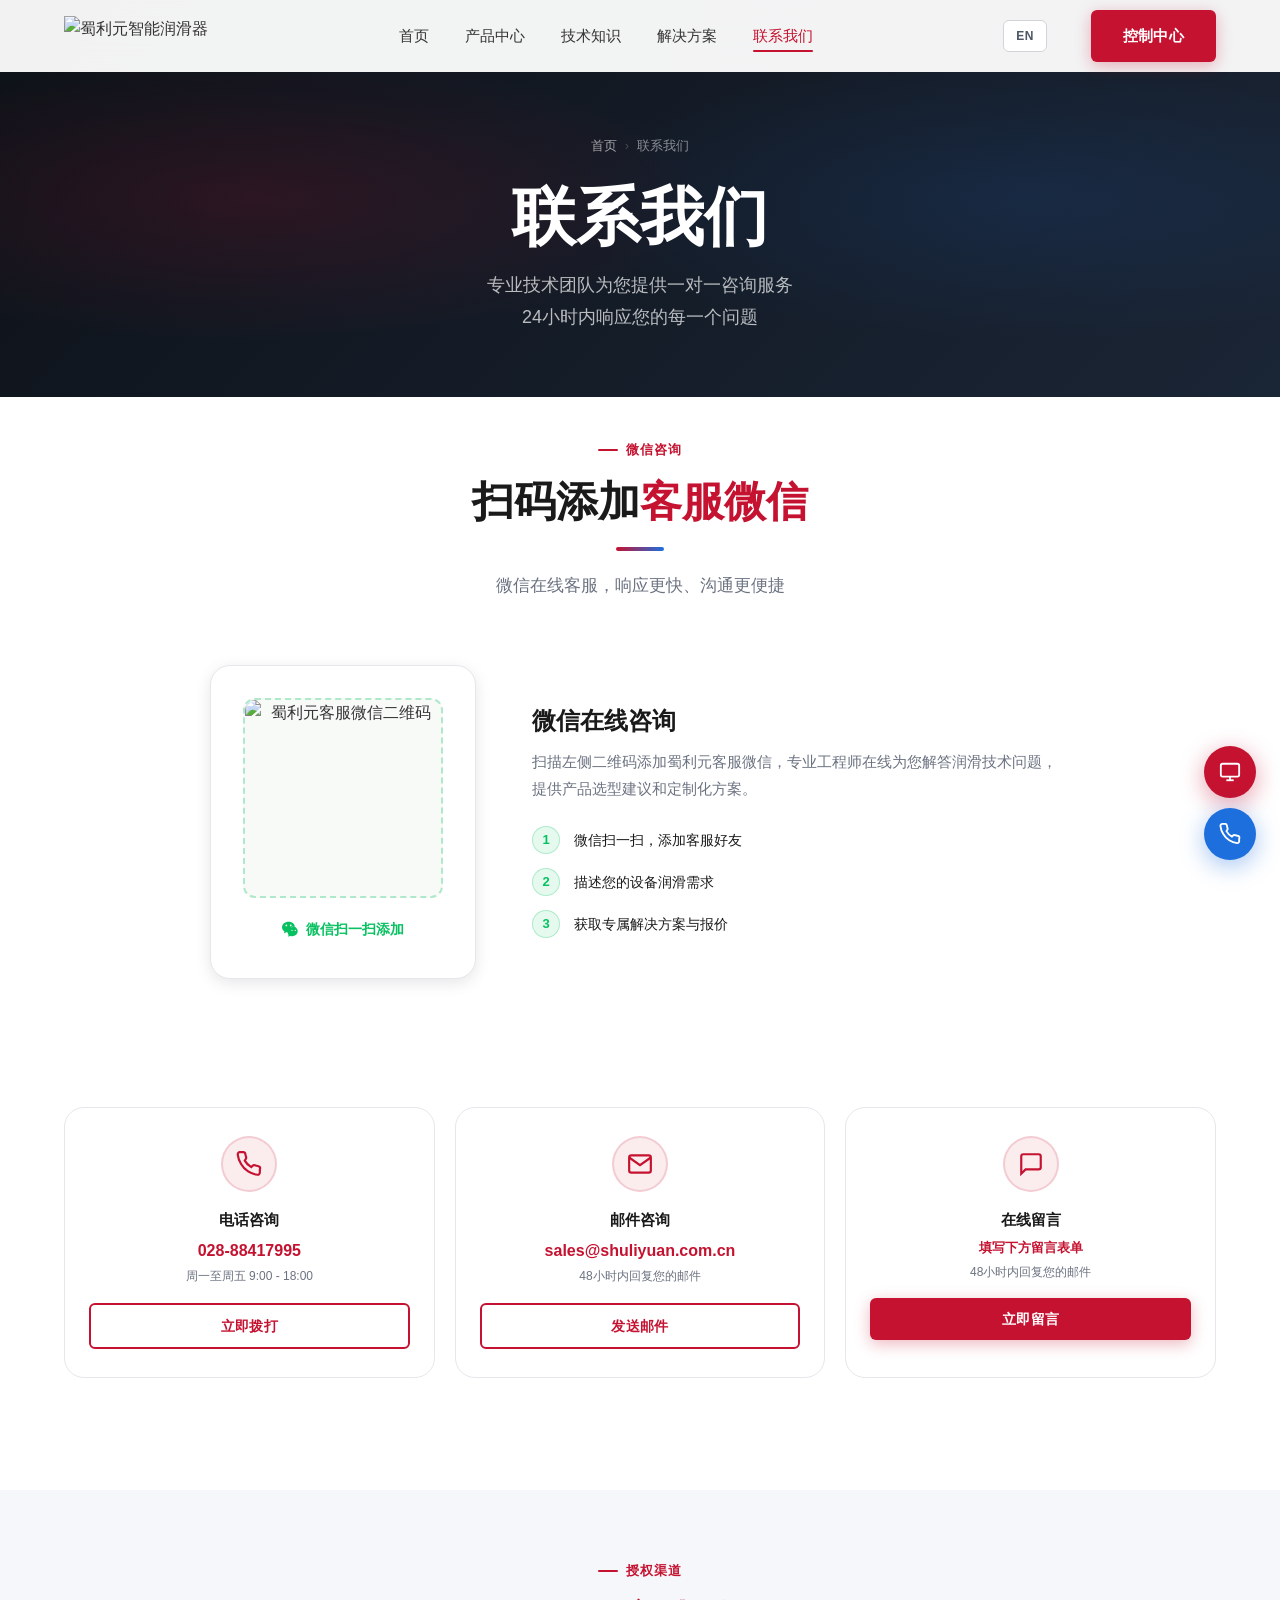
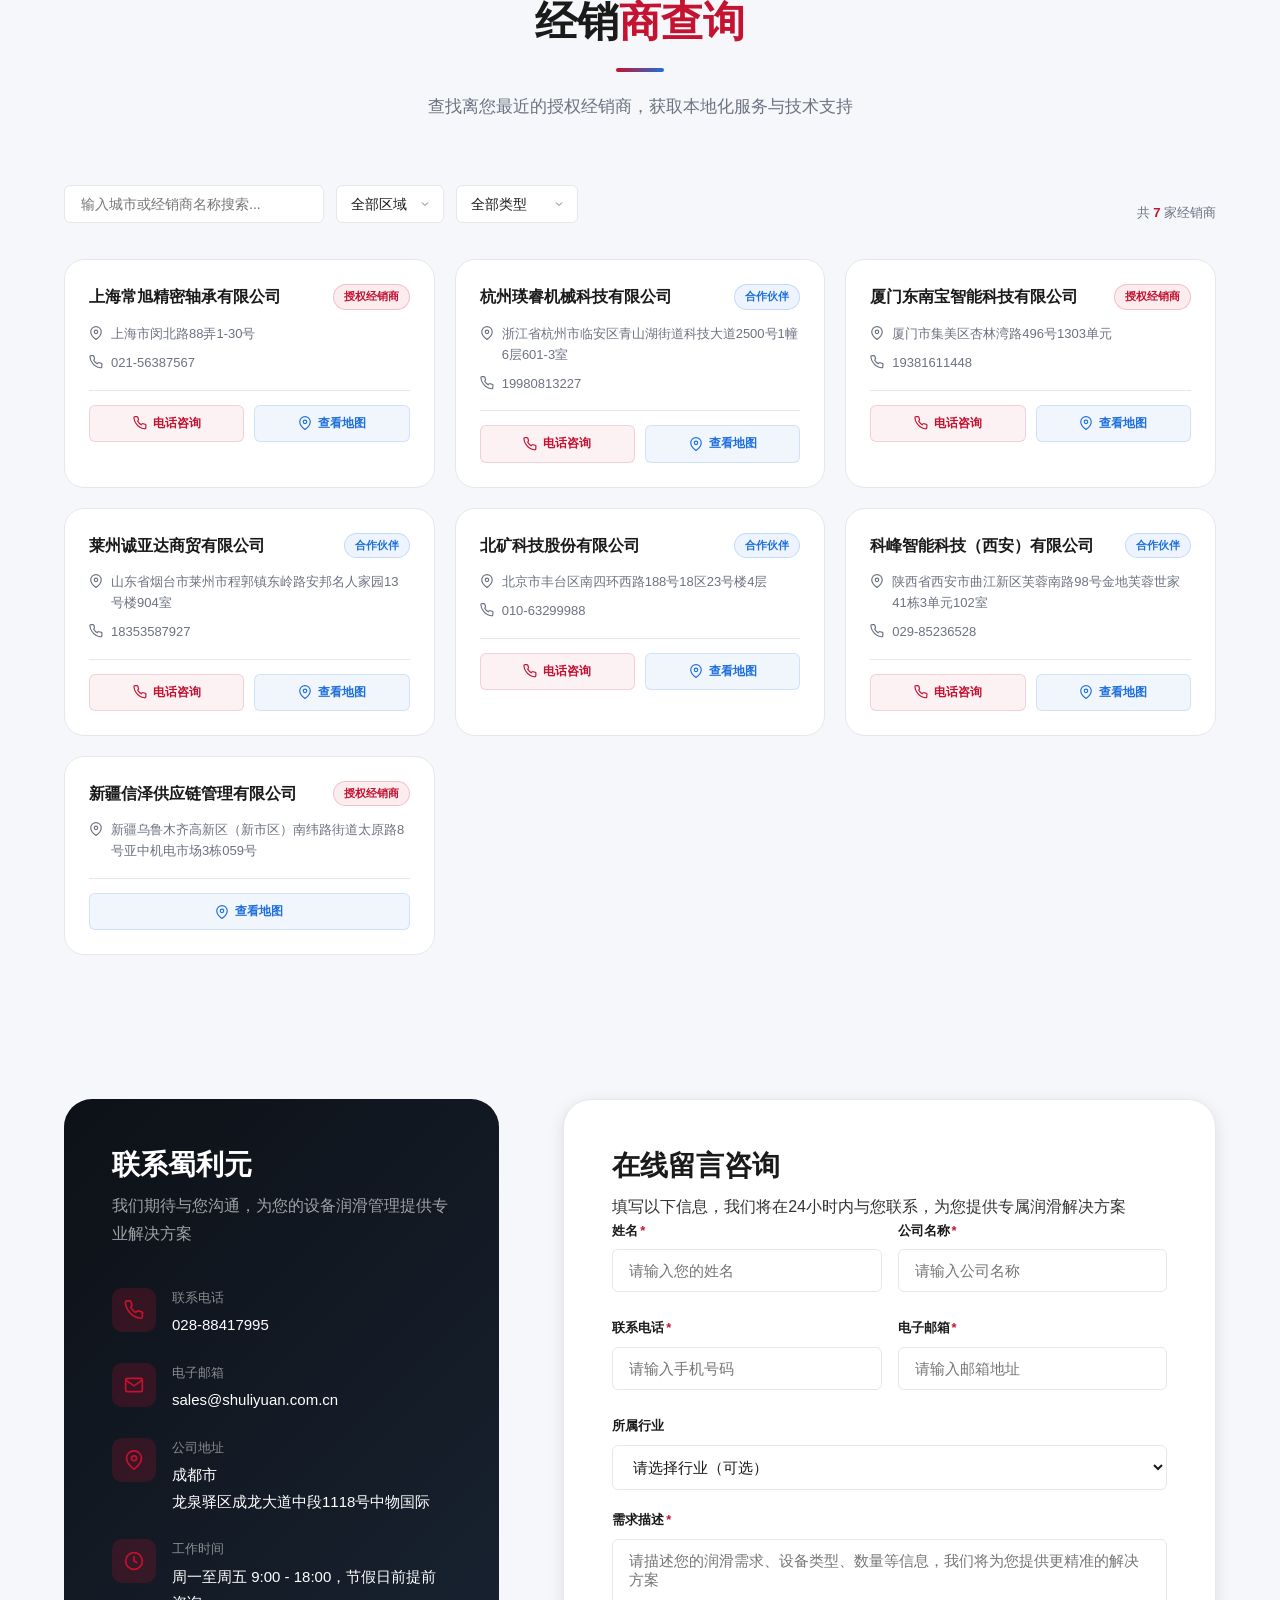
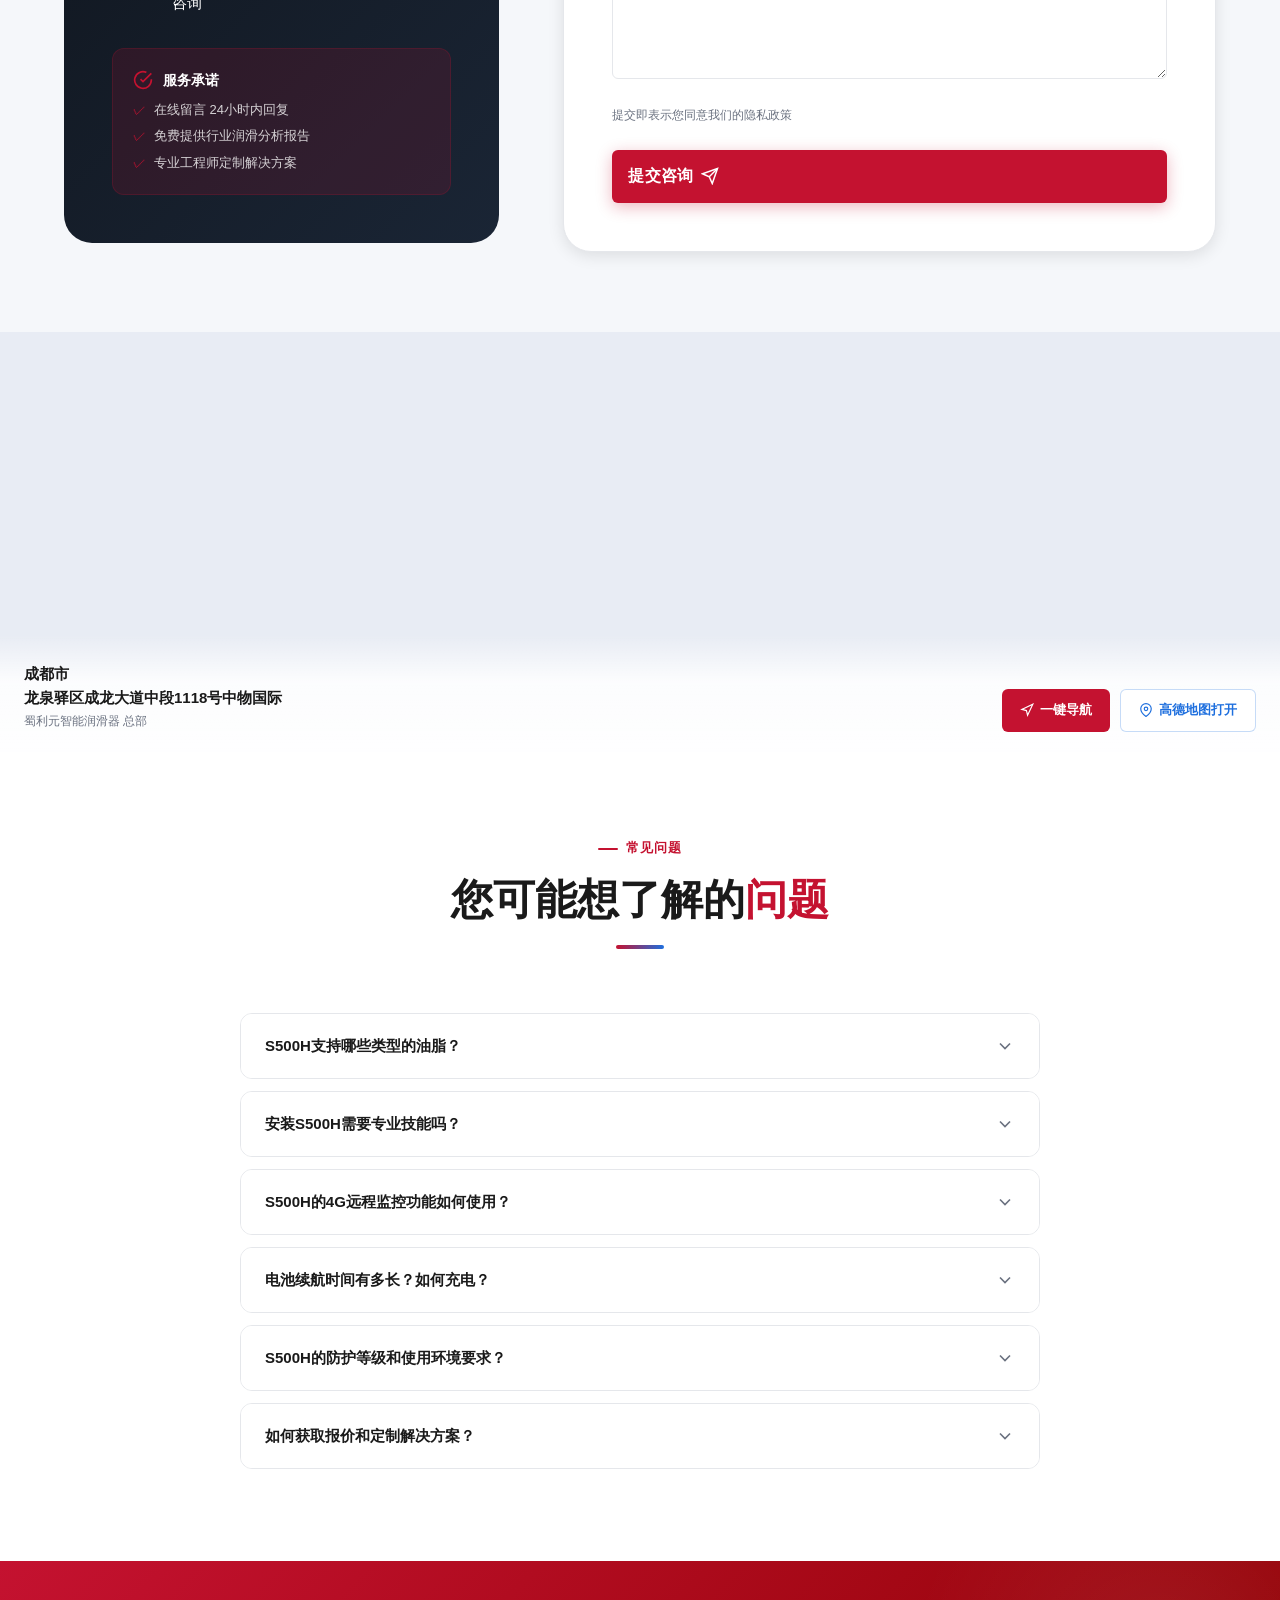
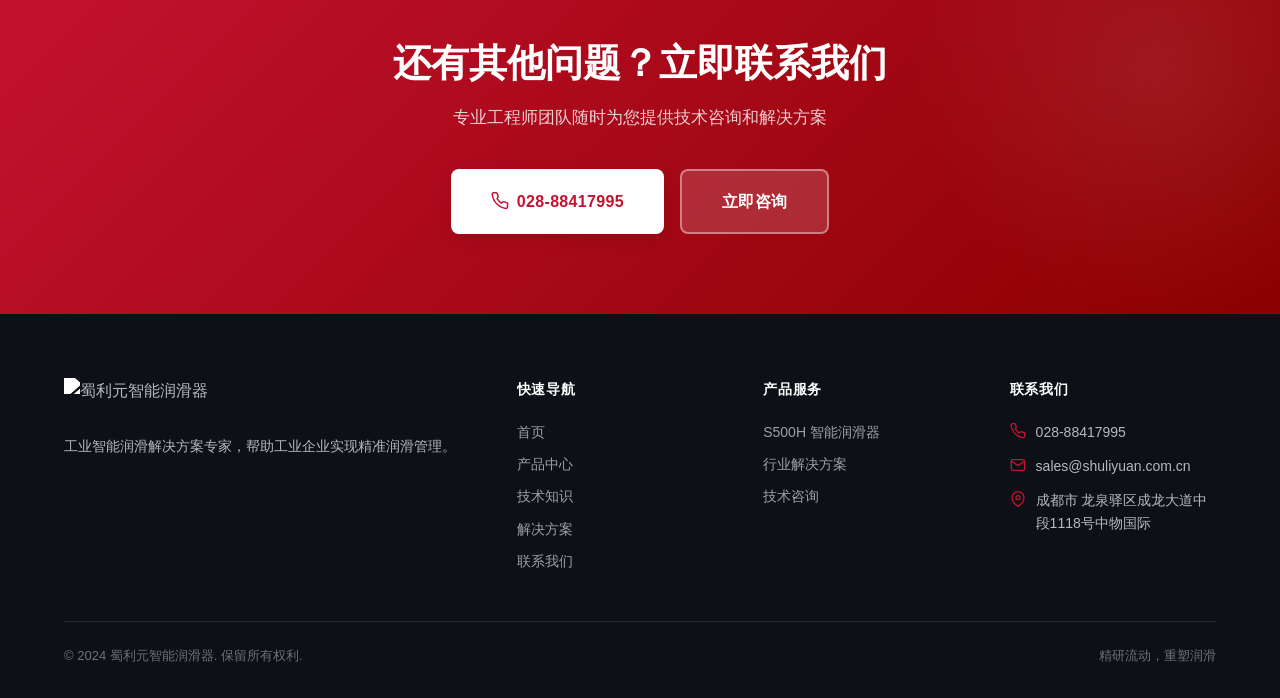
==== commit a916dda1: "西北区域新增授权经销商：新疆信泽供应链管理有限公司" ====
--- a/contact.html
+++ b/contact.html
@@ -593,7 +593,7 @@
           <option value="partner" data-i18n="contact.dealer_partner">合作伙伴</option>
         </select>
       </div>
-      <div class="dealer-count" id="dealerCount">共 <strong>6</strong> 家经销商</div>
+      <div class="dealer-count" id="dealerCount">共 <strong>7</strong> 家经销商</div>
     </div>
 
     <!-- 经销商网格 -->
@@ -742,6 +742,23 @@
             <span data-i18n="dealer.btn_call">电话咨询</span>
           </a>
           <a href="https://uri.amap.com/search?keyword=西安市曲江新区芙蓉南路98号金地芙蓉世家" target="_blank" rel="noopener noreferrer" class="dealer-btn map">
+            <svg width="14" height="14" viewBox="0 0 24 24" fill="none" stroke="currentColor" stroke-width="2"><path d="M21 10c0 7-9 13-9 13s-9-6-9-13a9 9 0 0 1 18 0z"/><circle cx="12" cy="10" r="3"/></svg>
+            <span data-i18n="dealer.btn_map">查看地图</span>
+          </a>
+        </div>
+      </div>
+
+      <div class="dealer-card" data-region="西北" data-type="auth" data-search="新疆 乌鲁木齐 信泽供应链">
+        <div class="dealer-card-header">
+          <div class="dealer-name" data-i18n="dealer.name_7">新疆信泽供应链管理有限公司</div>
+          <span class="dealer-badge auth" data-i18n="contact.dealer_auth">授权经销商</span>
+        </div>
+        <div class="dealer-info-row">
+          <svg width="14" height="14" viewBox="0 0 24 24" fill="none" stroke="#6B7280" stroke-width="2"><path d="M21 10c0 7-9 13-9 13s-9-6-9-13a9 9 0 0 1 18 0z"/><circle cx="12" cy="10" r="3"/></svg>
+          <span data-i18n-html="dealer.addr_7">新疆乌鲁木齐高新区（新市区）南纬路街道太原路8号亚中机电市场3栋059号</span>
+        </div>
+        <div class="dealer-actions">
+          <a href="https://uri.amap.com/search?keyword=乌鲁木齐高新区南纬路街道太原路8号亚中机电市场" target="_blank" rel="noopener noreferrer" class="dealer-btn map">
             <svg width="14" height="14" viewBox="0 0 24 24" fill="none" stroke="currentColor" stroke-width="2"><path d="M21 10c0 7-9 13-9 13s-9-6-9-13a9 9 0 0 1 18 0z"/><circle cx="12" cy="10" r="3"/></svg>
             <span data-i18n="dealer.btn_map">查看地图</span>
           </a>
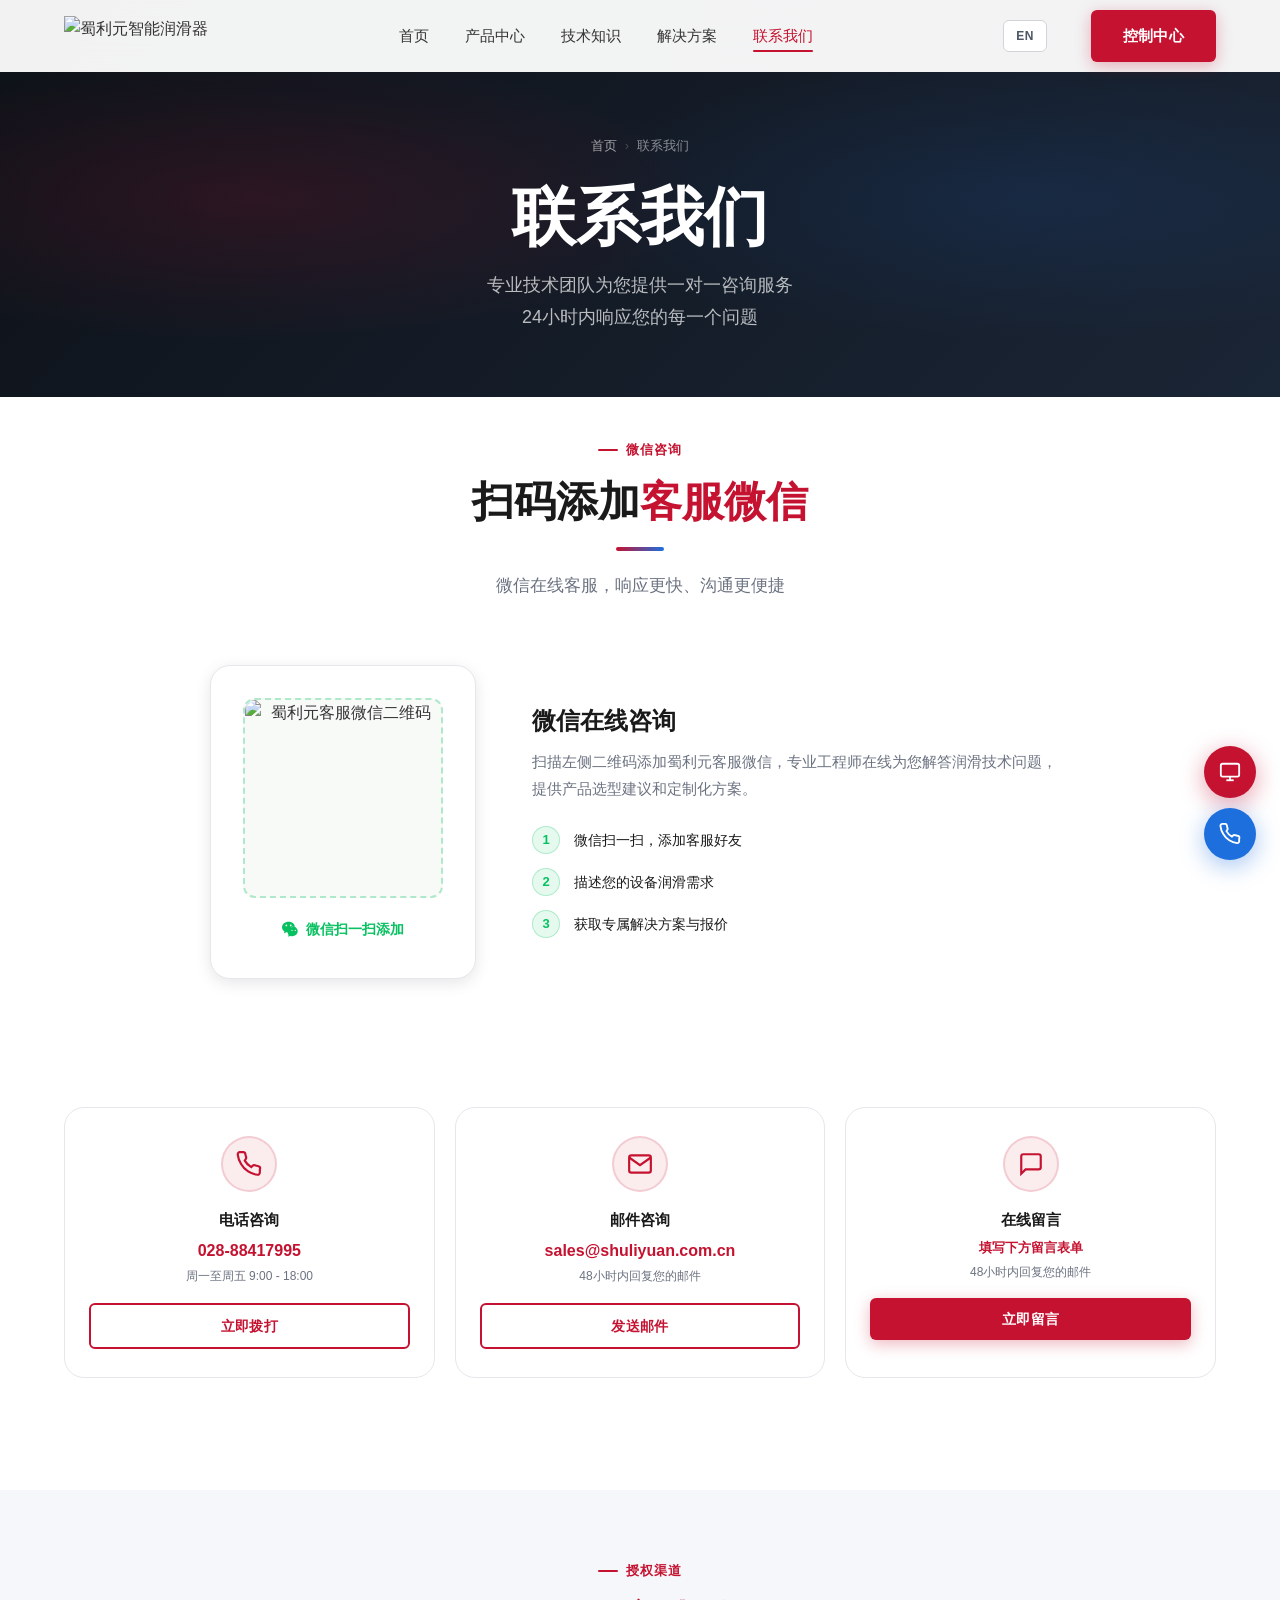
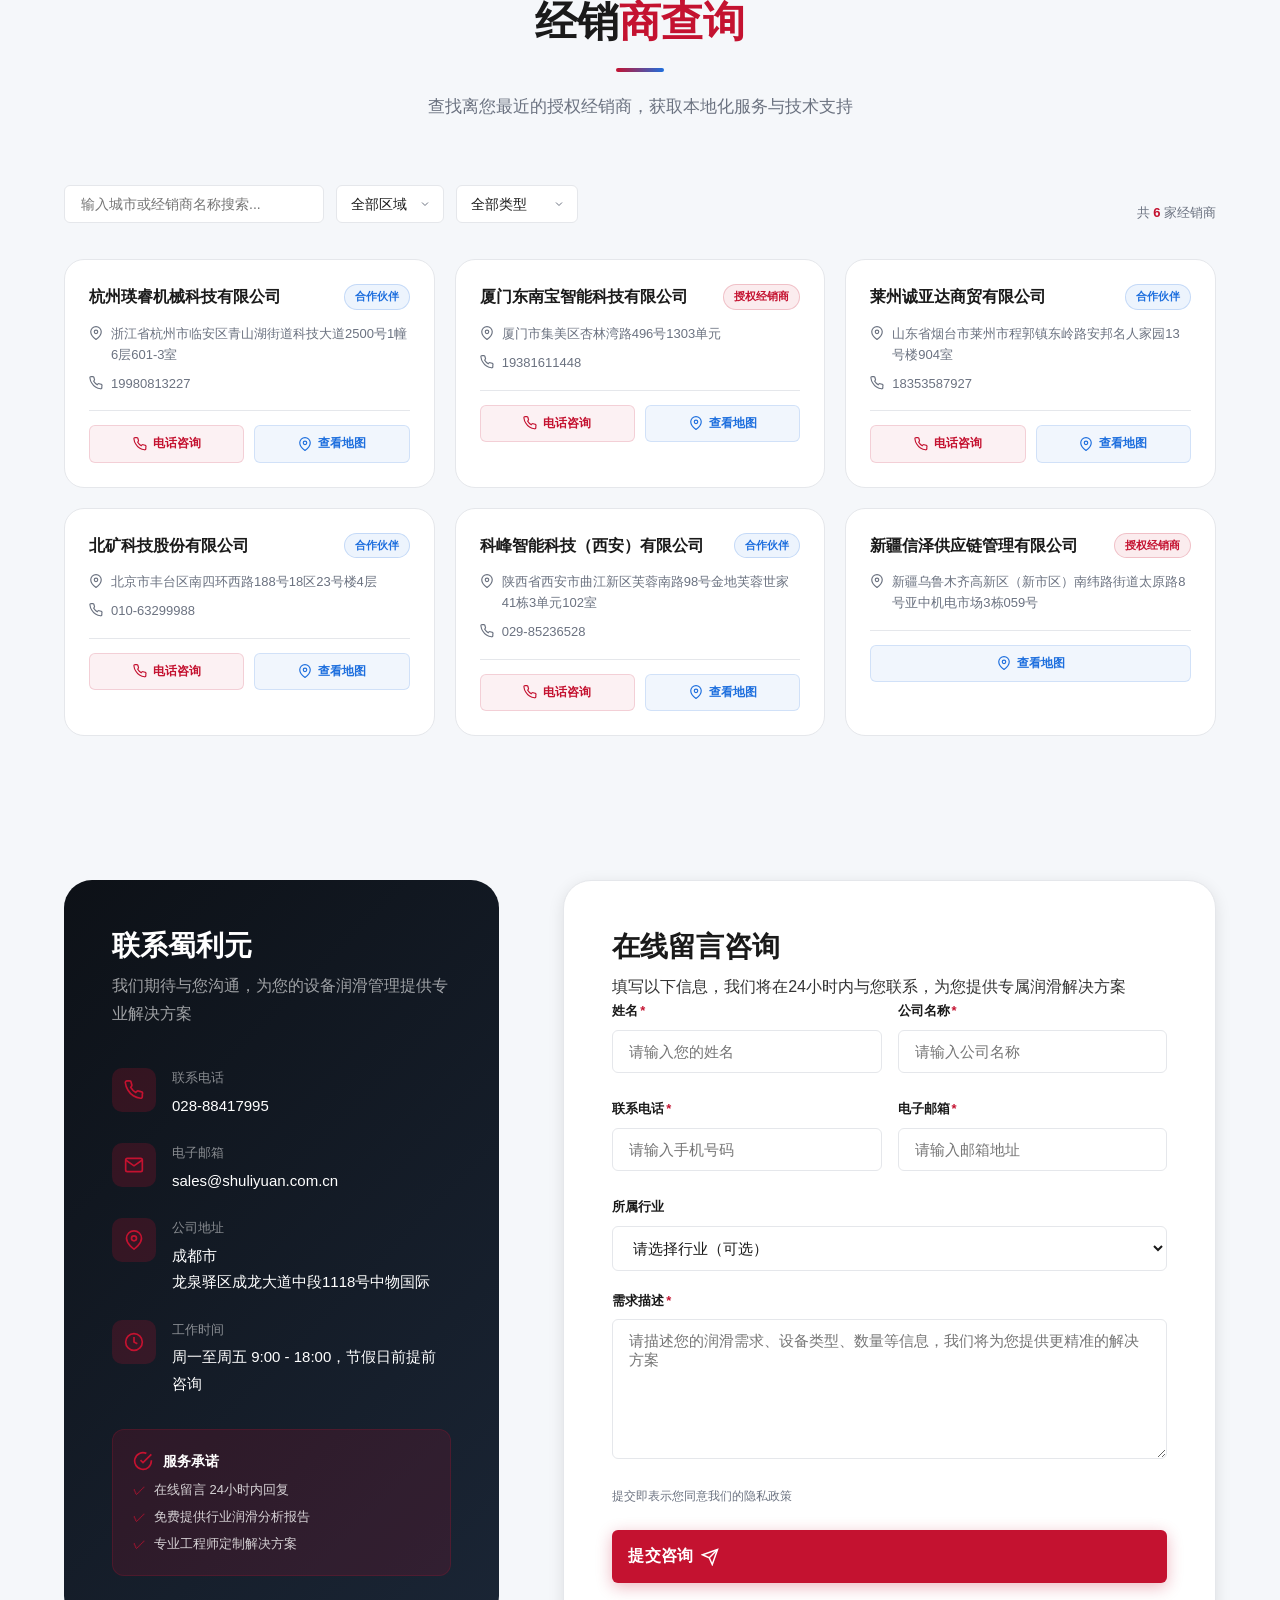
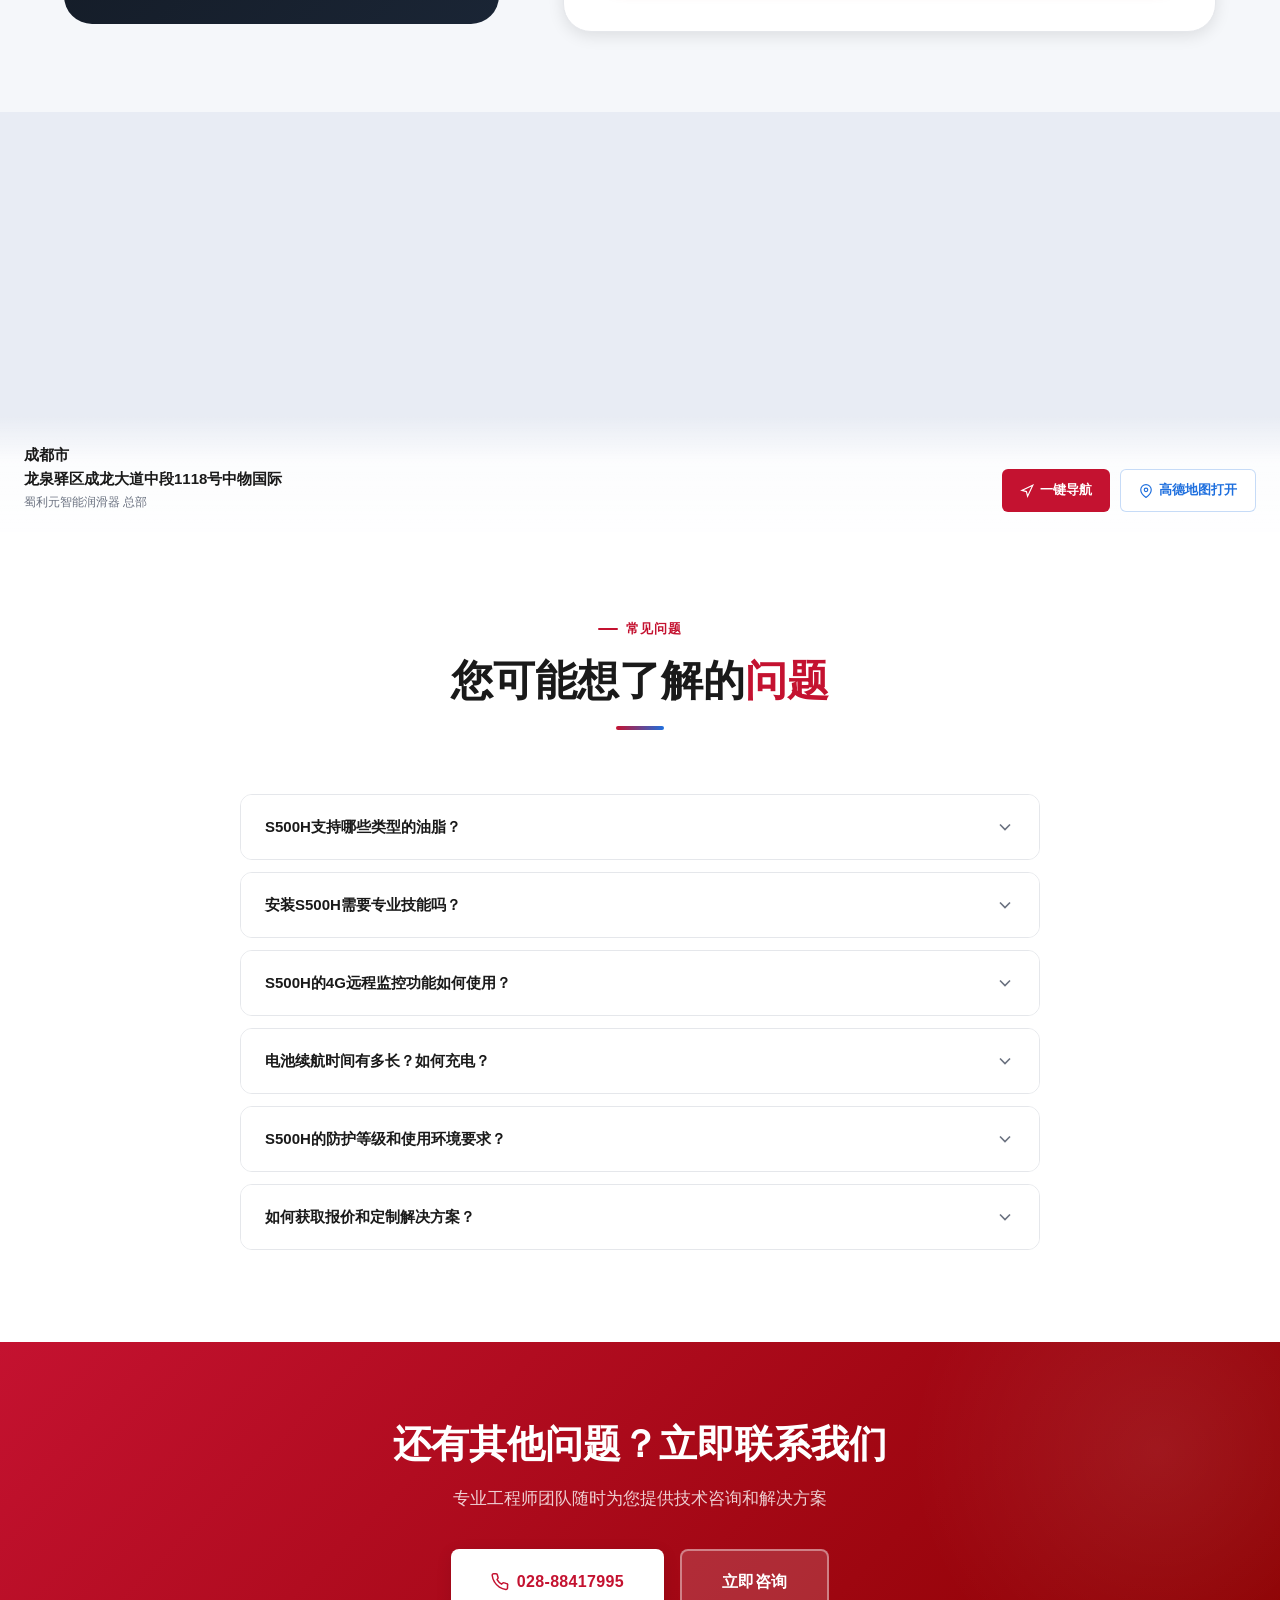
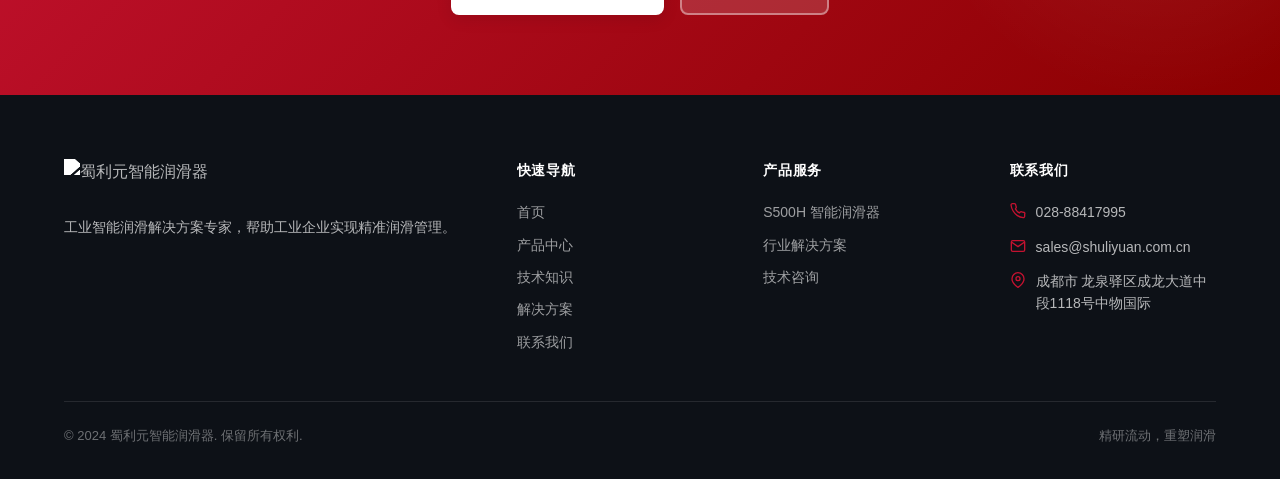
==== commit 7790f935: "移除经销商：上海常旭精密轴承有限公司，计数7改6" ====
--- a/contact.html
+++ b/contact.html
@@ -593,36 +593,11 @@
           <option value="partner" data-i18n="contact.dealer_partner">合作伙伴</option>
         </select>
       </div>
-      <div class="dealer-count" id="dealerCount">共 <strong>7</strong> 家经销商</div>
+      <div class="dealer-count" id="dealerCount">共 <strong>6</strong> 家经销商</div>
     </div>
 
     <!-- 经销商网格 -->
     <div class="dealer-grid fade-up" id="dealerGrid">
-      <div class="dealer-card" data-region="华东" data-type="auth" data-search="上海 常旭精密轴承">
-        <div class="dealer-card-header">
-          <div class="dealer-name" data-i18n="dealer.name_1">上海常旭精密轴承有限公司</div>
-          <span class="dealer-badge auth" data-i18n="contact.dealer_auth">授权经销商</span>
-        </div>
-        <div class="dealer-info-row">
-          <svg width="14" height="14" viewBox="0 0 24 24" fill="none" stroke="#6B7280" stroke-width="2"><path d="M21 10c0 7-9 13-9 13s-9-6-9-13a9 9 0 0 1 18 0z"/><circle cx="12" cy="10" r="3"/></svg>
-          <span>上海市闵北路88弄1-30号</span>
-        </div>
-        <div class="dealer-info-row">
-          <svg width="14" height="14" viewBox="0 0 24 24" fill="none" stroke="#6B7280" stroke-width="2"><path d="M22 16.92v3a2 2 0 0 1-2.18 2 19.79 19.79 0 0 1-8.63-3.07A19.5 19.5 0 0 1 4.69 12a19.79 19.79 0 0 1-3.07-8.67A2 2 0 0 1 3.6 1h3a2 2 0 0 1 2 1.72 12.84 12.84 0 0 0 .7 2.81 2 2 0 0 1-.45 2.11L8.09 8.91a16 16 0 0 0 6 6l1.27-1.27a2 2 0 0 1 2.11-.45 12.84 12.84 0 0 0 2.81.7A2 2 0 0 1 22 16.92z"/></svg>
-          <span>021-56387567</span>
-        </div>
-        <div class="dealer-actions">
-          <a href="tel:021-56387567" class="dealer-btn tel">
-            <svg width="14" height="14" viewBox="0 0 24 24" fill="none" stroke="currentColor" stroke-width="2"><path d="M22 16.92v3a2 2 0 0 1-2.18 2 19.79 19.79 0 0 1-8.63-3.07A19.5 19.5 0 0 1 4.69 12a19.79 19.79 0 0 1-3.07-8.67A2 2 0 0 1 3.6 1h3a2 2 0 0 1 2 1.72 12.84 12.84 0 0 0 .7 2.81 2 2 0 0 1-.45 2.11L8.09 8.91a16 16 0 0 0 6 6l1.27-1.27a2 2 0 0 1 2.11-.45 12.84 12.84 0 0 0 2.81.7A2 2 0 0 1 22 16.92z"/></svg>
-            <span data-i18n="dealer.btn_call">电话咨询</span>
-          </a>
-          <a href="https://uri.amap.com/search?keyword=上海市闵北路88弄" target="_blank" rel="noopener noreferrer" class="dealer-btn map">
-            <svg width="14" height="14" viewBox="0 0 24 24" fill="none" stroke="currentColor" stroke-width="2"><path d="M21 10c0 7-9 13-9 13s-9-6-9-13a9 9 0 0 1 18 0z"/><circle cx="12" cy="10" r="3"/></svg>
-            <span data-i18n="dealer.btn_map">查看地图</span>
-          </a>
-        </div>
-      </div>
-
       <div class="dealer-card" data-region="华东" data-type="partner" data-search="杭州 瑛睿机械科技">
         <div class="dealer-card-header">
           <div class="dealer-name" data-i18n="dealer.name_2">杭州瑛睿机械科技有限公司</div>
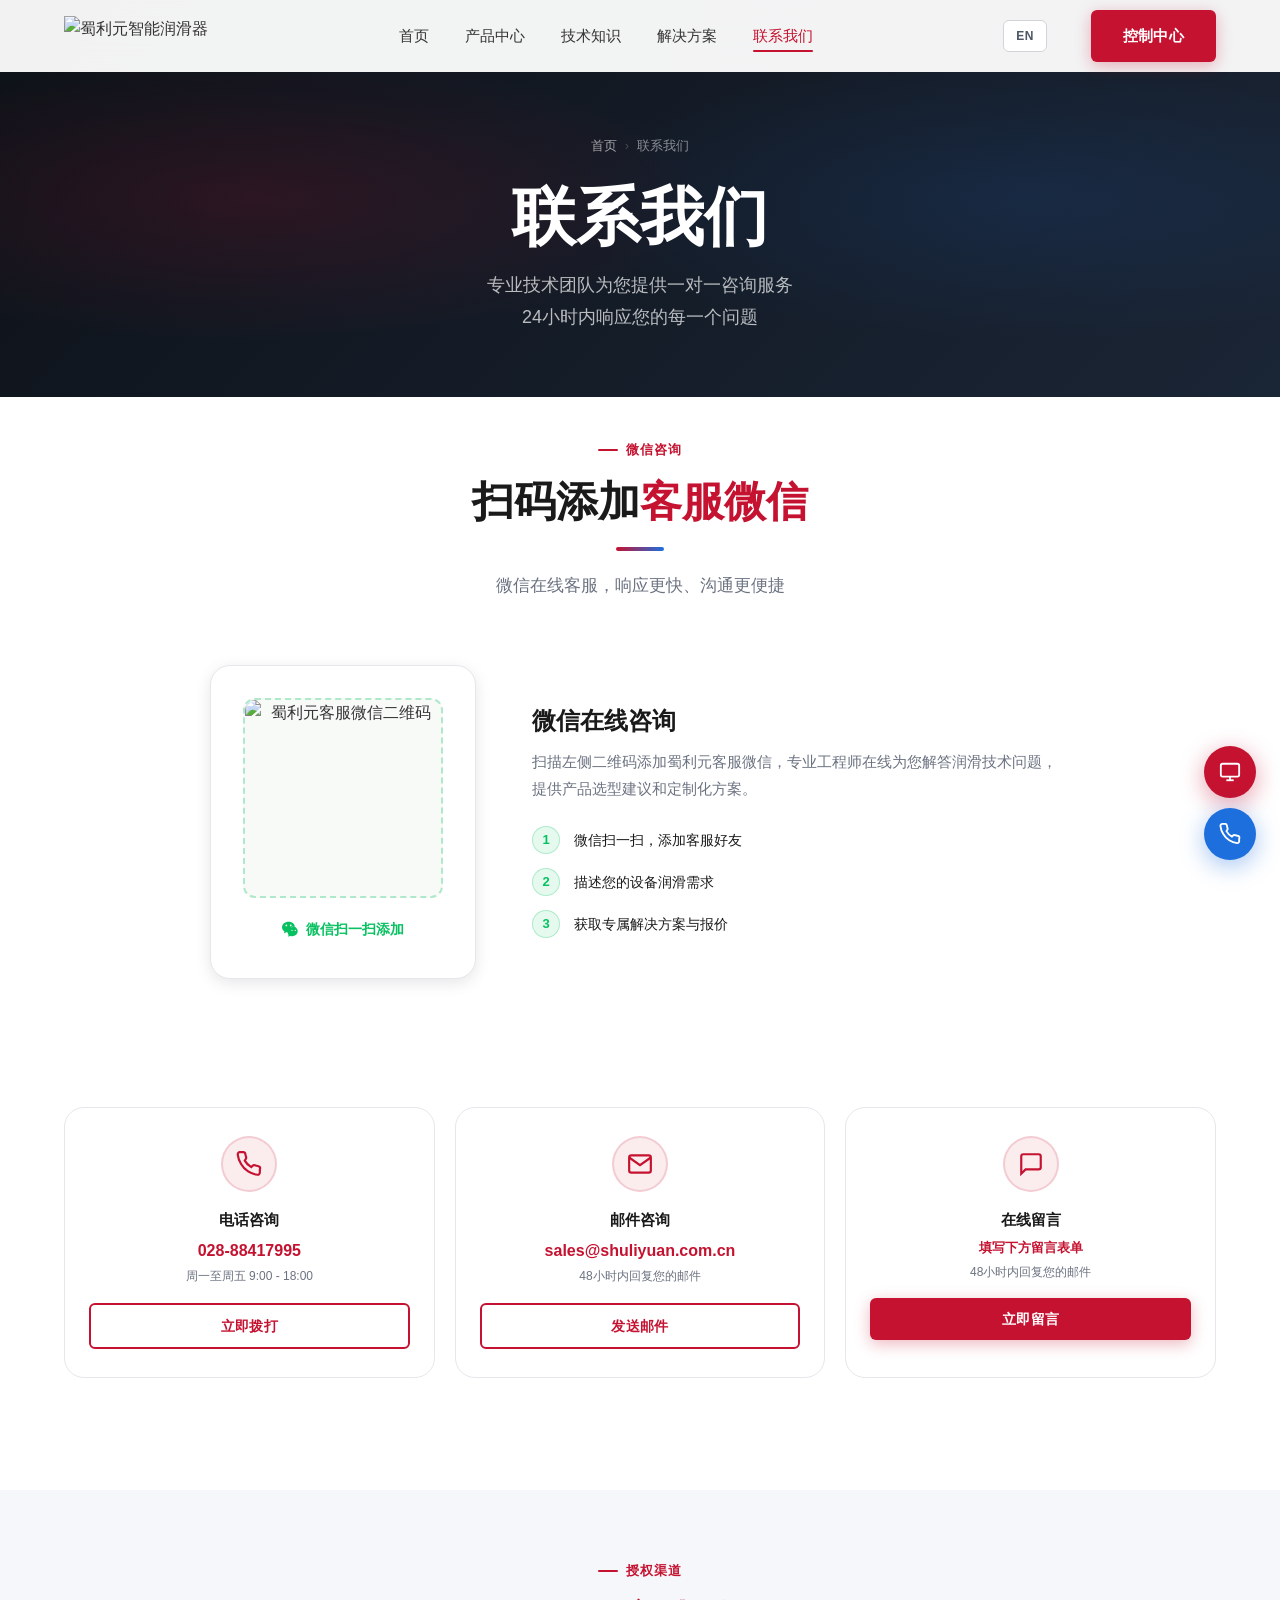
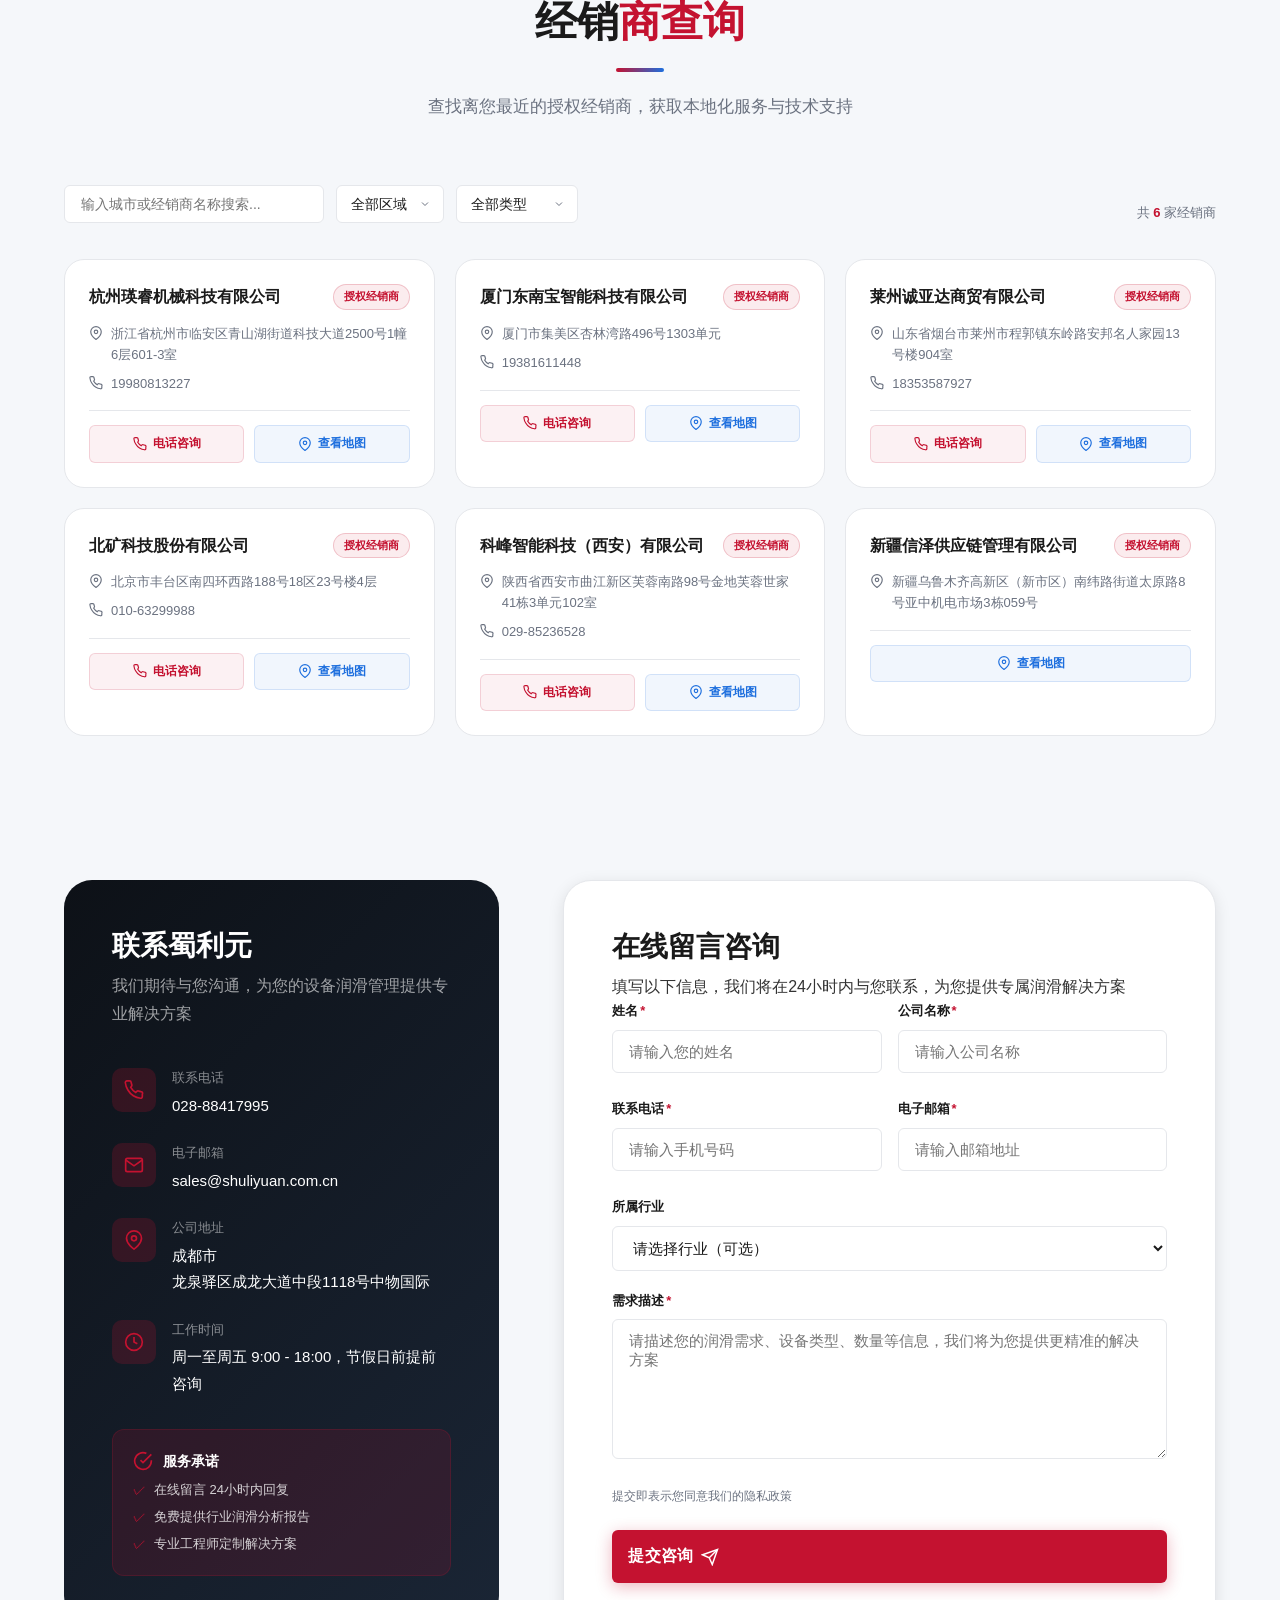
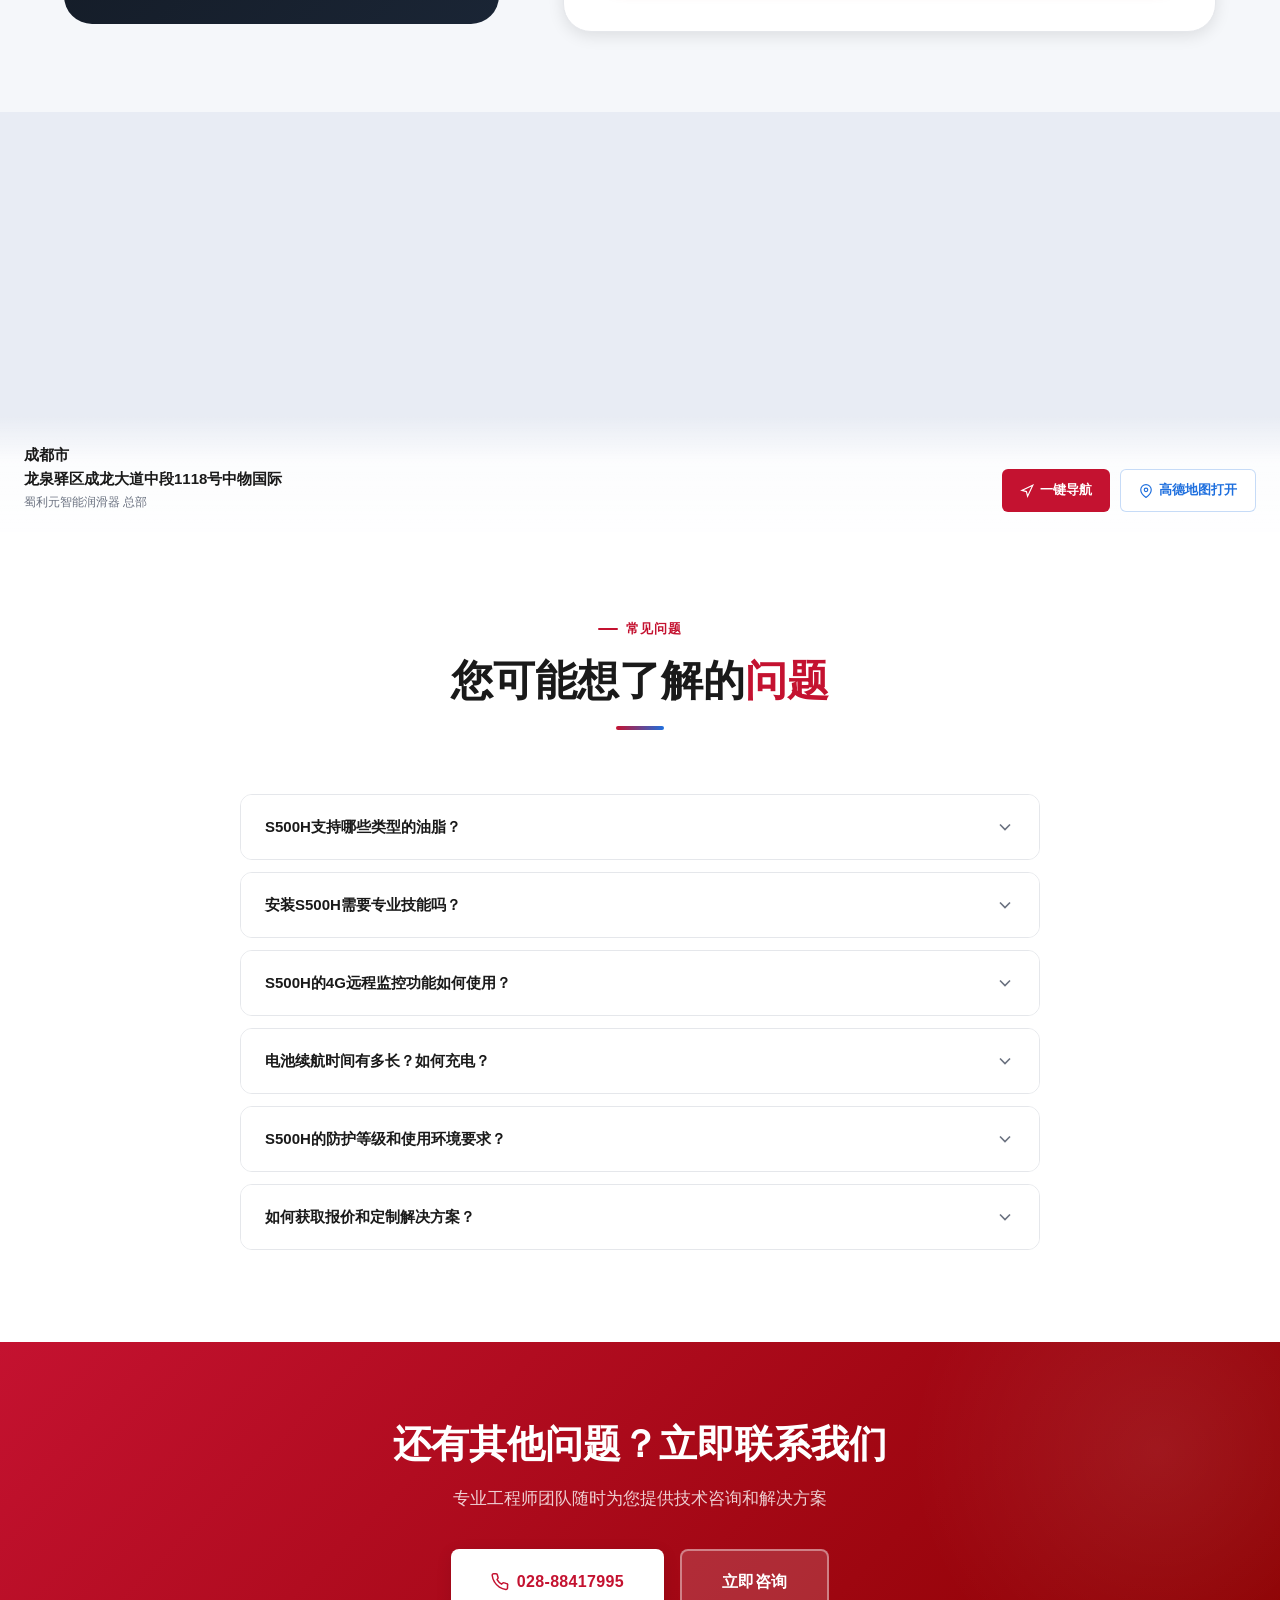
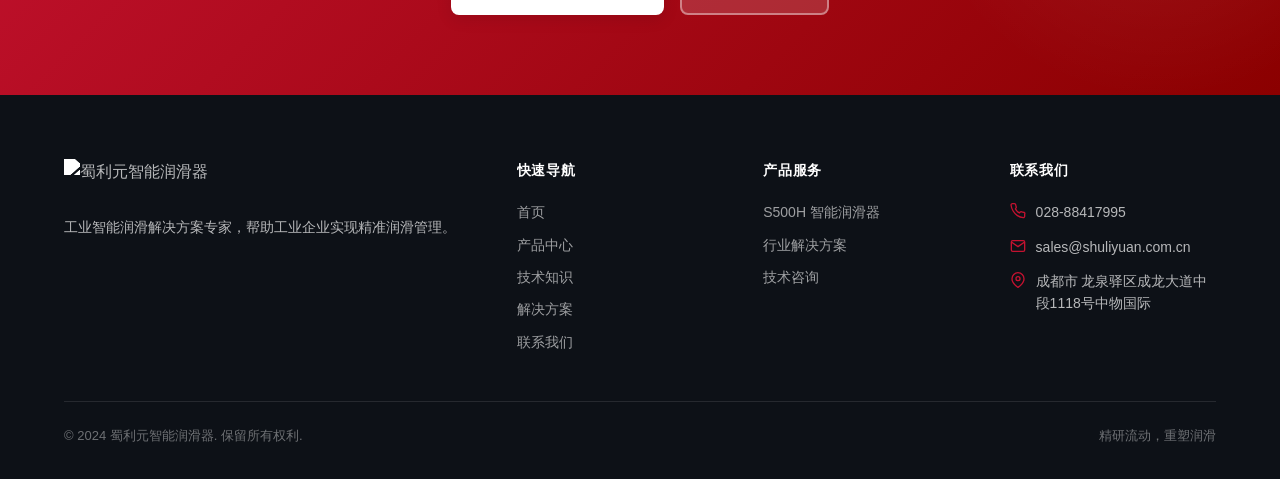
==== commit 945f5adf: "经销商徽章统一：合作伙伴改为授权经销商，移除类型筛选中的合作伙伴选项" ====
--- a/contact.html
+++ b/contact.html
@@ -590,7 +590,6 @@
         <select class="dealer-select" id="dealerType">
           <option value="" data-i18n="contact.dealer_all_type">全部类型</option>
           <option value="auth" data-i18n="contact.dealer_auth">授权经销商</option>
-          <option value="partner" data-i18n="contact.dealer_partner">合作伙伴</option>
         </select>
       </div>
       <div class="dealer-count" id="dealerCount">共 <strong>6</strong> 家经销商</div>
@@ -598,10 +597,10 @@
 
     <!-- 经销商网格 -->
     <div class="dealer-grid fade-up" id="dealerGrid">
-      <div class="dealer-card" data-region="华东" data-type="partner" data-search="杭州 瑛睿机械科技">
+      <div class="dealer-card" data-region="华东" data-type="auth" data-search="杭州 瑛睿机械科技">
         <div class="dealer-card-header">
           <div class="dealer-name" data-i18n="dealer.name_2">杭州瑛睿机械科技有限公司</div>
-          <span class="dealer-badge partner" data-i18n="contact.dealer_partner">合作伙伴</span>
+          <span class="dealer-badge auth" data-i18n="contact.dealer_auth">授权经销商</span>
         </div>
         <div class="dealer-info-row">
           <svg width="14" height="14" viewBox="0 0 24 24" fill="none" stroke="#6B7280" stroke-width="2"><path d="M21 10c0 7-9 13-9 13s-9-6-9-13a9 9 0 0 1 18 0z"/><circle cx="12" cy="10" r="3"/></svg>
@@ -648,10 +647,10 @@
         </div>
       </div>
 
-      <div class="dealer-card" data-region="华北" data-type="partner" data-search="莱州 诚亚达商贸">
+      <div class="dealer-card" data-region="华北" data-type="auth" data-search="莱州 诚亚达商贸">
         <div class="dealer-card-header">
           <div class="dealer-name" data-i18n="dealer.name_4">莱州诚亚达商贸有限公司</div>
-          <span class="dealer-badge partner" data-i18n="contact.dealer_partner">合作伙伴</span>
+          <span class="dealer-badge auth" data-i18n="contact.dealer_auth">授权经销商</span>
         </div>
         <div class="dealer-info-row">
           <svg width="14" height="14" viewBox="0 0 24 24" fill="none" stroke="#6B7280" stroke-width="2"><path d="M21 10c0 7-9 13-9 13s-9-6-9-13a9 9 0 0 1 18 0z"/><circle cx="12" cy="10" r="3"/></svg>
@@ -673,10 +672,10 @@
         </div>
       </div>
 
-      <div class="dealer-card" data-region="华北" data-type="partner" data-search="北矿科技">
+      <div class="dealer-card" data-region="华北" data-type="auth" data-search="北矿科技">
         <div class="dealer-card-header">
           <div class="dealer-name" data-i18n="dealer.name_5">北矿科技股份有限公司</div>
-          <span class="dealer-badge partner" data-i18n="contact.dealer_partner">合作伙伴</span>
+          <span class="dealer-badge auth" data-i18n="contact.dealer_auth">授权经销商</span>
         </div>
         <div class="dealer-info-row">
           <svg width="14" height="14" viewBox="0 0 24 24" fill="none" stroke="#6B7280" stroke-width="2"><path d="M21 10c0 7-9 13-9 13s-9-6-9-13a9 9 0 0 1 18 0z"/><circle cx="12" cy="10" r="3"/></svg>
@@ -698,10 +697,10 @@
         </div>
       </div>
 
-      <div class="dealer-card" data-region="西北" data-type="partner" data-search="西安 科峰智能">
+      <div class="dealer-card" data-region="西北" data-type="auth" data-search="西安 科峰智能">
         <div class="dealer-card-header">
           <div class="dealer-name" data-i18n="dealer.name_6">科峰智能科技（西安）有限公司</div>
-          <span class="dealer-badge partner" data-i18n="contact.dealer_partner">合作伙伴</span>
+          <span class="dealer-badge auth" data-i18n="contact.dealer_auth">授权经销商</span>
         </div>
         <div class="dealer-info-row">
           <svg width="14" height="14" viewBox="0 0 24 24" fill="none" stroke="#6B7280" stroke-width="2"><path d="M21 10c0 7-9 13-9 13s-9-6-9-13a9 9 0 0 1 18 0z"/><circle cx="12" cy="10" r="3"/></svg>
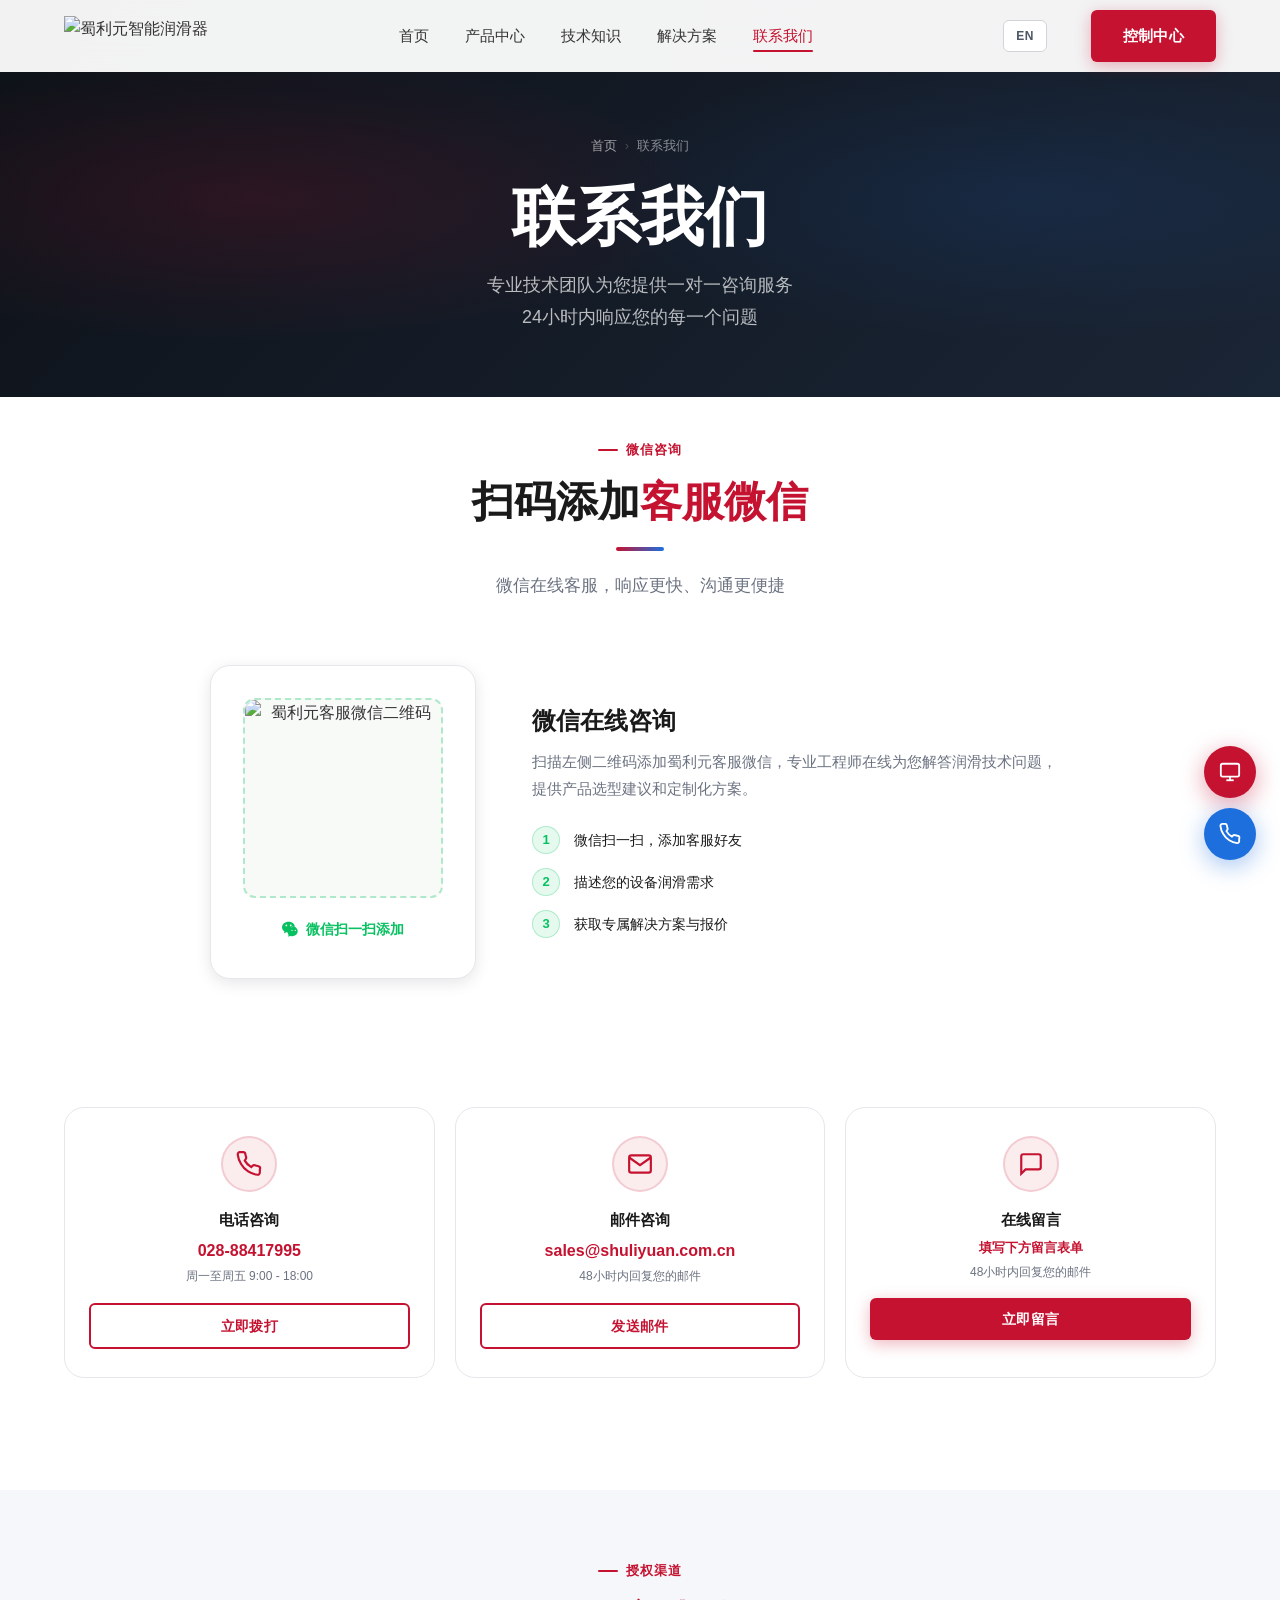
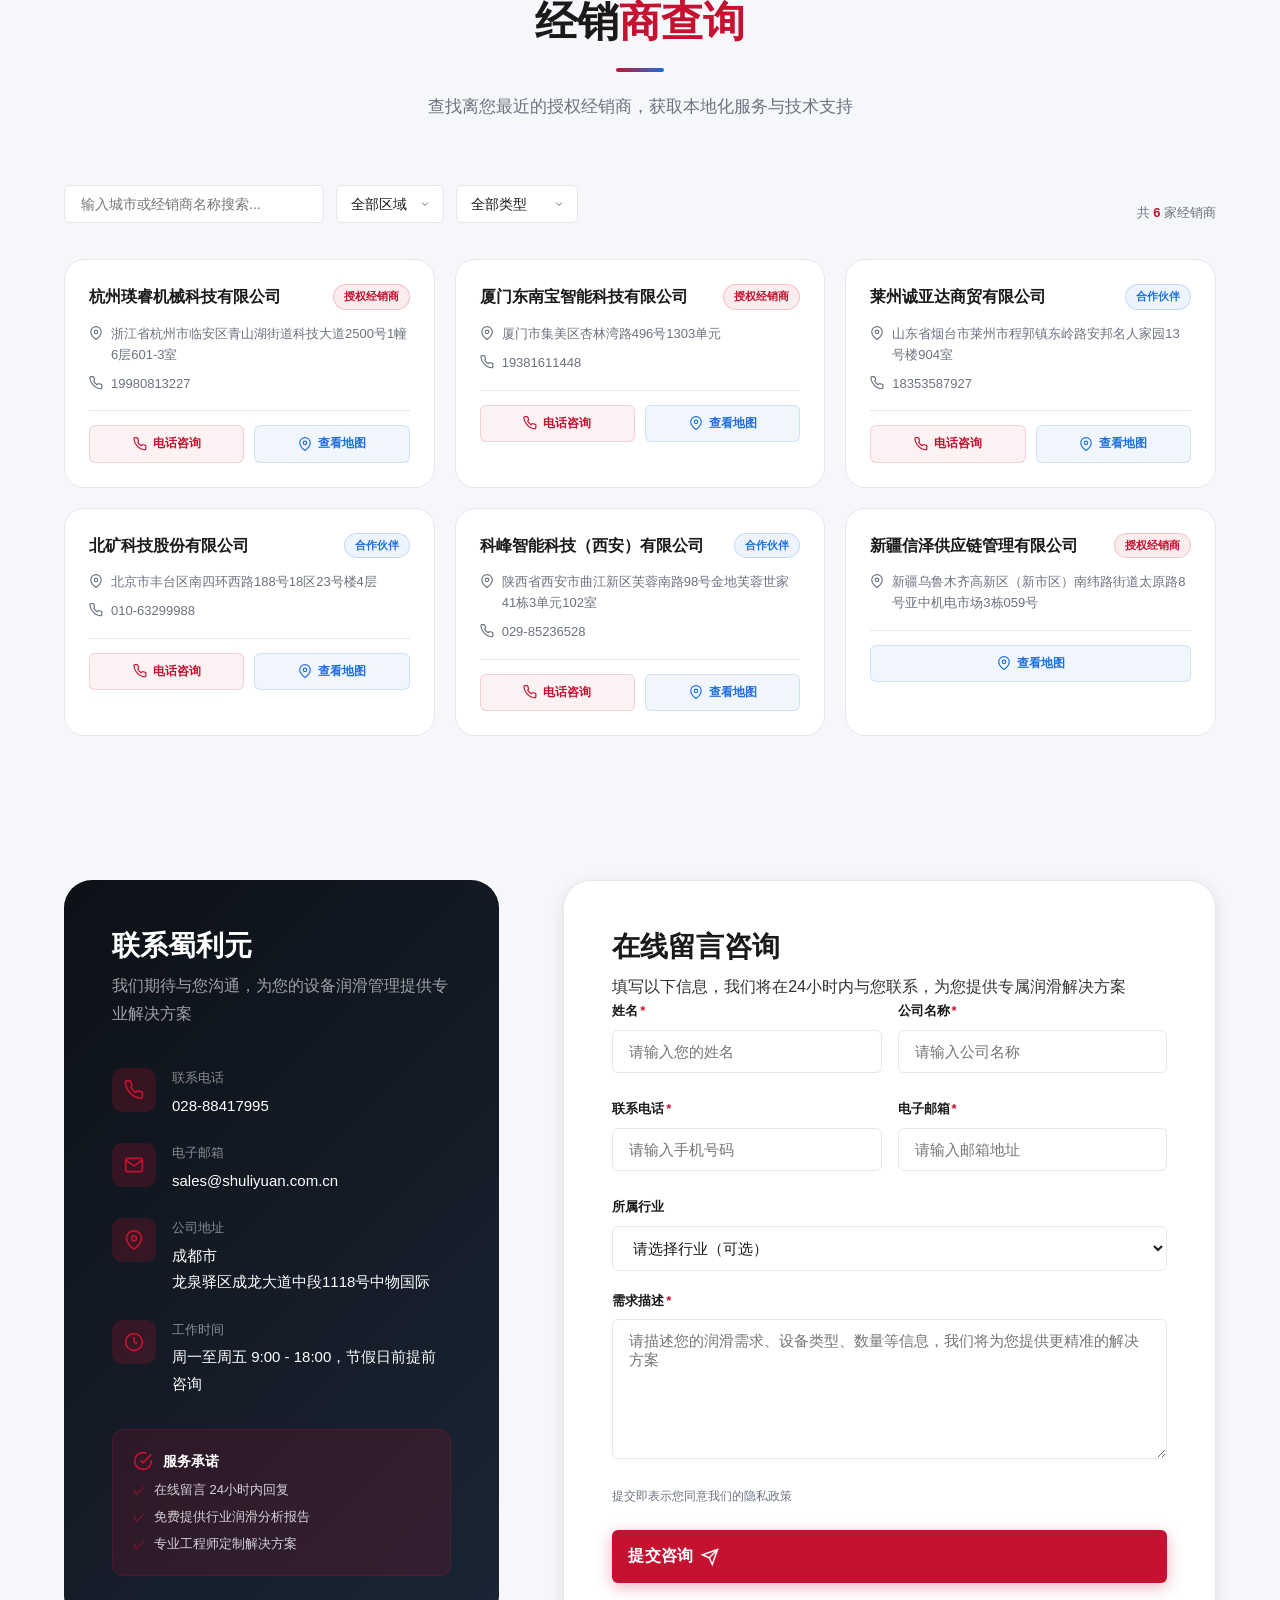
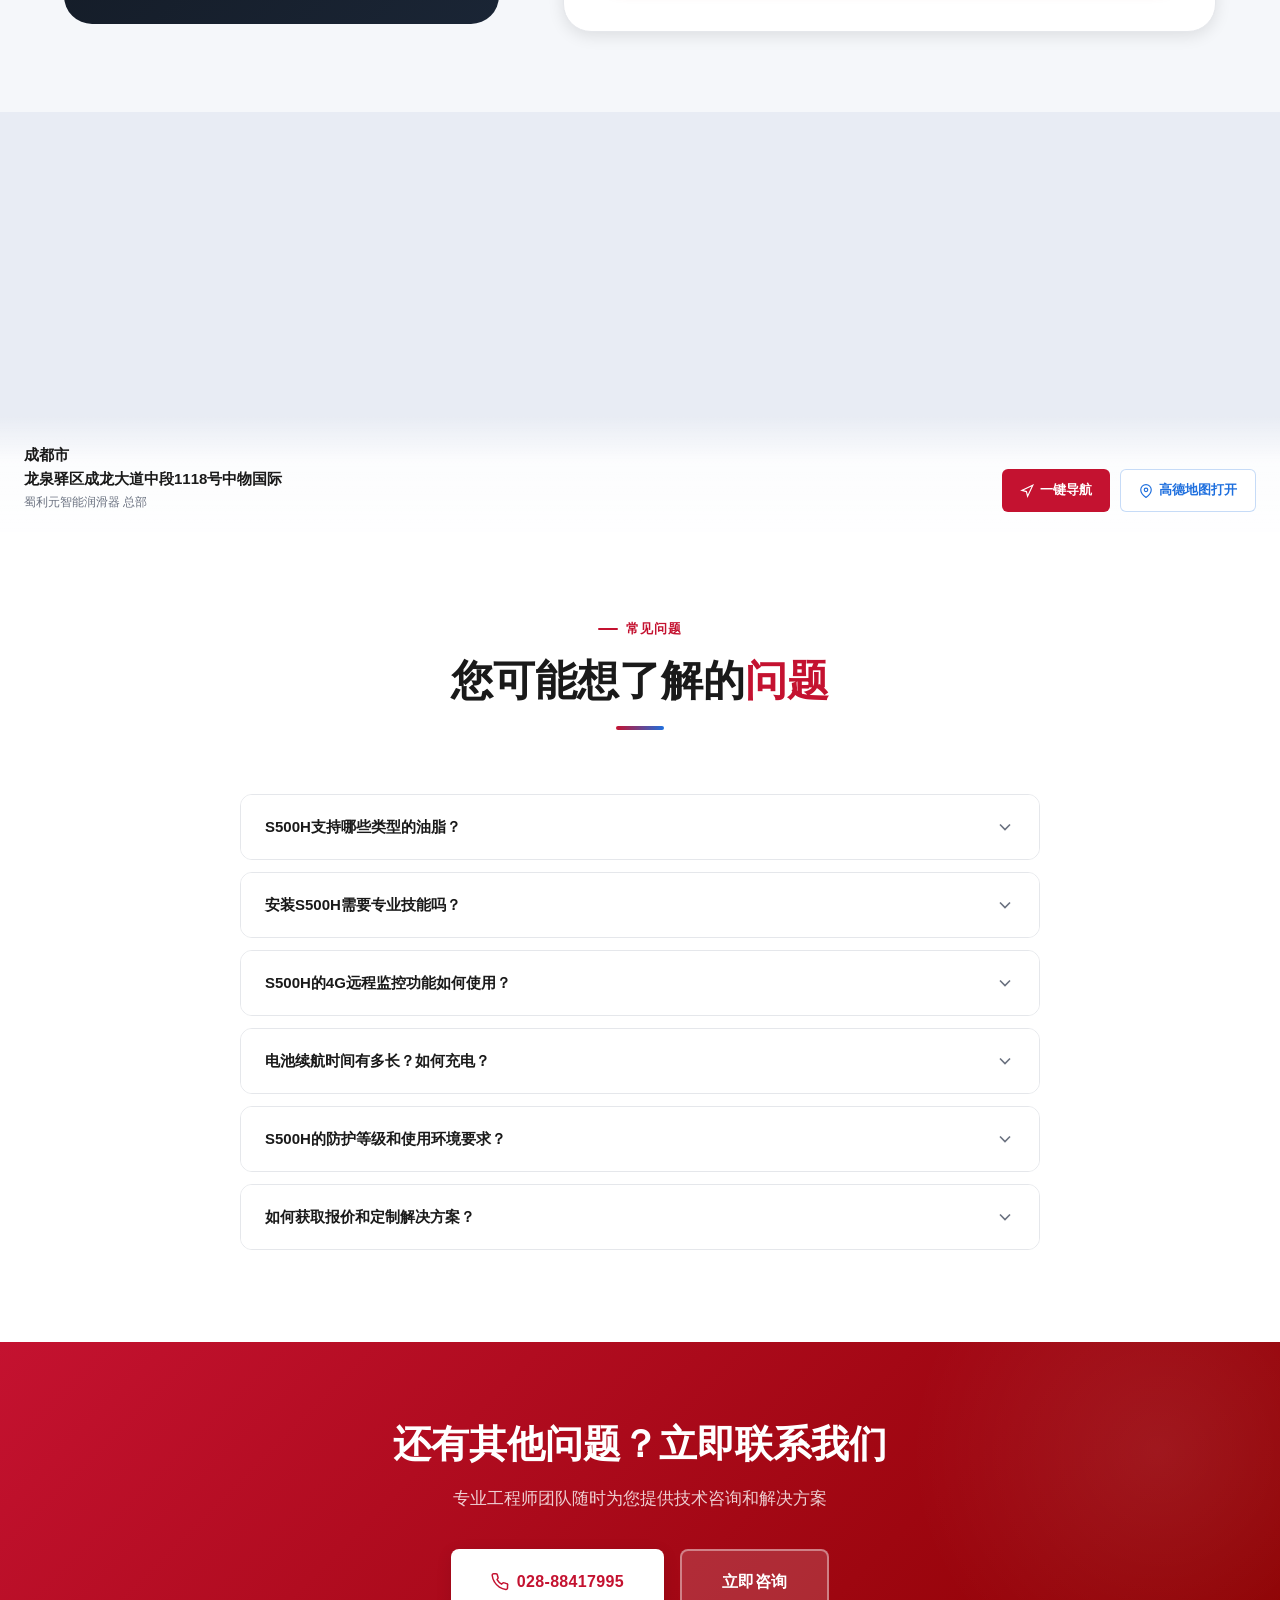
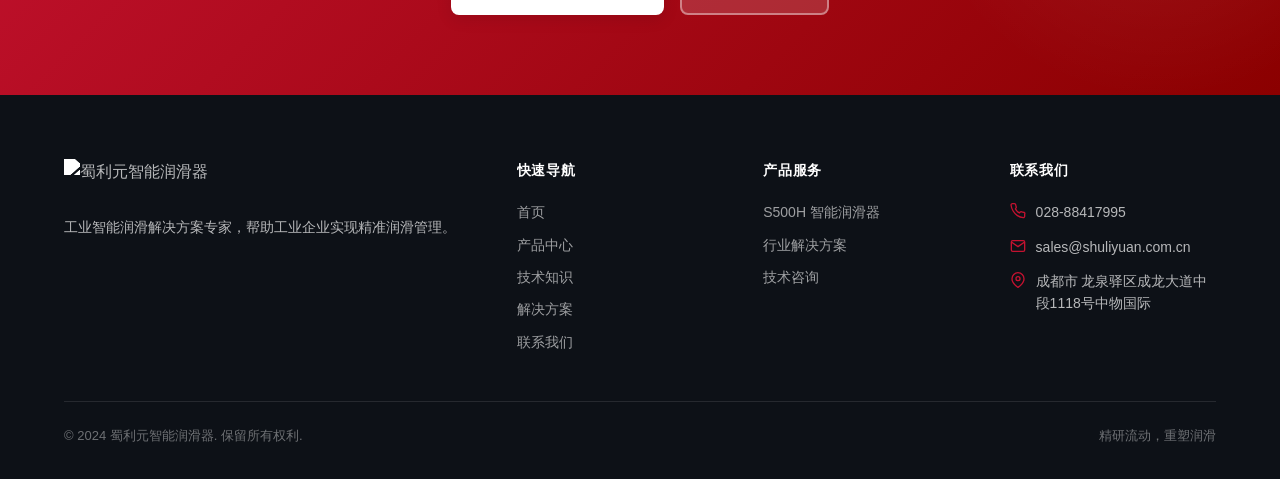
==== commit c0169d95: "杭州瑛睿改为授权经销商（其余经销商保持原状，撤销上一版误改）" ====
--- a/contact.html
+++ b/contact.html
@@ -590,6 +590,7 @@
         <select class="dealer-select" id="dealerType">
           <option value="" data-i18n="contact.dealer_all_type">全部类型</option>
           <option value="auth" data-i18n="contact.dealer_auth">授权经销商</option>
+          <option value="partner" data-i18n="contact.dealer_partner">合作伙伴</option>
         </select>
       </div>
       <div class="dealer-count" id="dealerCount">共 <strong>6</strong> 家经销商</div>
@@ -647,10 +648,10 @@
         </div>
       </div>
 
-      <div class="dealer-card" data-region="华北" data-type="auth" data-search="莱州 诚亚达商贸">
+      <div class="dealer-card" data-region="华北" data-type="partner" data-search="莱州 诚亚达商贸">
         <div class="dealer-card-header">
           <div class="dealer-name" data-i18n="dealer.name_4">莱州诚亚达商贸有限公司</div>
-          <span class="dealer-badge auth" data-i18n="contact.dealer_auth">授权经销商</span>
+          <span class="dealer-badge partner" data-i18n="contact.dealer_partner">合作伙伴</span>
         </div>
         <div class="dealer-info-row">
           <svg width="14" height="14" viewBox="0 0 24 24" fill="none" stroke="#6B7280" stroke-width="2"><path d="M21 10c0 7-9 13-9 13s-9-6-9-13a9 9 0 0 1 18 0z"/><circle cx="12" cy="10" r="3"/></svg>
@@ -672,10 +673,10 @@
         </div>
       </div>
 
-      <div class="dealer-card" data-region="华北" data-type="auth" data-search="北矿科技">
+      <div class="dealer-card" data-region="华北" data-type="partner" data-search="北矿科技">
         <div class="dealer-card-header">
           <div class="dealer-name" data-i18n="dealer.name_5">北矿科技股份有限公司</div>
-          <span class="dealer-badge auth" data-i18n="contact.dealer_auth">授权经销商</span>
+          <span class="dealer-badge partner" data-i18n="contact.dealer_partner">合作伙伴</span>
         </div>
         <div class="dealer-info-row">
           <svg width="14" height="14" viewBox="0 0 24 24" fill="none" stroke="#6B7280" stroke-width="2"><path d="M21 10c0 7-9 13-9 13s-9-6-9-13a9 9 0 0 1 18 0z"/><circle cx="12" cy="10" r="3"/></svg>
@@ -697,10 +698,10 @@
         </div>
       </div>
 
-      <div class="dealer-card" data-region="西北" data-type="auth" data-search="西安 科峰智能">
+      <div class="dealer-card" data-region="西北" data-type="partner" data-search="西安 科峰智能">
         <div class="dealer-card-header">
           <div class="dealer-name" data-i18n="dealer.name_6">科峰智能科技（西安）有限公司</div>
-          <span class="dealer-badge auth" data-i18n="contact.dealer_auth">授权经销商</span>
+          <span class="dealer-badge partner" data-i18n="contact.dealer_partner">合作伙伴</span>
         </div>
         <div class="dealer-info-row">
           <svg width="14" height="14" viewBox="0 0 24 24" fill="none" stroke="#6B7280" stroke-width="2"><path d="M21 10c0 7-9 13-9 13s-9-6-9-13a9 9 0 0 1 18 0z"/><circle cx="12" cy="10" r="3"/></svg>
